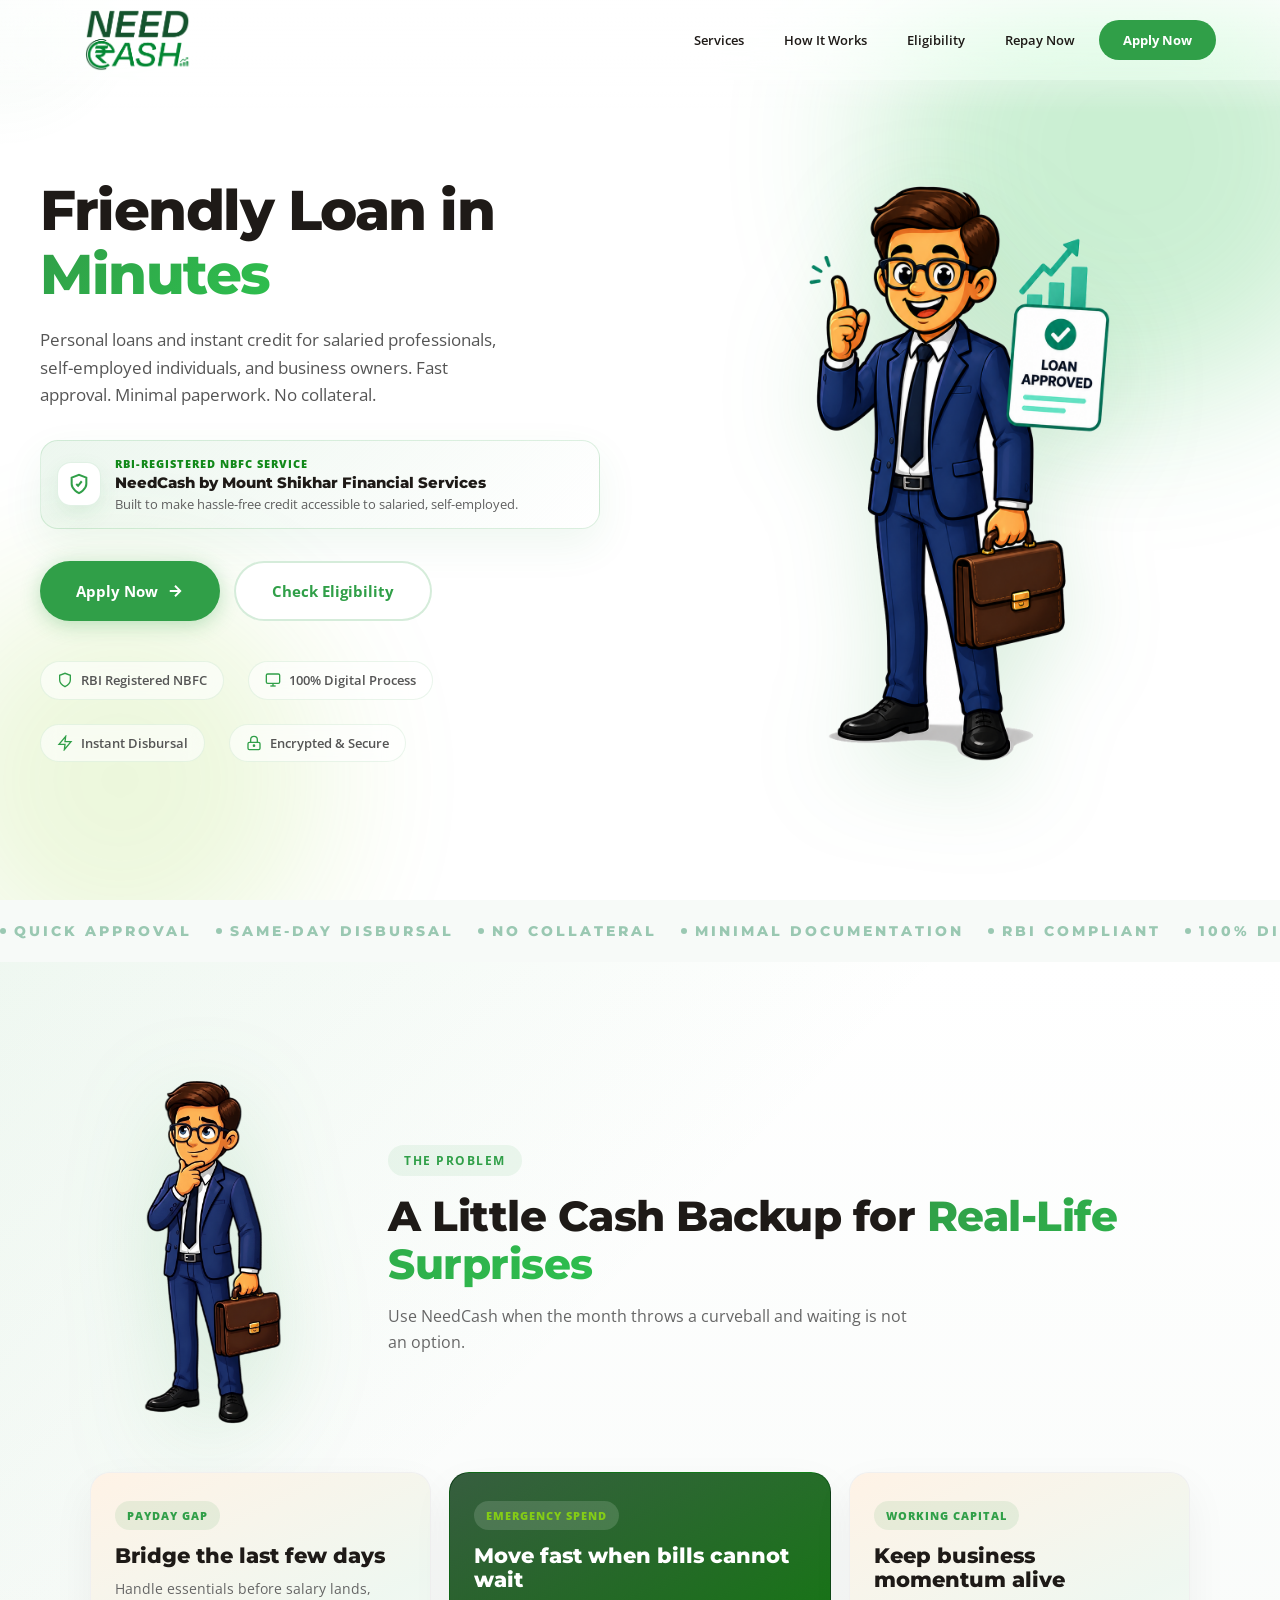
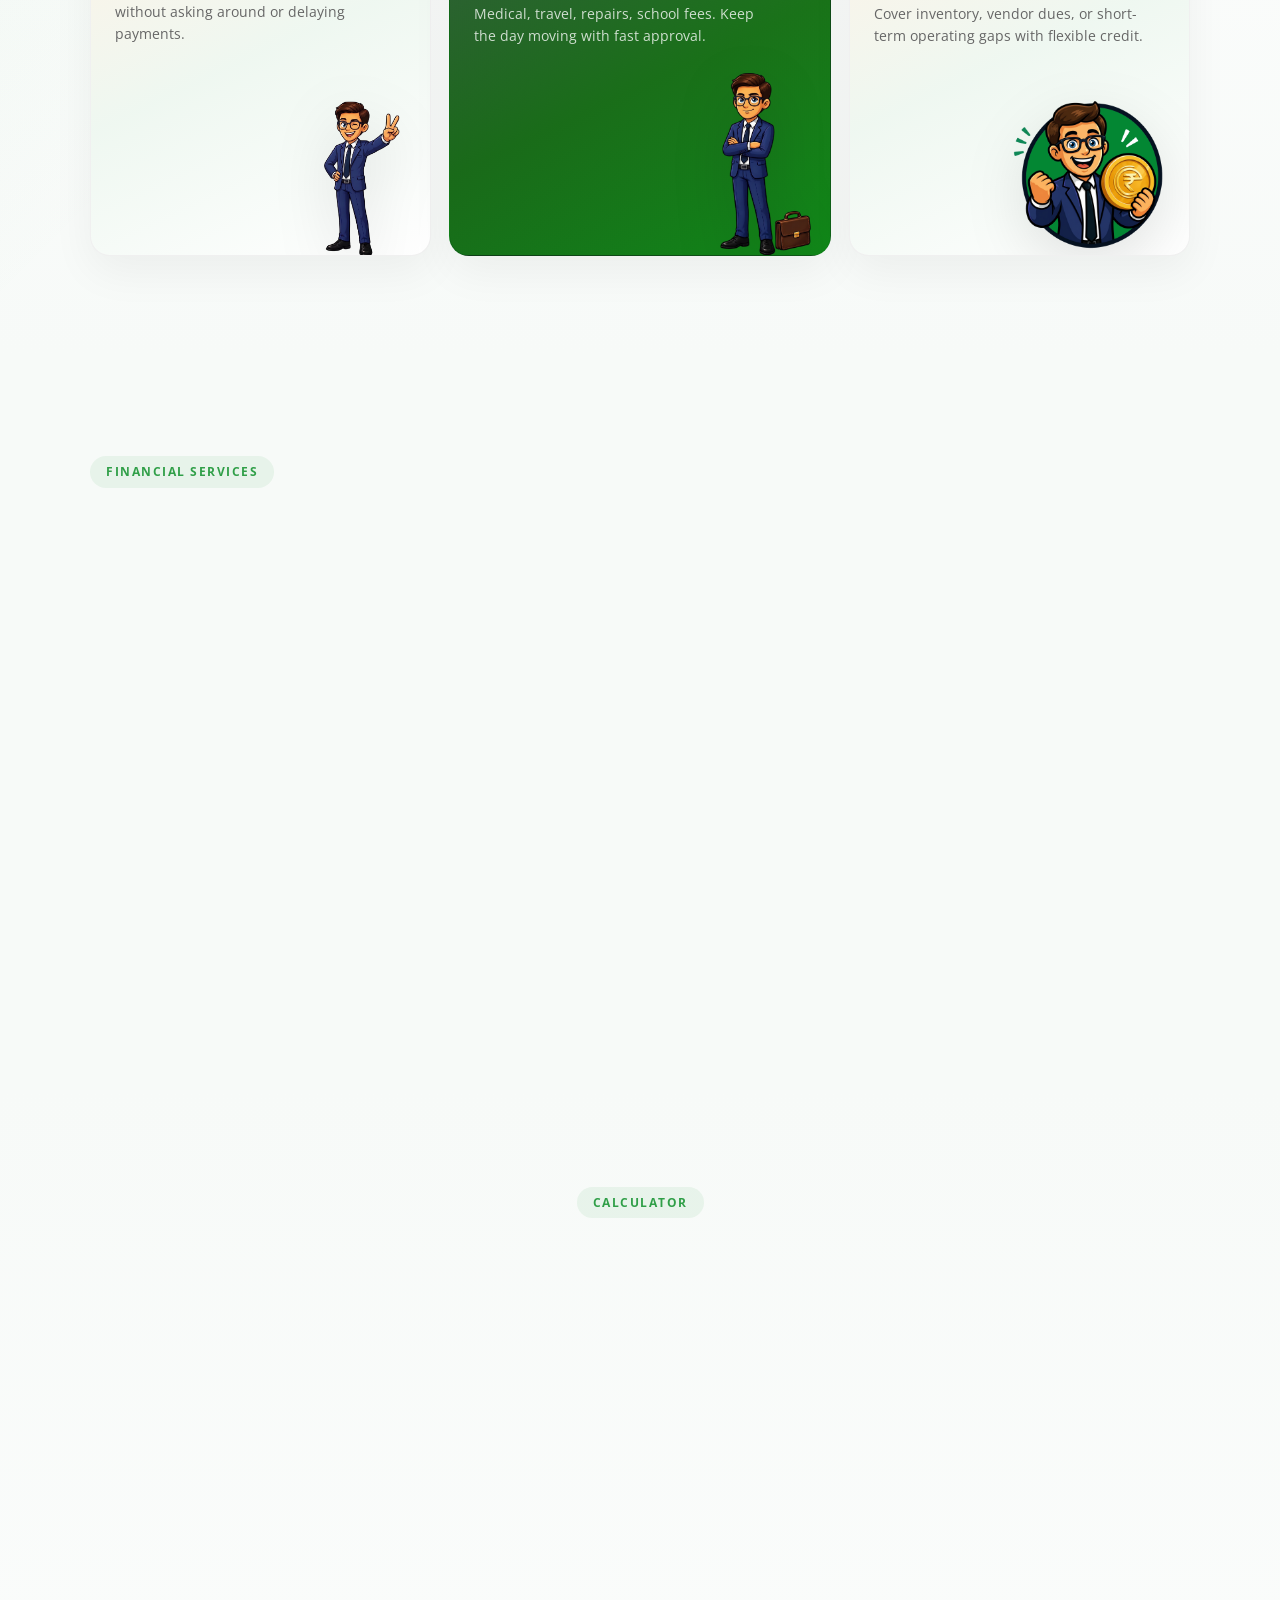
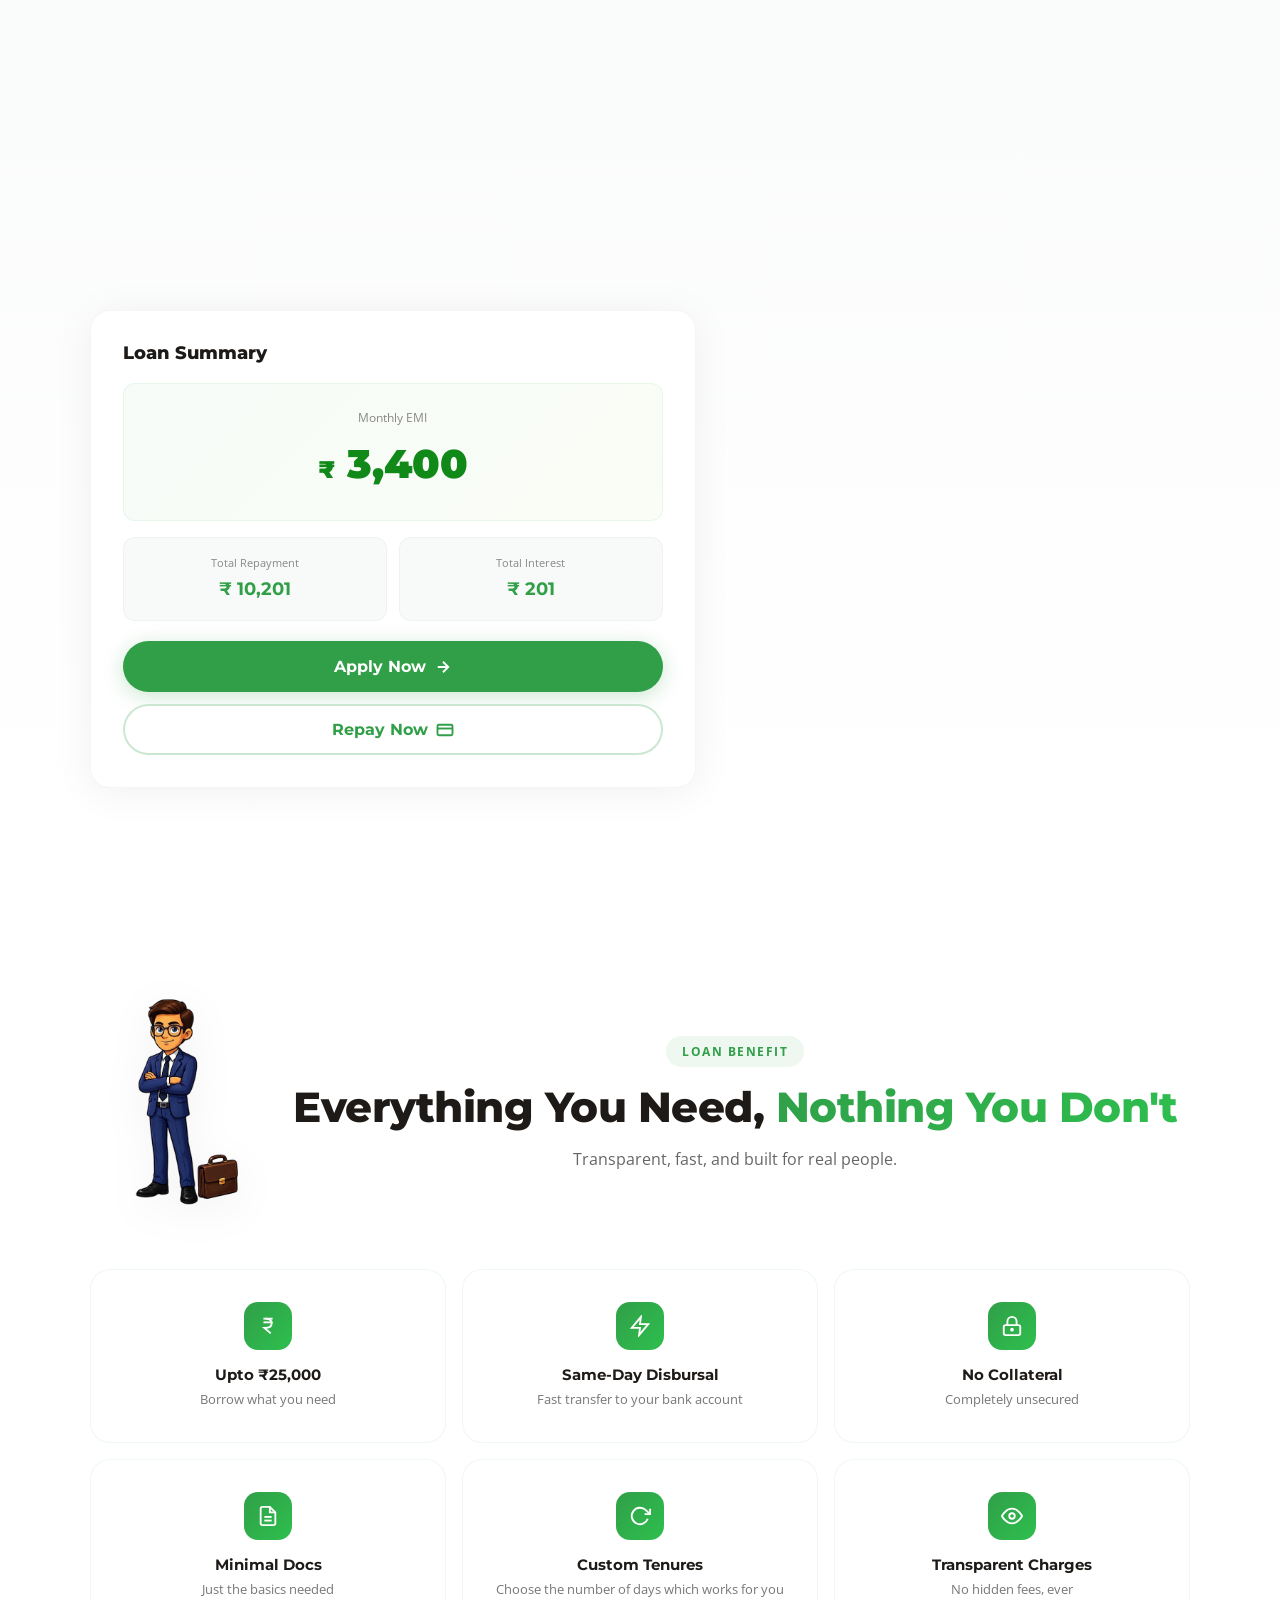
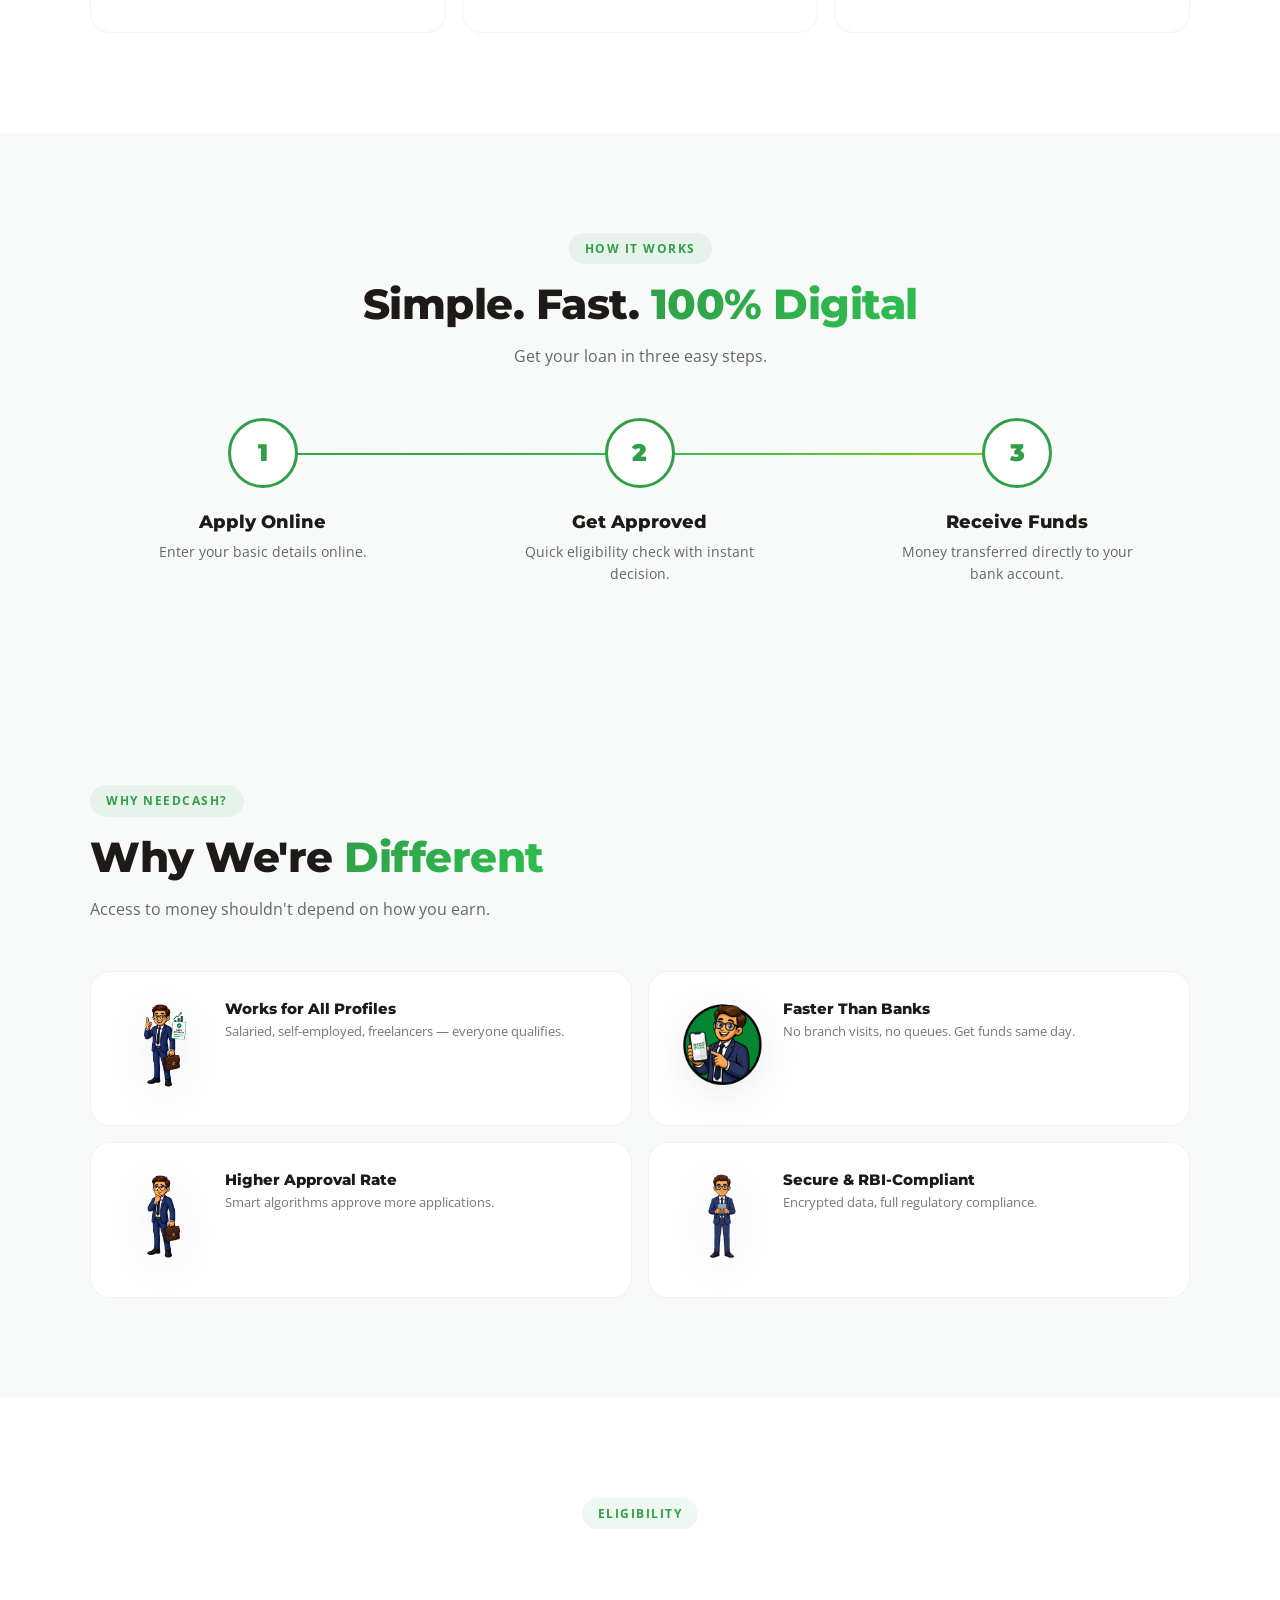
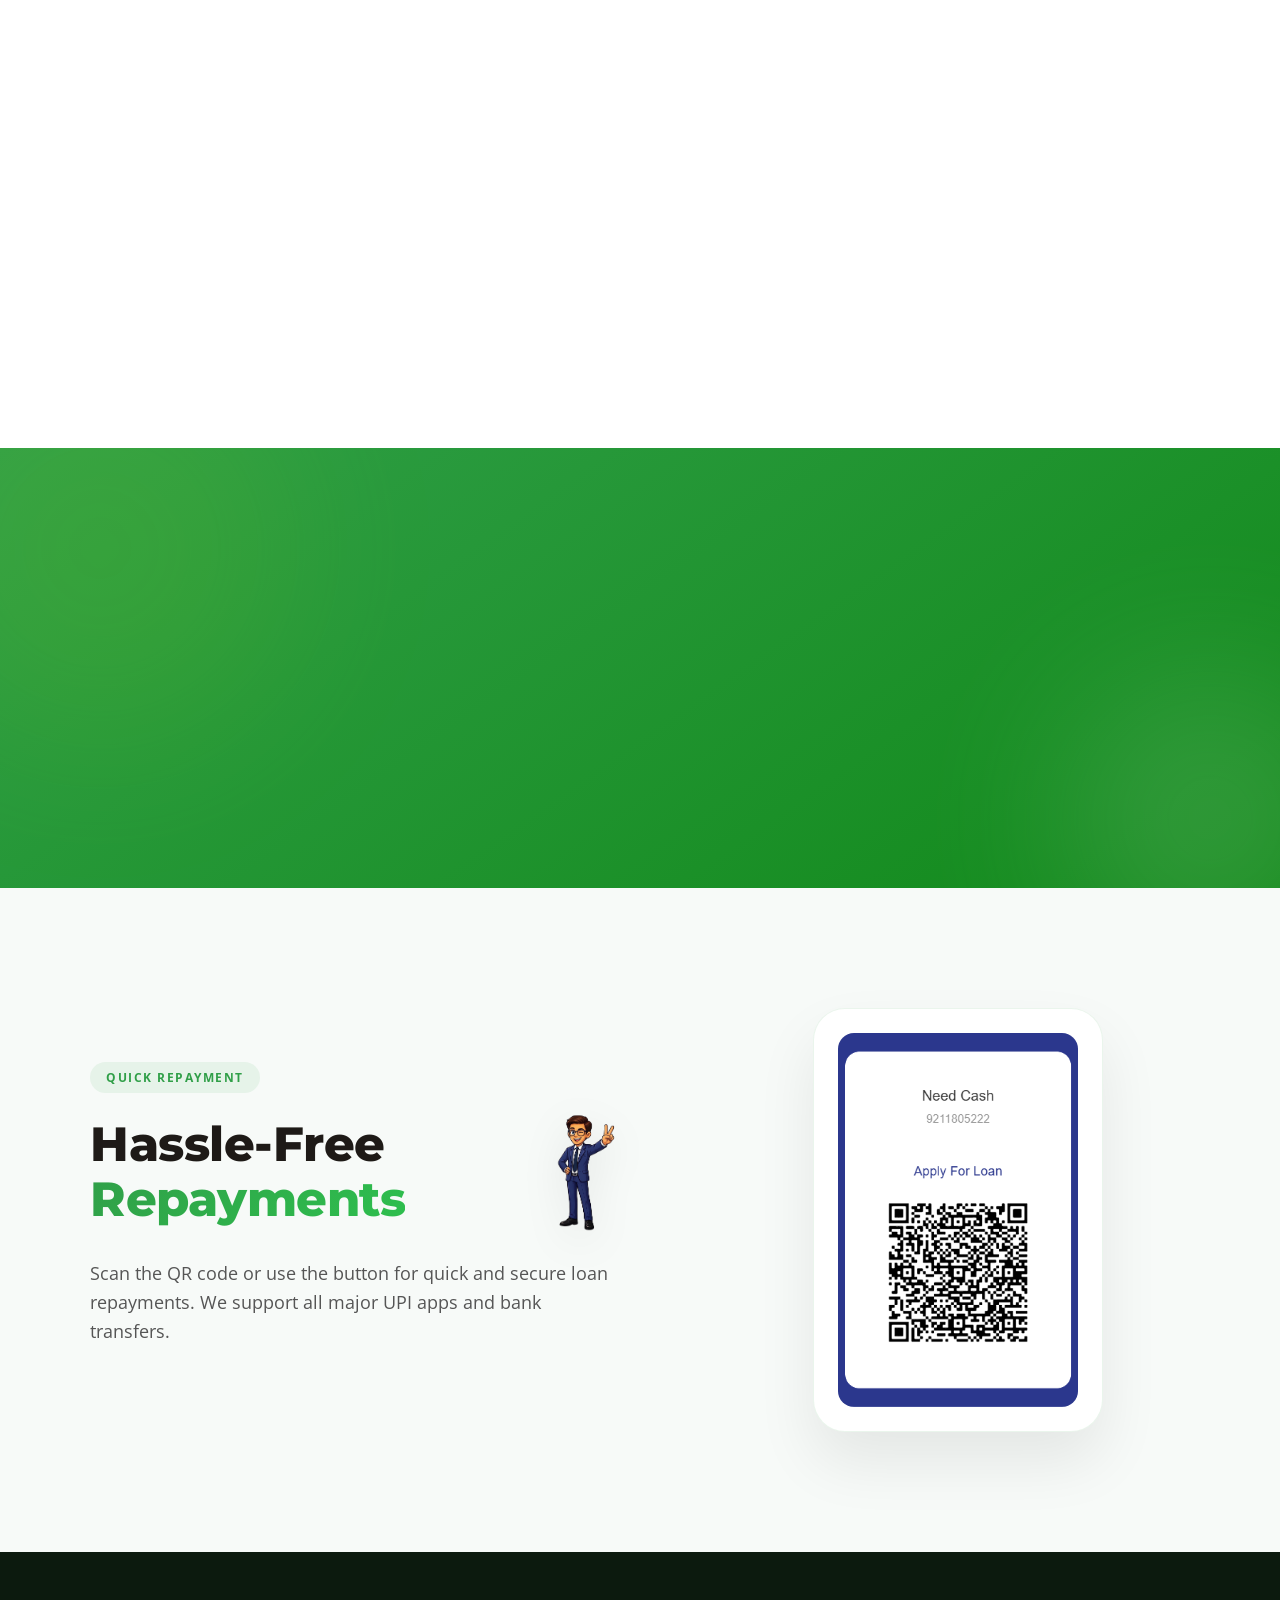
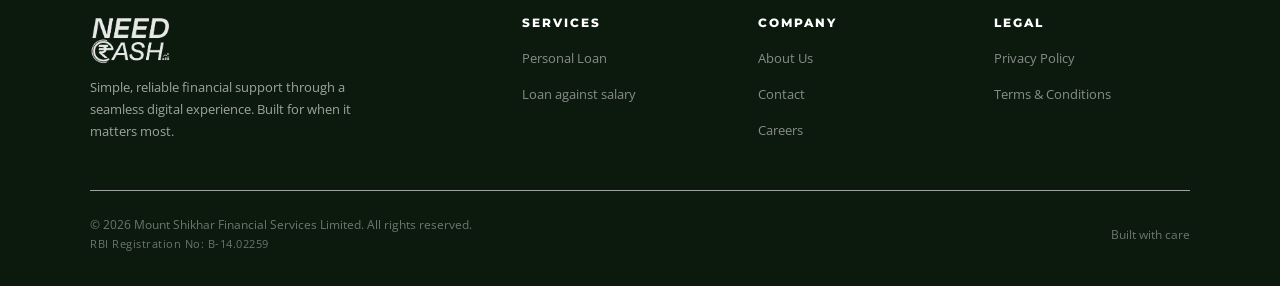
==== index.html @ 6d273ef7 "made repay now button in nav" ====
<!DOCTYPE html>
<html lang="en">

<head>
  <meta charset="UTF-8">
  <meta name="viewport" content="width=device-width, initial-scale=1.0">
  <title>Need Cash — Instant Loans for Everyone</title>
  <meta name="description"
    content="NeedCash offers fast, digital personal loans and instant credit for salaried professionals, self-employed individuals, and freelancers.">
  <meta name="keywords"
    content="NeedCash, instant loan, personal loan, digital loan, salary loan, self-employed loan, NBFC loan">
  <meta name="author" content="Mount Shikhar Financial Services Limited">
  <meta name="robots" content="index, follow">
  <meta name="theme-color" content="#309f48">
  <meta name="application-name" content="NeedCash">
  <meta property="og:type" content="website">
  <meta property="og:title" content="Need Cash — Instant Loans for Everyone">
  <meta property="og:description"
    content="Fast approval, minimal paperwork, and hassle-free credit for salaried and self-employed users.">
  <meta property="og:image" content="assets/Need%20Cash%20Logo%20WHite_.png">
  <meta property="og:site_name" content="NeedCash">
  <meta name="twitter:card" content="summary_large_image">
  <meta name="twitter:title" content="Need Cash — Instant Loans for Everyone">
  <meta name="twitter:description"
    content="Fast digital personal loans and instant credit built for real-life cash needs.">
  <meta name="twitter:image" content="assets/Need%20Cash%20Logo%20WHite_.png">
  <link rel="icon" type="image/png" href="assets/Need%20Cash%20Logo%20WHite_.png">
  <link rel="apple-touch-icon" href="assets/Need%20Cash%20Logo%20WHite_.png">
  <link
    href="https://fonts.googleapis.com/css2?family=Montserrat:wght@500;600;700;800;900&family=Open+Sans:wght@400;500;600;700&display=swap"
    rel="stylesheet">
  <link rel="stylesheet" href="css/styles.css">
</head>

<body>

  <!-- CURSOR GLOW -->
  <div class="cursor-glow" id="cursorGlow"></div>

  <!-- NAV -->
  <nav id="navbar">
    <div class="nav-logo">
      <img src="assets/Need Cash Logo File.png" alt="Need Cash Logo">
    </div>
    <div class="nav-links">
      <a href="#services">Services</a>
      <a href="#how-it-works">How It Works</a>
      <a href="#eligibility">Eligibility</a>
      <a href="#repay">Repay Now</a>
      <a href="https://needcash.roopya.money/customer/personal_loan/31fad453ab90e0a89a24fa5a37dcfbb598eeed90bef21fc72efa595c70f8d1ec/8666fa8950b537087a086c2c11e4c56eccdf26727af4d01415cc27cf02b1e642"
        class="nav-cta" target="_blank" rel="noopener">Apply Now</a>
    </div>
    <button class="mobile-menu-btn" onclick="document.getElementById('mobileNav').classList.add('open')">
      <svg viewBox="0 0 24 24" fill="none" stroke="currentColor" stroke-width="2">
        <line x1="4" y1="7" x2="20" y2="7" />
        <line x1="4" y1="12" x2="20" y2="12" />
        <line x1="4" y1="17" x2="20" y2="17" />
      </svg>
    </button>
  </nav>

  <!-- MOBILE NAV -->
  <div class="mobile-nav" id="mobileNav" onclick="if(event.target===this)this.classList.remove('open')">
    <div class="mobile-nav-inner">
      <button class="mobile-close" onclick="document.getElementById('mobileNav').classList.remove('open')">✕</button>
      <a href="#services" onclick="document.getElementById('mobileNav').classList.remove('open')">Services</a>
      <a href="#how-it-works" onclick="document.getElementById('mobileNav').classList.remove('open')">How It Works</a>
      <a href="#eligibility" onclick="document.getElementById('mobileNav').classList.remove('open')">Eligibility</a>
      <a href="#repay" onclick="document.getElementById('mobileNav').classList.remove('open')">Repay Now</a>
      <a href="https://needcash.roopya.money/customer/personal_loan/31fad453ab90e0a89a24fa5a37dcfbb598eeed90bef21fc72efa595c70f8d1ec/8666fa8950b537087a086c2c11e4c56eccdf26727af4d01415cc27cf02b1e642"
        class="nav-cta" target="_blank" rel="noopener">Apply Now</a>
    </div>
  </div>

  <!-- HERO -->
  <section class="hero">
    <div class="blob blob-1"></div>
    <div class="blob blob-2"></div>
    <div class="hero-inner">
      <div class="reveal">
        <h1>Friendly Loan in <span class="highlight">Minutes</span></h1>
        <p>Personal loans and instant credit for salaried professionals, self-employed individuals, and business owners.
          Fast approval. Minimal paperwork. No collateral.</p>
        <div class="hero-legal-box">
          <div class="hero-legal-icon">
            <svg viewBox="0 0 24 24" fill="none" stroke="currentColor" stroke-width="2.2">
              <path d="M12 22s8-4 8-10V5l-8-3-8 3v7c0 6 8 10 8 10z" />
              <path d="M9 12l2 2 4-5" />
            </svg>
          </div>
          <div>
            <span>RBI-Registered NBFC Service</span>
            <strong>NeedCash by Mount Shikhar Financial Services</strong>
            <small>Built to make hassle-free credit accessible to salaried, self-employed.</small>
          </div>
        </div>
        <div class="hero-btns">
          <a href="https://needcash.roopya.money/customer/personal_loan/31fad453ab90e0a89a24fa5a37dcfbb598eeed90bef21fc72efa595c70f8d1ec/8666fa8950b537087a086c2c11e4c56eccdf26727af4d01415cc27cf02b1e642"
            class="btn-primary" target="_blank" rel="noopener">
            Apply Now
            <svg width="18" height="18" viewBox="0 0 24 24" fill="none" stroke="currentColor" stroke-width="2.5">
              <path d="M5 12h14M12 5l7 7-7 7" />
            </svg>
          </a>
          <a href="#eligibility" class="btn-secondary">Check Eligibility</a>
        </div>
        <div class="trust-strip">
          <div class="trust-item">
            <svg viewBox="0 0 24 24" fill="none" stroke="currentColor" stroke-width="2">
              <path d="M12 22s8-4 8-10V5l-8-3-8 3v7c0 6 8 10 8 10z" />
            </svg>
            RBI Registered NBFC
          </div>
          <div class="trust-item">
            <svg viewBox="0 0 24 24" fill="none" stroke="currentColor" stroke-width="2">
              <rect x="2" y="3" width="20" height="14" rx="2" />
              <line x1="8" y1="21" x2="16" y2="21" />
              <line x1="12" y1="17" x2="12" y2="21" />
            </svg>
            100% Digital Process
          </div>
          <div class="trust-item">
            <svg viewBox="0 0 24 24" fill="none" stroke="currentColor" stroke-width="2">
              <polygon points="13 2 3 14 12 14 11 22 21 10 12 10 13 2" />
            </svg>
            Instant Disbursal
          </div>
          <div class="trust-item">
            <svg viewBox="0 0 24 24" fill="none" stroke="currentColor" stroke-width="2">
              <rect x="3" y="11" width="18" height="11" rx="2" />
              <path d="M7 11V7a5 5 0 0110 0v4" />
              <circle cx="12" cy="16" r="1" />
            </svg>
            Encrypted & Secure
          </div>
        </div>
      </div>
      <!-- MASCOT — Hero -->
      <div class="reveal reveal-delay-2">
        <div class="mascot-hero">
          <img src="assets/mascot.png" alt="Need Cash Mascot — Mr. Neeco">
        </div>
      </div>
    </div>
  </section>

  <!-- TRUST MARQUEE -->
  <div class="marquee-section">
    <div class="marquee-track">
      <div class="marquee-item"><span class="marquee-dot"></span>Quick Approval</div>
      <div class="marquee-item"><span class="marquee-dot"></span>Same-Day Disbursal</div>
      <div class="marquee-item"><span class="marquee-dot"></span>No Collateral</div>
      <div class="marquee-item"><span class="marquee-dot"></span>Minimal Documentation</div>
      <div class="marquee-item"><span class="marquee-dot"></span>RBI Compliant</div>
      <div class="marquee-item"><span class="marquee-dot"></span>100% Digital</div>
      <div class="marquee-item"><span class="marquee-dot"></span>Quick Approval</div>
      <div class="marquee-item"><span class="marquee-dot"></span>Same-Day Disbursal</div>
      <div class="marquee-item"><span class="marquee-dot"></span>No Collateral</div>
      <div class="marquee-item"><span class="marquee-dot"></span>Minimal Documentation</div>
      <div class="marquee-item"><span class="marquee-dot"></span>RBI Compliant</div>
      <div class="marquee-item"><span class="marquee-dot"></span>100% Digital</div>
    </div>
  </div>


  <!-- MONEY MOMENTS -->
  <section class="moments-section">
    <div class="section-inner">
      <div class="moments-header">
        <div class="moments-hero-mascot reveal reveal-delay-1">
          <img src="assets/5.png" alt="Need Cash mascot">
        </div>
        <div>
          <div class="section-tag">The Problem</div>
          <h2 class="section-title reveal">A Little Cash Backup for <span class="highlight">Real-Life Surprises</span>
          </h2>
          <p class="section-sub reveal">Use NeedCash when the month throws a curveball and waiting is not an option.</p>
        </div>
      </div>

      <div class="moments-grid">
        <article class="moment-card reveal">
          <div>
            <span class="moment-tag">Payday Gap</span>
            <h3>Bridge the last few days</h3>
            <p>Handle essentials before salary lands, without asking around or delaying payments.</p>
          </div>
          <img src="assets/3.png" alt="Mascot holding cash">
        </article>
        <article class="moment-card moment-card-dark reveal reveal-delay-1">
          <div>
            <span class="moment-tag">Emergency Spend</span>
            <h3>Move fast when bills cannot wait</h3>
            <p>Medical, travel, repairs, school fees. Keep the day moving with fast approval.</p>
          </div>
          <img src="assets/4.png" alt="Mascot with money bag">
        </article>
        <article class="moment-card reveal reveal-delay-2">
          <div>
            <span class="moment-tag">Working Capital</span>
            <h3>Keep business momentum alive</h3>
            <p>Cover inventory, vendor dues, or short-term operating gaps with flexible credit.</p>
          </div>
          <img src="assets/6.png" alt="Mascot for business cash needs">
        </article>
      </div>
    </div>
  </section>

  <!-- FINANCIAL SERVICES -->
  <section id="services" class="bg-green">
    <div class="section-inner">
      <div class="section-tag">Financial Services</div>
      <div style="display:flex; align-items:center; justify-content:space-between; gap:40px; flex-wrap:wrap;">
        <div style="flex:1;">
          <h2 class="section-title reveal">Loans Designed for <span class="highlight">Every Earner</span></h2>
          <p class="section-sub reveal">No matter how you earn, access fast and reliable loans tailored to your needs.
          </p>
        </div>
        <div class="reveal" style="max-width:180px; position:relative; z-index:2;">
          <img src="assets/6.png" alt="Mascot Illustration"
            style="width:100%; height:auto; mix-blend-mode: multiply; filter: drop-shadow(0 10px 20px rgba(0,0,0,0.05)); animation: mascotFloat 4s ease-in-out infinite;">
        </div>
      </div>
      <div class="service-cards">
        <div class="service-card reveal">
          <div class="service-icon">
            <svg viewBox="0 0 24 24" fill="none" stroke="currentColor" stroke-width="2">
              <path d="M20 21v-2a4 4 0 00-4-4H8a4 4 0 00-4 4v2" />
              <circle cx="12" cy="7" r="4" />
            </svg>
          </div>
          <h3>For Salaried</h3>
          <p>Quick funds when your paycheck is far away</p>
          <ul class="service-features">
            <li><svg viewBox="0 0 24 24" fill="none" stroke="currentColor" stroke-width="2.5">
                <polyline points="20 6 9 17 4 12" />
              </svg>Loans against salary credits</li>
            <li><svg viewBox="0 0 24 24" fill="none" stroke="currentColor" stroke-width="2.5">
                <polyline points="20 6 9 17 4 12" />
              </svg>Short-term personal loans</li>
          </ul>
        </div>
        <div class="service-card reveal reveal-delay-1" style="border-color: rgba(48,159,72,0.2);">
          <div class="service-icon"
            style="background: linear-gradient(135deg, var(--green-primary), var(--green-cta));">
            <svg viewBox="0 0 24 24" fill="none" stroke="white" stroke-width="2">
              <path d="M12 2L2 7l10 5 10-5-10-5z" />
              <path d="M2 17l10 5 10-5" />
              <path d="M2 12l10 5 10-5" />
            </svg>
          </div>
          <h3>For Self-Employed</h3>
          <p>Flexible funding for freelancers &amp; professionals.</p>
          <ul class="service-features">
            <li><svg viewBox="0 0 24 24" fill="none" stroke="currentColor" stroke-width="2.5">
                <polyline points="20 6 9 17 4 12" />
              </svg>Profile-based approvals</li>
          </ul>
        </div>
        <div class="service-card reveal reveal-delay-2">
          <div class="service-icon">
            <svg xmlns="http://www.w3.org/2000/svg" shape-rendering="geometricPrecision"
              text-rendering="geometricPrecision" image-rendering="optimizeQuality" fill-rule="evenodd"
              clip-rule="evenodd" viewBox="0 0 512 438.676" fill="#16a34a">
              <path
                d="M357.718 60.352C401.925-6 480.018 100.9 512 0c-16.538 11.357-28.527 18.42-43.737 22.11-38.701 9.391-105.939-26.421-110.87 38.242h-23.53a5.807 5.807 0 00-5.802 5.582l-21.907 279.199H273.28a7.67 7.67 0 00-.806.043V235.107h-.013a7.496 7.496 0 00-4.767-6.98L10.711 126.848A7.51 7.51 0 000 133.64v297.528a7.508 7.508 0 007.509 7.508H458.087a7.508 7.508 0 007.509-7.508v-59.076c0-7.414-3.033-14.16-7.917-19.044-4.882-4.882-11.623-7.915-19.042-7.915h-17.942l-27.956-279.54a5.789 5.789 0 00-5.761-5.223v-.018h-29.26zm-39.577 218.716l-3.434 44.313h96.685l-4.377-44.313h-88.874zm15.722-210.645l-3.433 52.061h60.925l-4.377-52.061h-53.115zm-7.861 109.196l-3.433 44.313h78.805l-4.377-44.313h-70.995zM273.28 352.641h165.357c10.698 0 19.45 8.767 19.45 19.451v59.076H273.28v-78.527zm46.399 33.032h27.462c1.714 0 3.273.702 4.401 1.829a6.238 6.238 0 011.829 4.403 6.212 6.212 0 01-1.829 4.401 6.214 6.214 0 01-4.401 1.829h-27.462a6.212 6.212 0 01-4.401-1.829 6.213 6.213 0 01-1.83-4.401c0-1.71.702-3.268 1.83-4.398a6.2 6.2 0 014.401-1.834zm64.548 0h27.461c1.714 0 3.275.702 4.402 1.829a6.242 6.242 0 011.829 4.403 6.216 6.216 0 01-1.829 4.401 6.213 6.213 0 01-4.402 1.829h-27.461a6.212 6.212 0 01-4.401-1.829 6.213 6.213 0 01-1.83-4.401c0-1.71.702-3.268 1.83-4.398a6.2 6.2 0 014.401-1.834zM224.501 257.345l-65.907-22.486v62.492h65.907v-40.006zm-108.118-36.888L50.476 197.97v99.381h65.907v-76.894zm83.888 144.691v66.02h64.695V235.107L7.509 133.64v297.528h67.197v-66.02c0-3.615 1.474-6.899 3.849-9.274a7.59 7.59 0 01.617-.552 13.032 13.032 0 018.657-3.297h99.319c3.616 0 6.899 1.478 9.271 3.85a13.09 13.09 0 013.852 9.273zm-59.028 66.02v-71.634h45.905c3.089 0 5.615 2.535 5.615 5.614v66.02h-51.52zm-59.028 0v-66.02c0-3.089 2.525-5.614 5.614-5.614h45.906v71.634h-51.52z" />
            </svg>
          </div>
          <h3>For Business Owners</h3>
          <p>Keep your business moving with working capital.</p>
          <ul class="service-features">
            <li><svg viewBox="0 0 24 24" fill="none" stroke="currentColor" stroke-width="2.5">
                <polyline points="20 6 9 17 4 12" />
              </svg>Quick working capital</li>
            <li><svg viewBox="0 0 24 24" fill="none" stroke="currentColor" stroke-width="2.5">
                <polyline points="20 6 9 17 4 12" />
              </svg>Short-term small business loans</li>
          </ul>
        </div>
      </div>
    </div>
  </section>

  <!-- CALCULATOR -->
  <section id="cashtoyou" class="calc-section">
    <div class="section-inner">
      <div style="text-align:center;">
        <div class="section-tag" style="display:inline-flex;">Calculator</div>
      </div>
      <h2 class="section-title reveal" style="text-align:center;">Personal Loan <span
          class="highlight">Calculator</span></h2>
      <p class="section-sub center reveal">Calculate your loan amount, term, and interest rate to see your estimated
        monthly payment.</p>
      <div class="calc-layout">
        <div>
          <div class="calc-card reveal">
            <h3>
              <svg viewBox="0 0 24 24" fill="none" stroke="currentColor" stroke-width="2">
                <rect x="4" y="2" width="16" height="20" rx="2" />
                <line x1="8" y1="6" x2="16" y2="6" />
                <line x1="8" y1="10" x2="10" y2="10" />
                <line x1="14" y1="10" x2="16" y2="10" />
                <line x1="8" y1="14" x2="10" y2="14" />
                <line x1="14" y1="14" x2="16" y2="14" />
                <line x1="8" y1="18" x2="16" y2="18" />
              </svg>
              Loan Calculator
            </h3>
            <div class="slider-group">
              <div class="slider-label"><span>Loan Amount</span><strong id="loanAmtLabel">₹10,000</strong></div>
              <input type="range" id="loanAmt" min="5000" max="25000" step="1000" value="10000">
              <div class="slider-range"><span>₹5,000</span><span>₹25,000</span></div>
            </div>
            <div class="slider-group">
              <div class="slider-label"><span>Loan Term</span><strong id="loanTermLabel">3 months</strong></div>
              <input type="range" id="loanTerm" min="3" max="36" step="1" value="3">
              <div class="slider-range"><span>3 Months</span><span>36 Months</span></div>
            </div>
            <div class="slider-group">
              <div class="slider-label"><span>Interest Rate</span><strong id="loanRateLabel">12% (per annum)</strong>
              </div>
              <input type="range" id="loanRate" min="12" max="36" step="0.5" value="12">
              <div class="slider-range"><span>12% (per annum)</span><span>36% (per annum)</span></div>
            </div>
          </div>
          <div class="summary-card reveal reveal-delay-1">
            <h3>Loan Summary</h3>
            <div class="emi-display">
              <small>Monthly EMI</small>
              <div class="emi-value"><span class="rupee">₹</span> <span id="emiValue">3,400</span></div>
            </div>
            <div class="summary-row">
              <div class="summary-box"><small>Total Repayment</small><strong id="totalRepay">₹ 10,201</strong></div>
              <div class="summary-box"><small>Total Interest</small><strong id="totalInterest">₹ 201</strong></div>
            </div>
            <button class="apply-btn-full"
              onclick="window.open('https://needcash.roopya.money/customer/personal_loan/31fad453ab90e0a89a24fa5a37dcfbb598eeed90bef21fc72efa595c70f8d1ec/8666fa8950b537087a086c2c11e4c56eccdf26727af4d01415cc27cf02b1e642','_blank')">
              Apply Now
              <svg viewBox="0 0 24 24" fill="none" stroke="currentColor" stroke-width="2.5">
                <path d="M5 12h14M12 5l7 7-7 7" />
              </svg>
            </button>
            <button class="repay-btn-full"
              onclick="document.getElementById('repay').scrollIntoView({ behavior: 'smooth' })">
              Repay Now
              <svg viewBox="0 0 24 24" fill="none" stroke="currentColor" stroke-width="2.5">
                <rect x="2" y="5" width="20" height="14" rx="2" />
                <line x1="2" y1="10" x2="22" y2="10" />
              </svg>
            </button>
          </div>
        </div>
        <div class="benefits-sidebar">
          <div class="benefits-card reveal reveal-delay-2">
            <h4>Needcash Loan Benefits</h4>
            <ul class="benefits-list">
              <li>
                <div class="benefit-check"><svg viewBox="0 0 24 24" fill="none" stroke="currentColor" stroke-width="3">
                    <polyline points="20 6 9 17 4 12" />
                  </svg></div>Quick approval process
              </li>
              <li>
                <div class="benefit-check"><svg viewBox="0 0 24 24" fill="none" stroke="currentColor" stroke-width="3">
                    <polyline points="20 6 9 17 4 12" />
                  </svg></div>Same-day disbursal
              </li>
              <li>
                <div class="benefit-check"><svg viewBox="0 0 24 24" fill="none" stroke="currentColor" stroke-width="3">
                    <polyline points="20 6 9 17 4 12" />
                  </svg></div>Minimal documentation
              </li>
              <li>
                <div class="benefit-check"><svg viewBox="0 0 24 24" fill="none" stroke="currentColor" stroke-width="3">
                    <polyline points="20 6 9 17 4 12" />
                  </svg></div>Easy repayment options
              </li>
              <li>
                <div class="benefit-check"><svg viewBox="0 0 24 24" fill="none" stroke="currentColor" stroke-width="3">
                    <polyline points="20 6 9 17 4 12" />
                  </svg></div>No hidden charges
              </li>
            </ul>
          </div>
          <div class="benefits-card help-card reveal reveal-delay-3">
            <div>
              <h4>Need Help?</h4>
              <p>Our financial experts are ready to assist you with your loan application.</p>
              <a href="#" class="help-link">
                Contact Support
                <svg viewBox="0 0 24 24" fill="none" stroke="currentColor" stroke-width="2.5">
                  <path d="M5 12h14M12 5l7 7-7 7" />
                </svg>
              </a>
            </div>
          </div>
        </div>
      </div>
    </div>
  </section>

  <!-- LOAN BENEFIT -->
  <section>
    <div class="section-inner">
      <div
        style="display:flex; align-items:center; justify-content:center; gap:40px; flex-wrap:wrap; margin-bottom:48px;">
        <div class="reveal" style="max-width:150px; position:relative; z-index:2;">
          <img src="assets/4.png" alt="Mascot Benefit"
            style="width:100%; height:auto; mix-blend-mode: multiply; filter: drop-shadow(0 10px 20px rgba(0,0,0,0.05)); animation: mascotFloat 4s ease-in-out infinite;">
        </div>
        <div style="text-align:center;">
          <div class="section-tag" style="display:inline-flex;">Loan Benefit</div>
          <h2 class="section-title reveal">Everything You Need, <span class="highlight">Nothing You Don't</span></h2>
          <p class="section-sub center reveal" style="margin-bottom:0;">Transparent, fast, and built for real people.
          </p>
        </div>
      </div>
      <div class="features-grid">
        <div class="feature-item reveal">
          <div class="feature-icon"><svg viewBox="0 0 24 24" fill="none" stroke="currentColor" stroke-width="2">
              <path d="M7 4h10" />
              <path d="M7 8h10" />
              <path d="M9 4c4.5 0 7 1.6 7 5s-2.5 5-7 5h-1l7 6" />
            </svg></div>
          <h4>Upto ₹25,000</h4>
          <p>Borrow what you need</p>
        </div>
        <div class="feature-item reveal reveal-delay-1">
          <div class="feature-icon"><svg viewBox="0 0 24 24" fill="none" stroke="currentColor" stroke-width="2">
              <polygon points="13 2 3 14 12 14 11 22 21 10 12 10 13 2" />
            </svg></div>
          <h4>Same-Day Disbursal</h4>
          <p>Fast transfer to your bank account</p>
        </div>
        <div class="feature-item reveal reveal-delay-2">
          <div class="feature-icon"><svg viewBox="0 0 24 24" fill="none" stroke="currentColor" stroke-width="2">
              <rect x="3" y="11" width="18" height="11" rx="2" />
              <path d="M7 11V7a5 5 0 0110 0v4" />
              <circle cx="12" cy="16" r="1" />
            </svg></div>
          <h4>No Collateral</h4>
          <p>Completely unsecured</p>
        </div>
        <div class="feature-item reveal">
          <div class="feature-icon"><svg viewBox="0 0 24 24" fill="none" stroke="currentColor" stroke-width="2">
              <path d="M14 2H6a2 2 0 00-2 2v16a2 2 0 002 2h12a2 2 0 002-2V8z" />
              <polyline points="14 2 14 8 20 8" />
              <line x1="16" y1="13" x2="8" y2="13" />
              <line x1="16" y1="17" x2="8" y2="17" />
            </svg></div>
          <h4>Minimal Docs</h4>
          <p>Just the basics needed</p>
        </div>
        <div class="feature-item reveal reveal-delay-1">
          <div class="feature-icon"><svg viewBox="0 0 24 24" fill="none" stroke="currentColor" stroke-width="2">
              <polyline points="23 4 23 10 17 10" />
              <path d="M20.49 15a9 9 0 11-2.12-9.36L23 10" />
            </svg></div>
          <h4>Custom Tenures</h4>
          <p>Choose the number of days which works for you</p>
        </div>
        <div class="feature-item reveal reveal-delay-2">
          <div class="feature-icon"><svg viewBox="0 0 24 24" fill="none" stroke="currentColor" stroke-width="2">
              <path d="M1 12s4-8 11-8 11 8 11 8-4 8-11 8-11-8-11-8z" />
              <circle cx="12" cy="12" r="3" />
            </svg></div>
          <h4>Transparent Charges</h4>
          <p>No hidden fees, ever</p>
        </div>
      </div>
    </div>
  </section>

  <!-- HOW IT WORKS -->
  <section id="how-it-works" class="bg-green">
    <div class="section-inner">
      <div style="text-align:center;">
        <div class="section-tag" style="display:inline-flex;">How It Works</div>
      </div>
      <h2 class="section-title reveal" style="text-align:center;">Simple. Fast. <span class="highlight">100%
          Digital</span></h2>
      <p class="section-sub center reveal">Get your loan in three easy steps.</p>
      <div class="steps-container" style="position:relative;">
        <div class="steps-line"></div>
        <div class="steps">
          <div class="step reveal">
            <div class="step-num">1</div>
            <h3>Apply Online</h3>
            <p>Enter your basic details online.</p>
          </div>
          <div class="step reveal reveal-delay-1">
            <div class="step-num">2</div>
            <h3>Get Approved</h3>
            <p>Quick eligibility check with instant decision.</p>
          </div>
          <div class="step reveal reveal-delay-2">
            <div class="step-num">3</div>
            <h3>Receive Funds</h3>
            <p>Money transferred directly to your bank account.</p>
          </div>
        </div>
      </div>
    </div>
  </section>

  <!-- WHY NeedCash? -->
  <section class="bg-green">
    <div class="section-inner">
      <div class="section-tag">Why NeedCash?</div>
      <h2 class="section-title reveal">Why We're <span class="highlight">Different</span></h2>
      <p class="section-sub reveal">Access to money shouldn't depend on how you earn.</p>
      <div class="why-grid" style="position:relative; z-index:2;">
        <div class="why-item reveal">
          <div class="why-mascot">
            <img src="assets/2.png" alt="Mascot"
              style="width: 90px; height: 90px; object-fit: contain; mix-blend-mode: multiply; filter: drop-shadow(0 10px 20px rgba(0,0,0,0.08)); animation: mascotFloat 4s ease-in-out infinite;">
          </div>
          <div>
            <h4>Works for All Profiles</h4>
            <p>Salaried, self-employed, freelancers — everyone qualifies.</p>
          </div>
        </div>
        <div class="why-item reveal reveal-delay-1">
          <div class="why-mascot">
            <img src="assets/7.png" alt="Mascot"
              style="width: 90px; height: 90px; object-fit: contain; mix-blend-mode: multiply; filter: drop-shadow(0 10px 20px rgba(0,0,0,0.08)); animation: mascotFloat 4s ease-in-out infinite; animation-delay: 0.5s;">
          </div>
          <div>
            <h4>Faster Than Banks</h4>
            <p>No branch visits, no queues. Get funds same day.</p>
          </div>
        </div>
        <div class="why-item reveal reveal-delay-2">
          <div class="why-mascot">
            <img src="assets/5.png" alt="Mascot"
              style="width: 90px; height: 90px; object-fit: contain; mix-blend-mode: multiply; filter: drop-shadow(0 10px 20px rgba(0,0,0,0.08)); animation: mascotFloat 4s ease-in-out infinite; animation-delay: 1s;">
          </div>
          <div>
            <h4>Higher Approval Rate</h4>
            <p>Smart algorithms approve more applications.</p>
          </div>
        </div>
        <div class="why-item reveal reveal-delay-3">
          <div class="why-mascot">
            <img src="assets/1.png" alt="Mascot"
              style="width: 90px; height: 90px; object-fit: contain; mix-blend-mode: multiply; filter: drop-shadow(0 10px 20px rgba(0,0,0,0.08)); animation: mascotFloat 4s ease-in-out infinite; animation-delay: 1.5s;">
          </div>
          <div>
            <h4>Secure &amp; RBI-Compliant</h4>
            <p>Encrypted data, full regulatory compliance.</p>
          </div>
        </div>
      </div>

    </div>
  </section>

  <!-- ELIGIBILITY -->
  <section id="eligibility">
    <div class="section-inner">
      <div style="text-align:center;">
        <div class="section-tag" style="display:inline-flex;">Eligibility</div>
      </div>
      <h2 class="section-title reveal" style="text-align:center;">Who Can <span class="highlight">Apply?</span></h2>
      <p class="section-sub center reveal">Simple criteria — if you earn, you qualify.</p>
      <div class="elig-grid" style="position:relative; z-index:2;">
        <div class="elig-card reveal">
          <h3>Eligible Profiles</h3>
          <ul class="elig-list">
            <li><svg viewBox="0 0 24 24" fill="none" stroke="currentColor" stroke-width="2.5">
                <polyline points="20 6 9 17 4 12" />
              </svg>Salaried Employees</li>
            <li><svg viewBox="0 0 24 24" fill="none" stroke="currentColor" stroke-width="2.5">
                <polyline points="20 6 9 17 4 12" />
              </svg>Self-Employed Professionals</li>
            <li><svg viewBox="0 0 24 24" fill="none" stroke="currentColor" stroke-width="2.5">
                <polyline points="20 6 9 17 4 12" />
              </svg>Freelancers &amp; Gig Workers</li>
            <li><svg viewBox="0 0 24 24" fill="none" stroke="currentColor" stroke-width="2.5">
                <polyline points="20 6 9 17 4 12" />
              </svg>Business Owners</li>
          </ul>
        </div>
        <div class="elig-card reveal reveal-delay-1" style="position:relative;">
          <h3>Basic Requirements</h3>
          <ul class="elig-list">
            <li><svg viewBox="0 0 24 24" fill="none" stroke="currentColor" stroke-width="2.5">
                <polyline points="20 6 9 17 4 12" />
              </svg>Age: 21–60 years</li>
            <li><svg viewBox="0 0 24 24" fill="none" stroke="currentColor" stroke-width="2.5">
                <polyline points="20 6 9 17 4 12" />
              </svg>Stable income source</li>
            <li><svg viewBox="0 0 24 24" fill="none" stroke="currentColor" stroke-width="2.5">
                <polyline points="20 6 9 17 4 12" />
              </svg>Active bank account</li>
            <li><svg viewBox="0 0 24 24" fill="none" stroke="currentColor" stroke-width="2.5">
                <polyline points="20 6 9 17 4 12" />
              </svg>PAN &amp; Aadhaar Card</li>
          </ul>
          <img class="elig-card-mascot" src="assets/8.png" alt="Mascot Req">
        </div>
      </div>
    </div>
  </section>

  <!-- FINAL CTA -->
  <section class="final-cta">
    <div class="blob blob-1"></div>
    <div class="blob blob-2"></div>
    <div class="final-cta-inner reveal">
      <h2>Need Money? Don't Overthink It.</h2>
      <p>Apply in minutes. Get funds quickly. No matter how you earn.</p>
      <div style="display:flex;align-items:center;justify-content:center;gap:24px;flex-wrap:wrap;">
        <a href="https://needcash.roopya.money/customer/personal_loan/31fad453ab90e0a89a24fa5a37dcfbb598eeed90bef21fc72efa595c70f8d1ec/8666fa8950b537087a086c2c11e4c56eccdf26727af4d01415cc27cf02b1e642"
          class="btn-white" target="_blank" rel="noopener">
          Apply Now
          <svg width="18" height="18" viewBox="0 0 24 24" fill="none" stroke="currentColor" stroke-width="2.5">
            <path d="M5 12h14M12 5l7 7-7 7" />
          </svg>
        </a>
      </div>
    </div>
  </section>

  <!-- PAY NOW SECTION -->
  <section id="repay" class="pay-now-section">
    <div class="pay-now-inner reveal">
      <div class="pay-now-layout">
        <div class="pay-now-details">
          <div class="section-tag" style="display:inline-flex;">Quick Repayment</div>
          <div class="pay-now-title-row">
            <h2 class="section-title">Hassle-Free <span class="highlight">Repayments</span></h2>
            <img src="assets/3.png" alt="Need Cash repayment mascot">
          </div>
          <p>Scan the QR code or use the button for quick and secure loan repayments. We support all major UPI apps and
            bank transfers.</p>
        </div>
        <div class="pay-now-image">
          <div class="pay-qr-container">
            <img src="assets/QR_Code.png" alt="Payment QR Code">
          </div>
        </div>
      </div>
    </div>
  </section>

  <!-- FOOTER -->
  <footer>
    <div class="footer-inner">
      <div class="footer-grid">
        <div>
          <div class="footer-logo">
            <img src="assets/Need Cash Logo WHite_.png" alt="Need Cash Logo">
          </div>
          <p style="max-width:280px;margin-top:8px;">Simple, reliable financial support through a seamless digital
            experience. Built for when it matters most.</p>
        </div>
        <div>
          <h5>Services</h5>
          <ul class="footer-links">
            <li><a href="#">Personal Loan</a></li>
            <li><a href="#">Loan against salary</a></li>
          </ul>
        </div>
        <div>
          <h5>Company</h5>
          <ul class="footer-links">
            <li><a href="#">About Us</a></li>
            <li><a href="#">Contact</a></li>
            <li><a href="#">Careers</a></li>
          </ul>
        </div>
        <div>
          <h5>Legal</h5>
          <ul class="footer-links">
            <li><a href="privacy.html">Privacy Policy</a></li>
            <li><a href="terms.html">Terms & Conditions</a></li>
          </ul>
        </div>
      </div>
      <div class="footer-bottom">
        <div style="text-align: left; line-height: 1.6;">
          <span>© 2026 Mount Shikhar Financial Services Limited. All rights reserved.</span>
          <br>
          <span style=" font-size: 11px; letter-spacing: 0.5px;">RBI Registration No: B-14.02259</span>
        </div>
        <span>Built with care</span>
      </div>
    </div>
  </footer>

  <script src="js/script.js"></script>
</body>

</html>
---- css/styles.css ----
*,
*::before,
*::after {
  margin: 0;
  padding: 0;
  box-sizing: border-box;
}

:root {
  --green-primary: #309f48;
  --green-cta: #2ebf4e;
  --green-dark: #118919;
  --green-light: #9ac8b2;
  --accent: #84cc16;
  --text: #1e1a17;
  --white: #ffffff;
  --bg-cream: #f7faf8;
  --bg-glass: rgba(255, 255, 255, 0.6);
  --radius: 20px;
  --radius-sm: 12px;
}

html {
  scroll-behavior: smooth;
}

body {
  font-family: 'Open Sans', sans-serif;
  color: var(--text);
  background: var(--white);
  line-height: 1.6;
  overflow-x: hidden;
}

h1,
h2,
h3,
h4,
h5 {
  font-family: 'Montserrat', sans-serif;
  font-weight: 800;
  line-height: 1.15;
}

/* REVEAL ANIMATIONS */
.reveal {
  opacity: 0;
  transform: translateY(40px);
  transition: opacity 0.7s cubic-bezier(.22, 1, .36, 1), transform 0.7s cubic-bezier(.22, 1, .36, 1);
}

.reveal.visible {
  opacity: 1;
  transform: translateY(0);
}

.reveal-delay-1 {
  transition-delay: 0.1s;
}

.reveal-delay-2 {
  transition-delay: 0.2s;
}

.reveal-delay-3 {
  transition-delay: 0.3s;
}

.reveal-delay-4 {
  transition-delay: 0.4s;
}

/* FLOATING BLOBS */
.blob {
  position: absolute;
  border-radius: 50%;
  filter: blur(80px);
  opacity: 0.25;
  pointer-events: none;
  z-index: 0;
}

/* NAV */
nav {
  position: fixed;
  top: 0;
  left: 0;
  transform: none;
  z-index: 100;
  background: linear-gradient(to bottom, rgba(255, 255, 255, 0.78), rgba(255, 255, 255, 0.54));
  backdrop-filter: blur(32px) saturate(190%);
  -webkit-backdrop-filter: blur(32px) saturate(190%);
  border-bottom: none;
  border-radius: 0;
  display: flex;
  align-items: center;
  justify-content: space-between;
  padding: 9px 5%;
  width: 100%;
  overflow: visible;
  box-shadow: none;
  transition: all .3s ease;
}

nav::after {
  content: '';
  position: absolute;
  left: 0;
  right: 0;
  bottom: -34px;
  height: 34px;
  pointer-events: none;
  backdrop-filter: blur(22px);
  -webkit-backdrop-filter: blur(22px);
  background: linear-gradient(to bottom, rgba(255, 255, 255, 0.28), rgba(255, 255, 255, 0));
}

nav.scrolled {
  background: linear-gradient(to bottom, rgba(255, 255, 255, 0.84), rgba(255, 255, 255, 0.58));
  box-shadow: none;
}

.nav-logo img {
  width: 148px;
  height: auto;
  max-height: 62px;
  object-fit: contain;
  display: block;
}

.nav-links {
  display: flex;
  gap: 8px;
  align-items: center;
}

/* HERO LEGAL BOX */
.hero-legal-box {
  display: grid;
  grid-template-columns: 44px 1fr;
  gap: 14px;
  align-items: center;
  background: linear-gradient(135deg, rgba(48, 159, 72, 0.09), rgba(255, 255, 255, 0.72));
  padding: 14px 16px;
  border-radius: 18px;
  margin-top: 24px;
  margin-bottom: 32px;
  max-width: 560px;
  font-size: 13px;
  color: #444;
  line-height: 1.6;
  border: 1px solid rgba(48, 159, 72, 0.16);
  box-shadow: 0 16px 40px rgba(48, 159, 72, 0.08);
}

.hero-legal-icon {
  width: 44px;
  height: 44px;
  border-radius: 14px;
  display: flex;
  align-items: center;
  justify-content: center;
  background: var(--white);
  color: var(--green-primary);
  border: 1px solid rgba(48, 159, 72, 0.14);
  box-shadow: 0 8px 20px rgba(48, 159, 72, 0.1);
}

.hero-legal-icon svg {
  width: 22px;
  height: 22px;
}

.hero-legal-box span,
.hero-legal-box small {
  display: block;
}

.hero-legal-box span {
  color: var(--green-dark);
  font-size: 11px;
  font-weight: 800;
  letter-spacing: 1px;
  text-transform: uppercase;
}

.hero-legal-box strong {
  display: block;
  color: var(--text);
  font-family: 'Montserrat', sans-serif;
  font-size: 15px;
  font-weight: 800;
  line-height: 1.35;
  margin: 1px 0 2px;
}

.hero-legal-box small {
  color: #606060;
  font-size: 12.5px;
  line-height: 1.45;
}

.nav-links a {
  text-decoration: none;
  color: var(--text);
  font-weight: 600;
  font-size: 13px;
  padding: 8px 16px;
  border-radius: 40px;
  transition: all .25s;
}

.nav-links a:hover {
  background: var(--bg-cream);
  color: var(--green-primary);
}

@media (max-width: 900px) {
  .nav-links {
    display: none;
  }

  .mobile-menu-btn {
    display: block;
  }
}

.nav-cta {
  background: var(--green-primary) !important;
  color: var(--white) !important;
  padding: 10px 24px !important;
  font-weight: 700 !important;
  border-radius: 40px;
  transition: background .2s, transform .15s !important;
}

.nav-cta:hover {
  background: var(--green-dark) !important;
  transform: scale(1.04);
}

/* HERO */
.hero {
  min-height: 100vh;
  display: flex;
  align-items: center;
  justify-content: center;
  padding: 120px 24px 80px;
  position: relative;
  overflow: hidden;
}

.hero .blob-1 {
  width: 500px;
  height: 500px;
  background: var(--green-cta);
  top: -100px;
  right: -100px;
}

.hero .blob-2 {
  width: 400px;
  height: 400px;
  background: var(--accent);
  bottom: -80px;
  left: -80px;
  opacity: 0.15;
}

.hero-inner {
  display: grid;
  grid-template-columns: 1fr 1fr;
  gap: 60px;
  align-items: center;
  max-width: 1200px;
  width: 100%;
  position: relative;
  z-index: 1;
}

.hero h1 {
  font-size: clamp(36px, 5vw, 56px);
  letter-spacing: -1.5px;
  margin-bottom: 20px;
}

.hero h1 .highlight {
  background: linear-gradient(135deg, var(--green-primary), var(--green-cta));
  -webkit-background-clip: text;
  -webkit-text-fill-color: transparent;
  background-clip: text;
}

.hero p {
  font-size: 17px;
  color: #555;
  max-width: 480px;
  margin-bottom: 32px;
  text-wrap: pretty;
}

.hero-btns {
  display: flex;
  gap: 14px;
  flex-wrap: wrap;
  margin-bottom: 40px;
}

.btn-primary {
  display: inline-flex;
  align-items: center;
  gap: 8px;
  background: var(--green-primary);
  color: var(--white);
  padding: 16px 36px;
  border-radius: 60px;
  font-weight: 700;
  font-size: 15px;
  text-decoration: none;
  border: none;
  cursor: pointer;
  transition: all .25s cubic-bezier(.22, 1, .36, 1);
  box-shadow: 0 4px 20px rgba(48, 159, 72, 0.3);
}

.btn-primary:hover {
  background: var(--green-dark);
  transform: translateY(-3px) scale(1.02);
  box-shadow: 0 8px 30px rgba(48, 159, 72, 0.4);
}

.btn-primary:active {
  transform: scale(0.97);
}

.btn-secondary {
  display: inline-flex;
  align-items: center;
  gap: 8px;
  background: var(--white);
  color: var(--green-primary);
  padding: 16px 36px;
  border-radius: 60px;
  font-weight: 700;
  font-size: 15px;
  text-decoration: none;
  border: 2px solid rgba(48, 159, 72, 0.2);
  cursor: pointer;
  transition: all .25s;
}

.btn-secondary:hover {
  border-color: var(--green-primary);
  background: var(--bg-cream);
}

.trust-strip {
  display: flex;
  gap: 24px;
  flex-wrap: wrap;
}

.trust-item {
  display: flex;
  align-items: center;
  gap: 8px;
  font-size: 13px;
  font-weight: 600;
  color: #555;
  background: var(--bg-glass);
  backdrop-filter: blur(10px);
  padding: 8px 16px;
  border-radius: 40px;
  border: 1px solid rgba(48, 159, 72, 0.1);
}

.trust-item svg {
  width: 16px;
  height: 16px;
  color: var(--green-primary);
  flex-shrink: 0;
}

/* MASCOT HERO */
.mascot-hero {
  width: 100%;
  max-width: 440px;
  display: flex;
  align-items: flex-end;
  justify-content: center;
  margin: 0 auto;
  position: relative;
}

.mascot-hero img {
  width: 100%;
  max-width: 420px;
  filter: drop-shadow(0 24px 48px rgba(48, 159, 72, 0.18));
  animation: mascotFloat 4s ease-in-out infinite;
}

@keyframes mascotFloat {

  0%,
  100% {
    transform: translateY(0px);
  }

  50% {
    transform: translateY(-14px);
  }
}

.mascot-inline {
  width: 120px;
  height: 120px;
  border-radius: 24px;
  flex-shrink: 0;
  background: linear-gradient(135deg, rgba(48, 159, 72, 0.06), rgba(132, 204, 22, 0.06));
  border: 2px dashed rgba(48, 159, 72, 0.15);
  display: flex;
  align-items: center;
  justify-content: center;
  font-size: 10px;
  color: var(--green-primary);
  opacity: 0.5;
  font-weight: 700;
  text-align: center;
}

.mascot-small {
  width: 80px;
  height: 80px;
  border-radius: 20px;
  flex-shrink: 0;
  background: linear-gradient(135deg, rgba(48, 159, 72, 0.08), rgba(132, 204, 22, 0.06));
  border: 2px dashed rgba(48, 159, 72, 0.15);
  display: flex;
  align-items: center;
  justify-content: center;
  font-size: 9px;
  color: var(--green-primary);
  opacity: 0.5;
  font-weight: 700;
  text-align: center;
}

/* SECTION BASES */
section {
  padding: 100px 24px;
  position: relative;
  overflow: hidden;
}

.section-inner {
  max-width: 1100px;
  margin: 0 auto;
  position: relative;
  z-index: 1;
}

.section-tag {
  display: inline-flex;
  align-items: center;
  gap: 6px;
  font-size: 12px;
  font-weight: 700;
  text-transform: uppercase;
  letter-spacing: 1.5px;
  color: var(--green-primary);
  margin-bottom: 16px;
  background: rgba(48, 159, 72, 0.08);
  padding: 6px 16px;
  border-radius: 40px;
}

.section-title {
  font-size: clamp(28px, 4vw, 42px);
  margin-bottom: 16px;
  letter-spacing: -0.5px;
}

.section-title .highlight {
  background: linear-gradient(135deg, var(--green-primary), var(--green-cta));
  -webkit-background-clip: text;
  -webkit-text-fill-color: transparent;
  background-clip: text;
}

.section-sub {
  color: #666;
  font-size: 16px;
  max-width: 560px;
  margin-bottom: 48px;
  text-wrap: pretty;
}

.section-sub.center {
  text-align: center;
  margin-left: auto;
  margin-right: auto;
}

.bg-green {
  background: var(--bg-cream);
}

/* PROBLEM */
.problem-grid {
  display: grid;
  grid-template-columns: 1fr 1fr;
  gap: 24px;
}

.problem-card {
  background: var(--white);
  border-radius: var(--radius);
  padding: 36px;
  border: 1px solid rgba(0, 0, 0, 0.06);
  transition: transform .3s, box-shadow .3s;
}

.problem-card:hover {
  transform: translateY(-4px);
  box-shadow: 0 12px 40px rgba(0, 0, 0, 0.06);
}

.problem-card h3 {
  font-size: 20px;
  margin-bottom: 20px;
}

.pain-list {
  list-style: none;
  display: flex;
  flex-direction: column;
  gap: 14px;
}

.pain-list li {
  display: flex;
  align-items: flex-start;
  gap: 12px;
  font-size: 15px;
  line-height: 1.5;
}

.pain-dot {
  width: 8px;
  height: 8px;
  border-radius: 50%;
  flex-shrink: 0;
  margin-top: 7px;
}

.pain-dot.red {
  background: #ef4444;
}

.pain-dot.amber {
  background: #f59e0b;
}

.solution-card {
  background: linear-gradient(145deg, var(--green-primary), var(--green-dark));
  color: var(--white);
  border: none;
}

.solution-card:hover {
  transform: translateY(-4px);
  box-shadow: 0 12px 40px rgba(17, 137, 25, 0.2);
}

.solution-card h3 {
  color: var(--white);
}

.solution-card .pain-dot {
  background: rgba(255, 255, 255, 0.4);
}

.solution-punchline {
  margin-top: 24px;
  padding-top: 20px;
  border-top: 1px solid rgba(255, 255, 255, 0.2);
  font-weight: 700;
  font-size: 16px;
}

/* MONEY MOMENTS */
.moments-section {
  background:
    linear-gradient(135deg, rgba(48, 159, 72, 0.08), rgba(255, 255, 255, 0) 42%),
    linear-gradient(180deg, var(--white), var(--bg-cream));
}

.moments-header {
  display: grid;
  grid-template-columns: 250px minmax(0, 1fr);
  gap: 48px;
  align-items: center;
  margin-bottom: 34px;
}

.moments-header .section-sub {
  margin-bottom: 0;
}

.moments-hero-mascot {
  justify-self: start;
  width: min(250px, 100%);
  position: relative;
}

.moments-hero-mascot img {
  width: 100%;
  height: auto;
  display: block;
  position: relative;
  filter: drop-shadow(0 24px 48px rgba(48, 159, 72, 0.18));
  animation: mascotFloat 4s ease-in-out infinite;
}

.moments-grid {
  display: grid;
  grid-template-columns: 1fr 1.12fr 1fr;
  gap: 18px;
  align-items: stretch;
}

.moment-card {
  min-height: 320px;
  padding: 28px 24px 0;
  border-radius: var(--radius);
  background: var(--white);
  border: 1px solid rgba(0, 0, 0, 0.06);
  box-shadow: 0 16px 44px rgba(0, 0, 0, 0.05);
  display: flex;
  flex-direction: column;
  justify-content: space-between;
  overflow: hidden;
  position: relative;
  isolation: isolate;
  transition: transform .3s, box-shadow .3s;
}

.moment-card::before {
  content: '';
  position: absolute;
  inset: 0;
  background: linear-gradient(155deg, rgba(253, 186, 116, 0.18), rgba(48, 159, 72, 0.08) 48%, rgba(255, 255, 255, 0));
  z-index: 0;
}

.moment-card>* {
  position: relative;
  z-index: 1;
}

.moment-card:hover {
  transform: translateY(-6px);
  box-shadow: 0 24px 54px rgba(0, 0, 0, 0.08);
}

.moment-card-dark {
  background: linear-gradient(145deg, #103f1a, var(--green-dark));
  color: var(--white);
}

.moment-card-dark::before {
  background: linear-gradient(155deg, rgba(255, 255, 255, 0.16), rgba(132, 204, 22, 0.08) 54%, rgba(255, 255, 255, 0));
}

.moment-tag {
  display: inline-flex;
  width: fit-content;
  margin-bottom: 14px;
  padding: 6px 12px;
  border-radius: 40px;
  background: rgba(48, 159, 72, 0.1);
  color: var(--green-primary);
  font-size: 11px;
  font-weight: 800;
  letter-spacing: 1px;
  text-transform: uppercase;
}

.moment-card-dark .moment-tag {
  background: rgba(255, 255, 255, 0.14);
  color: var(--accent);
}

.moment-card h3 {
  font-size: 21px;
  margin-bottom: 10px;
}

.moment-card p {
  color: #666;
  font-size: 14px;
  max-width: 300px;
}

.moment-card-dark p {
  color: rgba(255, 255, 255, 0.78);
}

.moment-card img {
  width: min(76%, 230px);
  height: 170px;
  object-fit: contain;
  object-position: bottom right;
  align-self: flex-end;
  margin: 16px -8px -8px 0;
  filter: drop-shadow(0 18px 28px rgba(0, 0, 0, 0.1));
  animation: mascotFloat 4.8s ease-in-out infinite;
}

.moment-card:nth-child(2) img {
  width: min(84%, 260px);
  height: 200px;
  margin-right: -18px;
  animation-delay: .4s;
}

.moment-card:nth-child(3) img {
  width: min(82%, 240px);
  animation-delay: .8s;
}

/* SERVICES */
.service-cards {
  display: grid;
  grid-template-columns: repeat(3, 1fr);
  gap: 20px;
}

.service-card {
  background: var(--white);
  border-radius: var(--radius);
  padding: 36px;
  border: 1px solid rgba(0, 0, 0, 0.06);
  transition: all .3s cubic-bezier(.22, 1, .36, 1);
  position: relative;
  overflow: hidden;
}

.service-card::before {
  content: '';
  position: absolute;
  top: 0;
  left: 0;
  right: 0;
  height: 4px;
  background: linear-gradient(90deg, var(--green-primary), var(--green-cta));
  opacity: 0;
  transition: opacity .3s;
}

.service-card:hover {
  transform: translateY(-6px);
  box-shadow: 0 16px 48px rgba(0, 0, 0, 0.08);
}

.service-card:hover::before {
  opacity: 1;
}

.service-icon {
  width: 52px;
  height: 52px;
  border-radius: 14px;
  background: linear-gradient(135deg, rgba(48, 159, 72, 0.1), rgba(132, 204, 22, 0.08));
  display: flex;
  align-items: center;
  justify-content: center;
  margin-bottom: 20px;
}

.service-icon svg {
  width: 24px;
  height: 24px;
  color: var(--green-primary);
}

.service-card h3 {
  font-size: 19px;
  margin-bottom: 8px;
}

.service-card>p {
  font-size: 14px;
  color: #777;
  margin-bottom: 20px;
}

.service-features {
  list-style: none;
  display: flex;
  flex-direction: column;
  gap: 10px;
}

.service-features li {
  display: flex;
  align-items: center;
  gap: 10px;
  font-size: 14px;
  font-weight: 500;
}

.service-features li svg {
  width: 18px;
  height: 18px;
  color: var(--green-cta);
  flex-shrink: 0;
}

/* KEY FEATURES */
.features-grid {
  display: grid;
  grid-template-columns: repeat(3, 1fr);
  gap: 16px;
}

.feature-item {
  padding: 32px 24px;
  border-radius: var(--radius);
  background: var(--bg-glass);
  backdrop-filter: blur(10px);
  border: 1px solid rgba(48, 159, 72, 0.08);
  transition: all .3s;
  text-align: center;
}

.feature-item:hover {
  transform: translateY(-4px);
  box-shadow: 0 12px 32px rgba(0, 0, 0, 0.05);
  background: var(--white);
}

.feature-icon {
  width: 48px;
  height: 48px;
  border-radius: 14px;
  margin: 0 auto 16px;
  background: linear-gradient(135deg, var(--green-primary), var(--green-cta));
  display: flex;
  align-items: center;
  justify-content: center;
}

.feature-icon svg {
  width: 22px;
  height: 22px;
  color: white;
}

.feature-item h4 {
  font-size: 15px;
  margin-bottom: 6px;
  font-weight: 700;
}

.feature-item p {
  font-size: 13px;
  color: #777;
}

/* HOW IT WORKS */
.steps-container {
  position: relative;
}

.steps-line {
  position: absolute;
  top: 35px;
  left: calc(16.66%);
  width: calc(66.66%);
  height: 2px;
  background: linear-gradient(90deg, var(--green-primary), var(--green-cta), var(--accent));
}

.steps {
  display: grid;
  grid-template-columns: repeat(3, 1fr);
  gap: 32px;
  position: relative;
}

.step {
  text-align: center;
}

.step-num {
  width: 70px;
  height: 70px;
  border-radius: 50%;
  background: var(--white);
  border: 3px solid var(--green-primary);
  color: var(--green-primary);
  font-family: 'Montserrat', sans-serif;
  font-weight: 900;
  font-size: 24px;
  display: flex;
  align-items: center;
  justify-content: center;
  margin: 0 auto 24px;
  position: relative;
  z-index: 1;
  transition: all .3s;
}

.step:hover .step-num {
  background: var(--green-primary);
  color: var(--white);
  transform: scale(1.1);
}

.step h3 {
  font-size: 18px;
  margin-bottom: 8px;
}

.step p {
  font-size: 14px;
  color: #666;
  max-width: 240px;
  margin: 0 auto;
}

/* CALCULATOR */
.calc-section {
  background: linear-gradient(180deg, var(--bg-cream), var(--white));
}

.calc-layout {
  display: grid;
  grid-template-columns: 1.3fr 1fr;
  gap: 28px;
  align-items: start;
}

.calc-card {
  background: var(--white);
  border-radius: var(--radius);
  padding: 40px;
  box-shadow: 0 4px 40px rgba(0, 0, 0, 0.06);
  border: 1px solid rgba(0, 0, 0, 0.04);
}

.calc-card h3 {
  font-size: 20px;
  margin-bottom: 32px;
  display: flex;
  align-items: center;
  gap: 12px;
}

.calc-card h3 svg {
  width: 22px;
  height: 22px;
  color: var(--green-primary);
}

.slider-group {
  margin-bottom: 28px;
}

.slider-label {
  display: flex;
  justify-content: space-between;
  align-items: center;
  margin-bottom: 12px;
}

.slider-label span {
  font-weight: 600;
  font-size: 14px;
  color: #444;
}

.slider-label strong {
  color: var(--green-primary);
  font-size: 15px;
  font-weight: 700;
  background: rgba(48, 159, 72, 0.08);
  padding: 4px 12px;
  border-radius: 8px;
}

input[type="range"] {
  -webkit-appearance: none;
  width: 100%;
  height: 6px;
  border-radius: 3px;
  background: #e8e8e8;
  outline: none;
  cursor: pointer;
}

input[type="range"]::-webkit-slider-thumb {
  -webkit-appearance: none;
  width: 24px;
  height: 24px;
  border-radius: 50%;
  background: var(--green-primary);
  cursor: grab;
  border: 4px solid var(--white);
  box-shadow: 0 2px 10px rgba(48, 159, 72, 0.3);
  transition: transform .15s, box-shadow .15s;
}

input[type="range"]::-webkit-slider-thumb:hover {
  transform: scale(1.15);
  box-shadow: 0 4px 16px rgba(48, 159, 72, 0.4);
}

input[type="range"]:active::-webkit-slider-thumb {
  cursor: grabbing;
  transform: scale(1.1);
}

.slider-range {
  display: flex;
  justify-content: space-between;
  font-size: 11px;
  color: #aaa;
  margin-top: 6px;
}

.summary-card {
  background: var(--white);
  border-radius: var(--radius);
  padding: 32px;
  box-shadow: 0 4px 40px rgba(0, 0, 0, 0.06);
  border: 1px solid rgba(0, 0, 0, 0.04);
  margin-top: 12px;
}

.summary-card h3 {
  font-size: 18px;
  margin-bottom: 20px;
}

.emi-display {
  text-align: center;
  padding: 24px;
  background: linear-gradient(135deg, rgba(48, 159, 72, 0.04), rgba(132, 204, 22, 0.04));
  border-radius: var(--radius-sm);
  margin-bottom: 16px;
  border: 1px solid rgba(48, 159, 72, 0.08);
}

.emi-display small {
  font-size: 12px;
  color: #888;
  display: block;
  margin-bottom: 4px;
}

.emi-value {
  font-family: 'Montserrat', sans-serif;
  font-weight: 900;
  font-size: 40px;
  color: var(--green-dark);
}

.emi-value .rupee {
  font-size: 24px;
}

.summary-row {
  display: grid;
  grid-template-columns: 1fr 1fr;
  gap: 12px;
}

.summary-box {
  padding: 16px;
  border-radius: var(--radius-sm);
  text-align: center;
  background: var(--bg-cream);
  border: 1px solid rgba(0, 0, 0, 0.03);
}

.summary-box small {
  font-size: 11px;
  color: #888;
  display: block;
  margin-bottom: 4px;
}

.summary-box strong {
  font-family: 'Montserrat', sans-serif;
  font-weight: 700;
  font-size: 18px;
  color: var(--green-primary);
}

.apply-btn-full {
  display: flex;
  align-items: center;
  justify-content: center;
  gap: 8px;
  width: 100%;
  margin-top: 20px;
  padding: 16px;
  background: var(--green-primary);
  color: var(--white);
  border: none;
  border-radius: 60px;
  font-family: 'Montserrat', sans-serif;
  font-weight: 700;
  font-size: 16px;
  cursor: pointer;
  transition: all .25s;
  box-shadow: 0 4px 20px rgba(48, 159, 72, 0.25);
}

.apply-btn-full:hover {
  background: var(--green-dark);
  transform: translateY(-2px);
  box-shadow: 0 8px 30px rgba(48, 159, 72, 0.35);
}

.apply-btn-full:active {
  transform: scale(0.97);
}

.apply-btn-full svg {
  width: 18px;
  height: 18px;
}

.repay-btn-full {
  display: flex;
  align-items: center;
  justify-content: center;
  gap: 8px;
  width: 100%;
  margin-top: 12px;
  padding: 14px 16px;
  background: var(--white);
  color: var(--green-primary);
  border: 2px solid rgba(48, 159, 72, 0.25);
  border-radius: 60px;
  font-family: 'Montserrat', sans-serif;
  font-weight: 700;
  font-size: 16px;
  cursor: pointer;
  transition: all .25s;
}

.repay-btn-full:hover {
  border-color: var(--green-primary);
  background: var(--bg-cream);
  transform: translateY(-2px);
  box-shadow: 0 4px 15px rgba(48, 159, 72, 0.1);
}

.repay-btn-full:active {
  transform: scale(0.97);
}

.repay-btn-full svg {
  width: 18px;
  height: 18px;
}

/* Benefits sidebar */
.benefits-sidebar {
  display: flex;
  flex-direction: column;
  gap: 16px;
}

.benefits-card {
  background: var(--white);
  border-radius: var(--radius);
  padding: 28px;
  box-shadow: 0 4px 40px rgba(0, 0, 0, 0.06);
  border: 1px solid rgba(0, 0, 0, 0.04);
}

.benefits-card h4 {
  font-size: 17px;
  margin-bottom: 18px;
}

.benefits-list {
  list-style: none;
  display: flex;
  flex-direction: column;
  gap: 14px;
}

.benefits-list li {
  display: flex;
  align-items: center;
  gap: 12px;
  font-size: 14px;
  font-weight: 500;
}

.benefit-check {
  width: 24px;
  height: 24px;
  border-radius: 8px;
  flex-shrink: 0;
  background: linear-gradient(135deg, var(--green-cta), var(--green-primary));
  display: flex;
  align-items: center;
  justify-content: center;
}

.benefit-check svg {
  width: 14px;
  height: 14px;
  color: white;
}

.help-card {
  background: linear-gradient(145deg, var(--green-dark), #0a6b12);
  color: var(--white);
  border: none;
  position: relative;
  overflow: hidden;
}

.help-card::before {
  content: '';
  position: absolute;
  top: -40px;
  right: -40px;
  width: 120px;
  height: 120px;
  border-radius: 50%;
  background: rgba(255, 255, 255, 0.06);
}

.help-card h4 {
  color: var(--accent);
}

.help-card p {
  font-size: 14px;
  opacity: 0.85;
  margin-bottom: 14px;
}

.help-link {
  color: var(--accent);
  font-weight: 700;
  text-decoration: none;
  font-size: 14px;
  display: inline-flex;
  align-items: center;
  gap: 6px;
  transition: gap .2s;
}

.help-link:hover {
  gap: 10px;
}

.help-link svg {
  width: 16px;
  height: 16px;
}

/* WHY NeedCash? */
.why-grid {
  display: grid;
  grid-template-columns: repeat(2, 1fr);
  gap: 16px;
}

.why-item {
  padding: 28px;
  border-radius: var(--radius);
  background: var(--white);
  border: 1px solid rgba(0, 0, 0, 0.05);
  display: flex;
  gap: 16px;
  align-items: flex-start;
  transition: all .3s;
}

.why-item:hover {
  transform: translateY(-4px);
  box-shadow: 0 12px 36px rgba(0, 0, 0, 0.06);
}

.why-icon {
  width: 48px;
  height: 48px;
  border-radius: 14px;
  flex-shrink: 0;
  background: linear-gradient(135deg, rgba(48, 159, 72, 0.1), rgba(132, 204, 22, 0.08));
  display: flex;
  align-items: center;
  justify-content: center;
}

.why-icon svg {
  width: 22px;
  height: 22px;
  color: var(--green-primary);
}

.why-item h4 {
  font-size: 15px;
  margin-bottom: 4px;
}

.why-item p {
  font-size: 13px;
  color: #777;
}

.why-punch {
  margin-top: 32px;
  padding: 36px;
  border-radius: var(--radius);
  background: linear-gradient(145deg, var(--green-primary), var(--green-dark));
  color: var(--white);
  display: flex;
  align-items: center;
  justify-content: space-between;
  gap: 24px;
}

.why-punch-text {
  font-family: 'Montserrat', sans-serif;
  font-weight: 700;
  font-size: 20px;
}

/* ELIGIBILITY */
.elig-grid {
  display: grid;
  grid-template-columns: 1fr 1fr;
  gap: 24px;
}

.elig-card {
  background: var(--white);
  border-radius: var(--radius);
  padding: 36px;
  border: 1px solid rgba(0, 0, 0, 0.05);
}

.elig-card:has(.elig-card-mascot) {
  overflow: visible;
  padding-right: 138px;
}

.elig-card h3 {
  font-size: 20px;
  margin-bottom: 24px;
}

.elig-card-mascot {
  position: absolute;
  right: -28px;
  bottom: -34px;
  width: 190px;
  height: auto;
  mix-blend-mode: multiply;
  filter: drop-shadow(0 16px 30px rgba(0, 0, 0, 0.08));
  animation: mascotFloat 4s ease-in-out infinite;
  pointer-events: none;
}

.elig-list {
  list-style: none;
  display: flex;
  flex-direction: column;
  gap: 16px;
}

.elig-list li {
  display: flex;
  align-items: center;
  gap: 14px;
  font-size: 15px;
}

.elig-list li svg {
  width: 20px;
  height: 20px;
  color: var(--green-cta);
  flex-shrink: 0;
}

/* FINAL CTA */
.final-cta {
  text-align: center;
  padding: 120px 24px;
  position: relative;
  overflow: hidden;
  background: linear-gradient(145deg, var(--green-primary), var(--green-dark));
}

.final-cta .blob {
  opacity: 0.12;
}

.final-cta .blob-1 {
  width: 400px;
  height: 400px;
  background: var(--accent);
  top: -100px;
  left: -100px;
}

.final-cta .blob-2 {
  width: 300px;
  height: 300px;
  background: #fff;
  bottom: -80px;
  right: -80px;
}

.final-cta-inner {
  position: relative;
  z-index: 1;
}

.final-cta h2 {
  font-size: clamp(32px, 4.5vw, 48px);
  color: var(--white);
  margin-bottom: 16px;
}

.final-cta p {
  font-size: 17px;
  color: rgba(255, 255, 255, 0.85);
  margin-bottom: 40px;
}

.btn-white {
  display: inline-flex;
  align-items: center;
  gap: 10px;
  background: var(--white);
  color: var(--green-primary);
  padding: 18px 44px;
  border-radius: 60px;
  font-weight: 800;
  font-size: 16px;
  text-decoration: none;
  font-family: 'Montserrat', sans-serif;
  border: none;
  cursor: pointer;
  transition: all .25s;
  box-shadow: 0 4px 20px rgba(0, 0, 0, 0.15);
}

.btn-white:hover {
  transform: translateY(-3px) scale(1.03);
  box-shadow: 0 8px 30px rgba(0, 0, 0, 0.2);
}

.btn-white:active {
  transform: scale(0.97);
}

/* FOOTER */
footer {
  background: #0c1a0e;
  color: rgba(255, 255, 255, 0.6);
  padding: 64px 24px 32px;
}

.footer-inner {
  max-width: 1100px;
  margin: 0 auto;
}

.footer-grid {
  display: grid;
  grid-template-columns: 2fr 1fr 1fr 1fr;
  gap: 40px;
  margin-bottom: 48px;
}

.footer-logo img {
  height: 48px;
  width: auto;
  margin-bottom: 12px;
  display: block;
  opacity: 0.9;
}

footer p {
  font-size: 13px;
  line-height: 1.7;
}

footer h5 {
  color: var(--white);
  font-size: 12px;
  margin-bottom: 16px;
  text-transform: uppercase;
  letter-spacing: 2px;
}

.footer-links {
  list-style: none;
  display: flex;
  flex-direction: column;
  gap: 10px;
}

.footer-links a {
  color: rgba(255, 255, 255, 0.5);
  text-decoration: none;
  font-size: 13px;
  transition: color .2s;
}

.footer-links a:hover {
  color: var(--accent);
}

.footer-bottom {
  border-top: 1px solid rgba(255, 255, 255, 0.605);
  padding-top: 24px;
  display: flex;
  justify-content: space-between;
  align-items: center;
  font-size: 12px;
  color: rgba(255, 255, 255, 0.4);
}

.footer-bottom span {
  color: inherit;
}

/* PAY NOW SECTION */
.pay-now-section {
  background: var(--bg-cream);
  padding: 120px 24px;
}

.pay-now-inner {
  max-width: 1100px;
  margin: 0 auto;
}

.pay-now-layout {
  display: grid;
  grid-template-columns: 1.2fr 1fr;
  gap: 80px;
  align-items: center;
}

.pay-now-details {
  text-align: left;
}

.pay-now-details .section-title {
  font-size: clamp(32px, 5vw, 48px);
  margin-bottom: 0;
}

.pay-now-title-row {
  display: flex;
  align-items: center;
  gap: 18px;
  margin-bottom: 24px;
}

.pay-now-title-row img {
  width: 126px;
  height: 126px;
  object-fit: contain;
  flex-shrink: 0;
  mix-blend-mode: multiply;
  filter: drop-shadow(0 12px 20px rgba(0, 0, 0, 0.08));
  animation: mascotFloat 4s ease-in-out infinite;
}

.pay-now-details p {
  font-size: 18px;
  color: #555;
  max-width: 520px;
  margin-bottom: 32px;
}

.pay-now-image {
  display: flex;
  justify-content: center;
}

.pay-qr-container {
  background: var(--white);
  padding: 24px;
  border-radius: 32px;
  display: inline-block;
  box-shadow: 0 30px 60px rgba(0, 0, 0, 0.08);
  border: 1px solid rgba(48, 159, 72, 0.1);
  transition: transform .3s;
}

.pay-qr-container:hover {
  transform: translateY(-8px);
}

.pay-qr-container img {
  width: 240px;
  height: auto;
  display: block;
  border-radius: 16px;
}

.btn-pay {
  display: inline-flex;
  align-items: center;
  gap: 12px;
  background: var(--green-primary);
  color: var(--white);
  padding: 20px 48px;
  border-radius: 60px;
  font-weight: 700;
  font-size: 17px;
  text-decoration: none;
  transition: all .3s cubic-bezier(.22, 1, .36, 1);
  box-shadow: 0 10px 30px rgba(48, 159, 72, 0.3);
}

.btn-pay:hover {
  background: var(--green-dark);
  transform: translateY(-4px) scale(1.02);
  box-shadow: 0 15px 40px rgba(48, 159, 72, 0.4);
}

@media (max-width: 900px) {
  .pay-now-layout {
    grid-template-columns: 1fr;
    text-align: center;
    gap: 50px;
  }

  .pay-now-details {
    text-align: center;
  }

  .pay-now-title-row {
    justify-content: center;
  }

  .pay-now-details p {
    margin-left: auto;
    margin-right: auto;
  }
}

/* MOBILE MENU */
.mobile-menu-btn {
  display: none;
  background: none;
  border: none;
  cursor: pointer;
  padding: 8px;
  color: var(--text);
  width: 40px;
  height: 40px;
  border-radius: 10px;
  transition: background .2s;
}

.mobile-menu-btn:hover {
  background: var(--bg-cream);
}

.mobile-menu-btn svg {
  width: 24px;
  height: 24px;
}

@media (max-width: 900px) {
  .mobile-menu-btn {
    display: flex;
    align-items: center;
    justify-content: center;
  }
}

/* MOBILE NAV OVERLAY */
.mobile-nav {
  position: fixed;
  inset: 0;
  z-index: 200;
  background: rgba(0, 0, 0, 0.4);
  backdrop-filter: blur(8px);
  display: none;
  align-items: flex-end;
  justify-content: center;
}

.mobile-nav.open {
  display: flex;
}

/* MOBILE */
@media (max-width: 768px) {
  nav {
    width: calc(100vw - 24px);
    padding: 8px 8px 8px 16px;
    top: 8px;
    left: 12px;
    border-radius: 18px;
  }

  .mobile-nav.open {
    display: flex;
  }

  .mobile-nav-inner {
    background: var(--white);
    border-radius: 24px 24px 0 0;
    width: 100%;
    padding: 24px 24px 40px;
    display: flex;
    flex-direction: column;
    gap: 8px;
    animation: slideUp .3s cubic-bezier(.22, 1, .36, 1);
  }

  @keyframes slideUp {
    from {
      transform: translateY(100%);
    }
  }

  .mobile-nav-inner a {
    display: block;
    padding: 16px;
    text-decoration: none;
    color: var(--text);
    font-weight: 600;
    font-size: 16px;
    border-radius: 14px;
    transition: background .2s;
  }

  .mobile-nav-inner a:hover {
    background: var(--bg-cream);
  }

  .mobile-nav-inner .nav-cta {
    text-align: center;
    background: var(--green-primary);
    color: var(--white) !important;
    margin-top: 8px;
  }

  .mobile-close {
    align-self: flex-end;
    background: none;
    border: none;
    cursor: pointer;
    width: 40px;
    height: 40px;
    display: flex;
    align-items: center;
    justify-content: center;
    color: #999;
    font-size: 24px;
    border-radius: 12px;
    margin-bottom: 8px;
  }

  .mobile-close:hover {
    background: var(--bg-cream);
  }

  .hero {
    min-height: auto;
    padding: 110px 20px 60px;
  }

  .nav-logo img {
    width: 126px;
    max-height: 54px;
  }

  .hero-inner {
    grid-template-columns: 1fr;
    text-align: center;
    gap: 40px;
  }

  .hero p {
    margin: 0 auto 24px;
  }

  .hero-legal-box {
    grid-template-columns: 1fr;
    justify-items: center;
    text-align: center;
    margin-left: auto;
    margin-right: auto;
  }

  .hero-btns {
    justify-content: center;
  }

  .trust-strip {
    justify-content: center;
  }

  .mascot-hero {
    max-width: 280px;
  }

  section {
    padding: 70px 20px;
  }

  .problem-grid,
  .service-cards,
  .steps,
  .calc-layout,
  .moments-header,
  .moments-grid,
  .why-grid,
  .elig-grid {
    grid-template-columns: 1fr;
  }

  .moments-header {
    gap: 22px;
    text-align: center;
    margin-bottom: 28px;
  }

  .moments-hero-mascot {
    justify-self: center;
    width: min(220px, 70vw);
    order: -1;
  }

  .moment-card {
    min-height: 280px;
  }

  .moment-card p {
    max-width: none;
  }

  .moment-card img,
  .moment-card:nth-child(2) img,
  .moment-card:nth-child(3) img {
    width: min(58%, 220px);
    height: 150px;
  }

  .elig-card:has(.elig-card-mascot) {
    padding-right: 36px;
    padding-bottom: 150px;
  }

  .elig-card-mascot {
    right: 8px;
    bottom: -18px;
    width: 170px;
  }

  .features-grid {
    grid-template-columns: 1fr 1fr;
  }

  .steps-line {
    display: none;
  }

  .footer-grid {
    grid-template-columns: 1fr 1fr;
    gap: 32px;
  }

  .footer-bottom {
    flex-direction: column;
    gap: 8px;
    text-align: center;
  }

  .why-punch {
    flex-direction: column;
    text-align: center;
  }
}

@media (max-width: 480px) {
  .nav-logo img {
    width: 112px;
  }

  .features-grid {
    grid-template-columns: 1fr;
  }

  .moment-card {
    min-height: 250px;
    padding: 24px 20px 0;
  }

  .moment-card h3 {
    font-size: 18px;
  }

  .moment-card img,
  .moment-card:nth-child(2) img,
  .moment-card:nth-child(3) img {
    width: min(68%, 190px);
    height: 132px;
  }

  .elig-card:has(.elig-card-mascot) {
    padding-bottom: 130px;
  }

  .elig-card-mascot {
    width: 145px;
    right: -4px;
  }

  .pay-now-title-row {
    gap: 12px;
  }

  .pay-now-title-row img {
    width: 96px;
    height: 96px;
  }

  .footer-grid {
    grid-template-columns: 1fr;
  }

  .summary-row {
    grid-template-columns: 1fr;
  }
}

/* SMOOTH CURSOR TRAIL */
.cursor-glow {
  position: fixed;
  width: 300px;
  height: 300px;
  border-radius: 50%;
  background: radial-gradient(circle, rgba(48, 159, 72, 0.06), transparent 70%);
  pointer-events: none;
  z-index: 0;
  transform: translate(-50%, -50%);
  transition: left .4s ease, top .4s ease;
  display: none;
}

@media (hover: hover) {
  .cursor-glow {
    display: block;
  }
}

/* MARQUEE */
.marquee-section {
  overflow: hidden;
  padding: 20px 0;
  background: var(--bg-cream);
}

.marquee-track {
  display: flex;
  gap: 24px;
  animation: marqueeScroll 20s linear infinite;
  white-space: nowrap;
}

@keyframes marqueeScroll {
  0% {
    transform: translateX(0);
  }

  100% {
    transform: translateX(-50%);
  }
}

.marquee-item {
  font-family: 'Montserrat', sans-serif;
  font-weight: 800;
  font-size: 14px;
  color: var(--green-light);
  text-transform: uppercase;
  letter-spacing: 3px;
  display: flex;
  align-items: center;
  gap: 8px;
  flex-shrink: 0;
}

.marquee-dot {
  width: 6px;
  height: 6px;
  border-radius: 50%;
  background: var(--green-light);
}
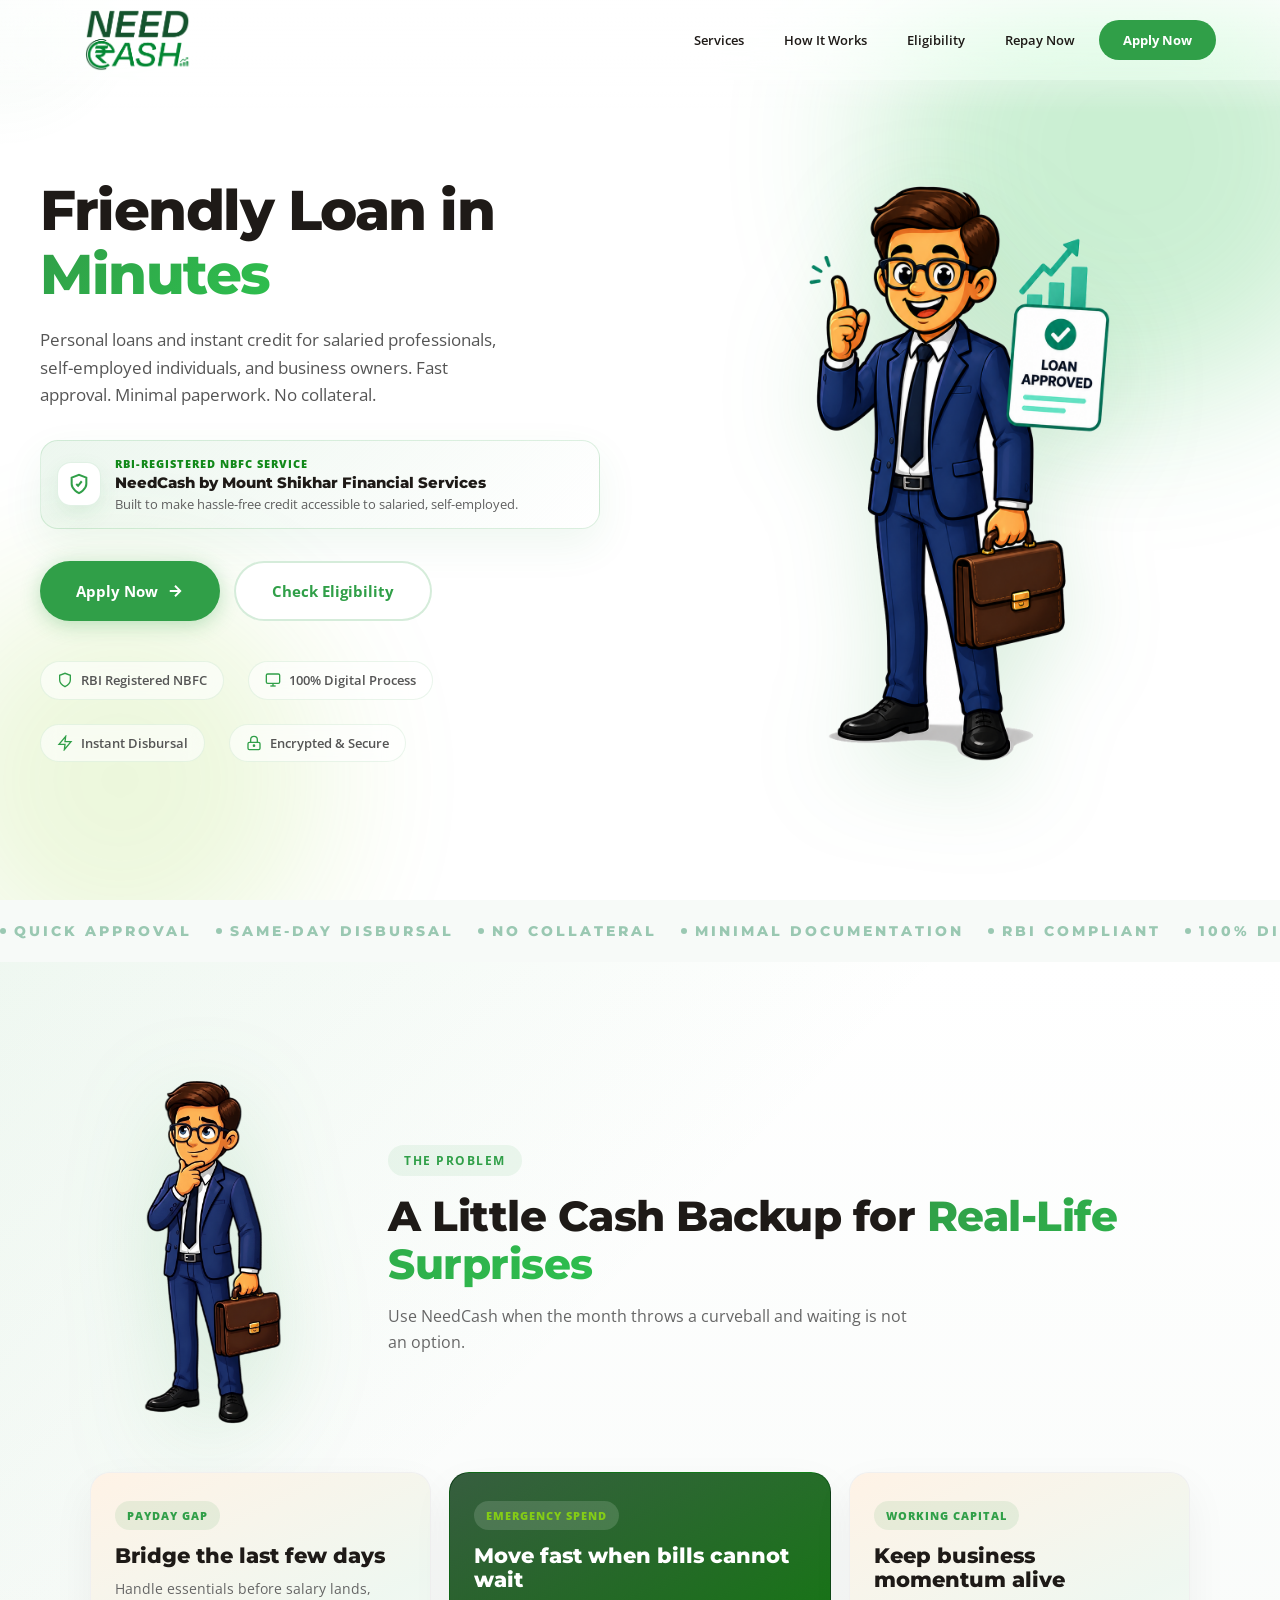
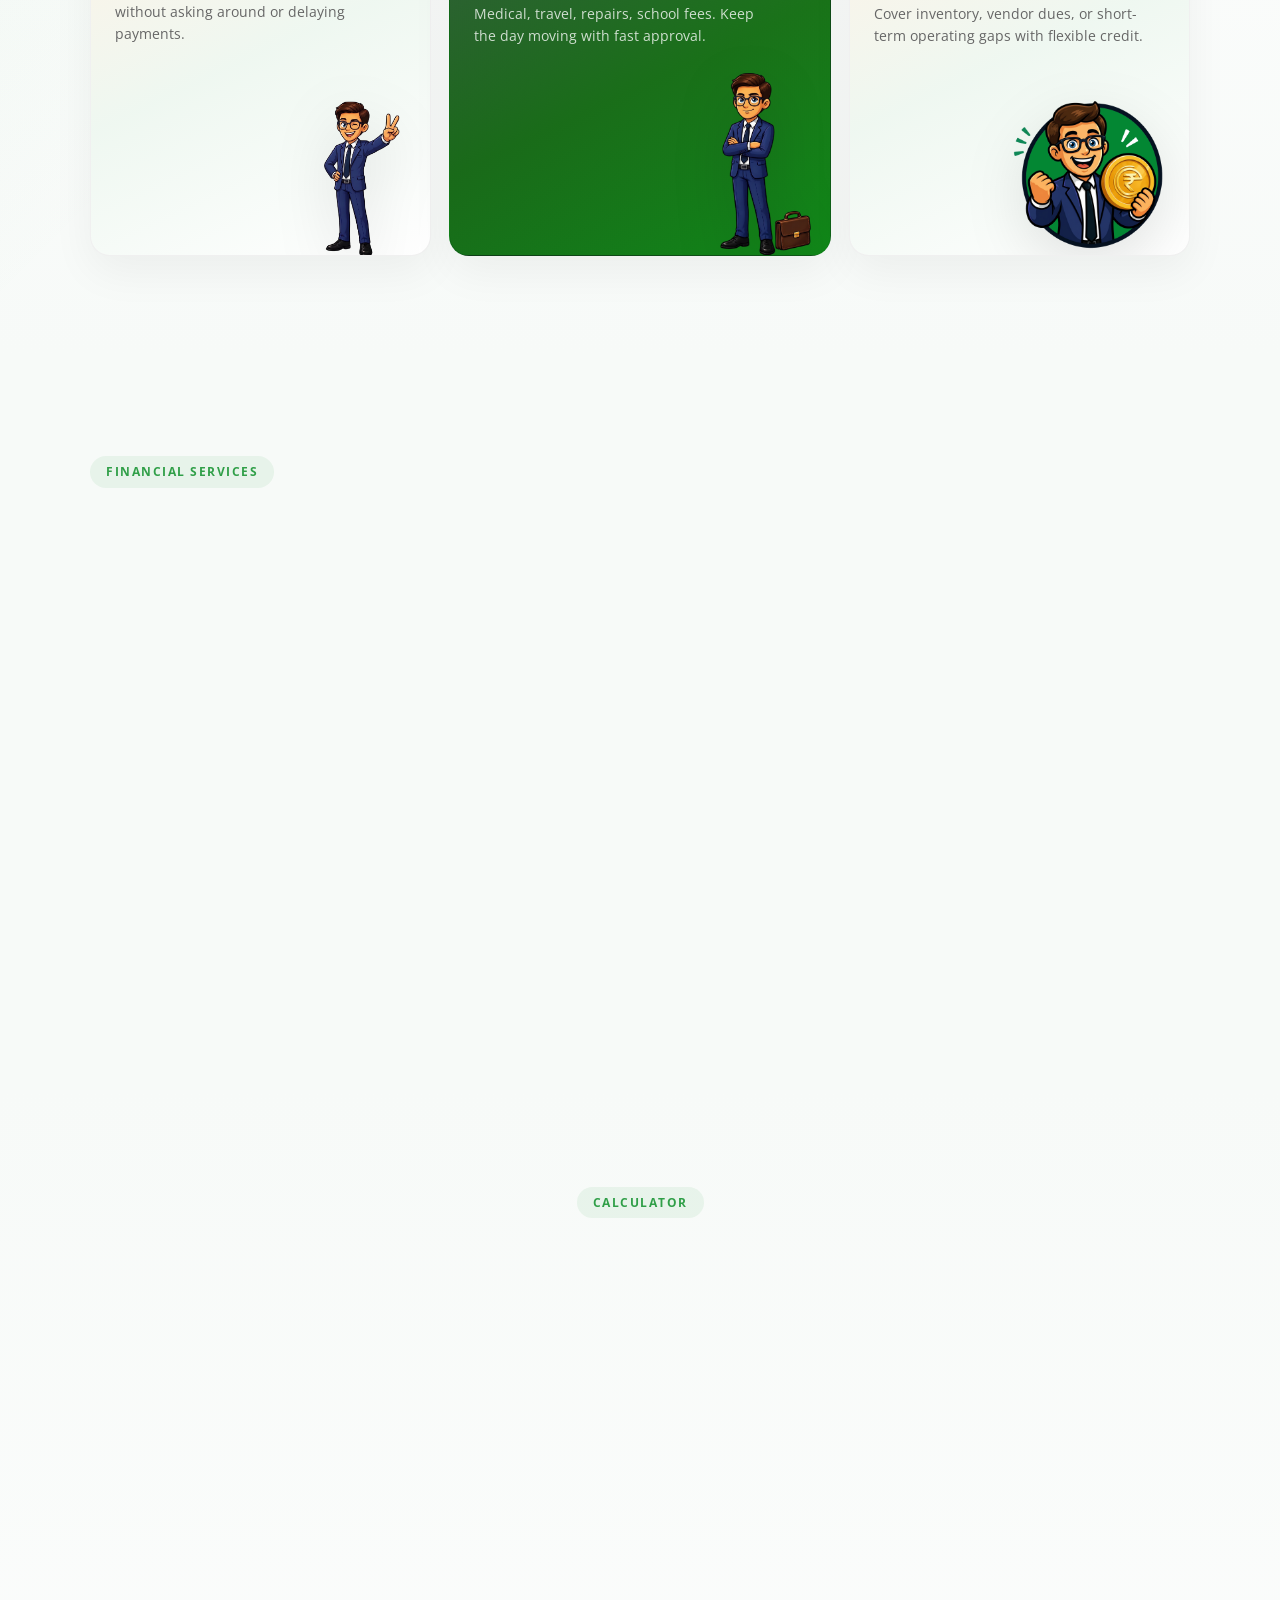
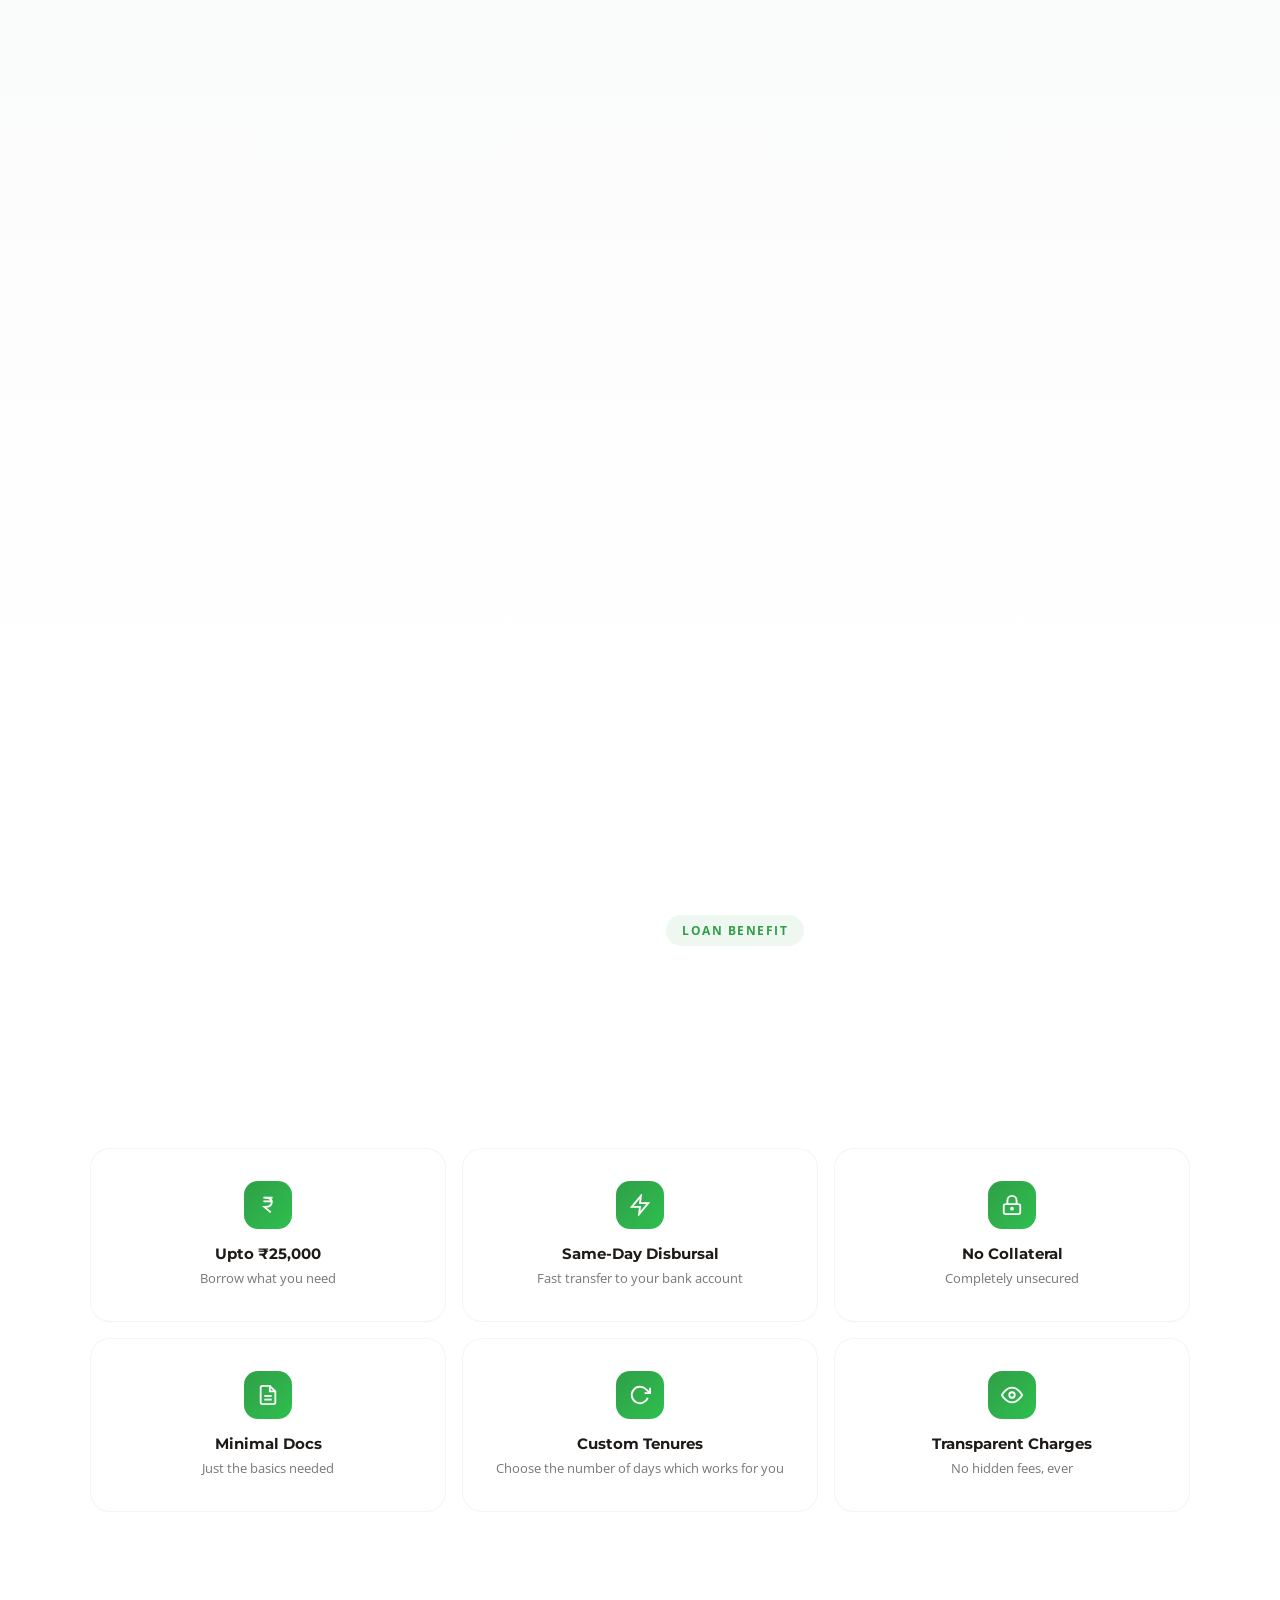
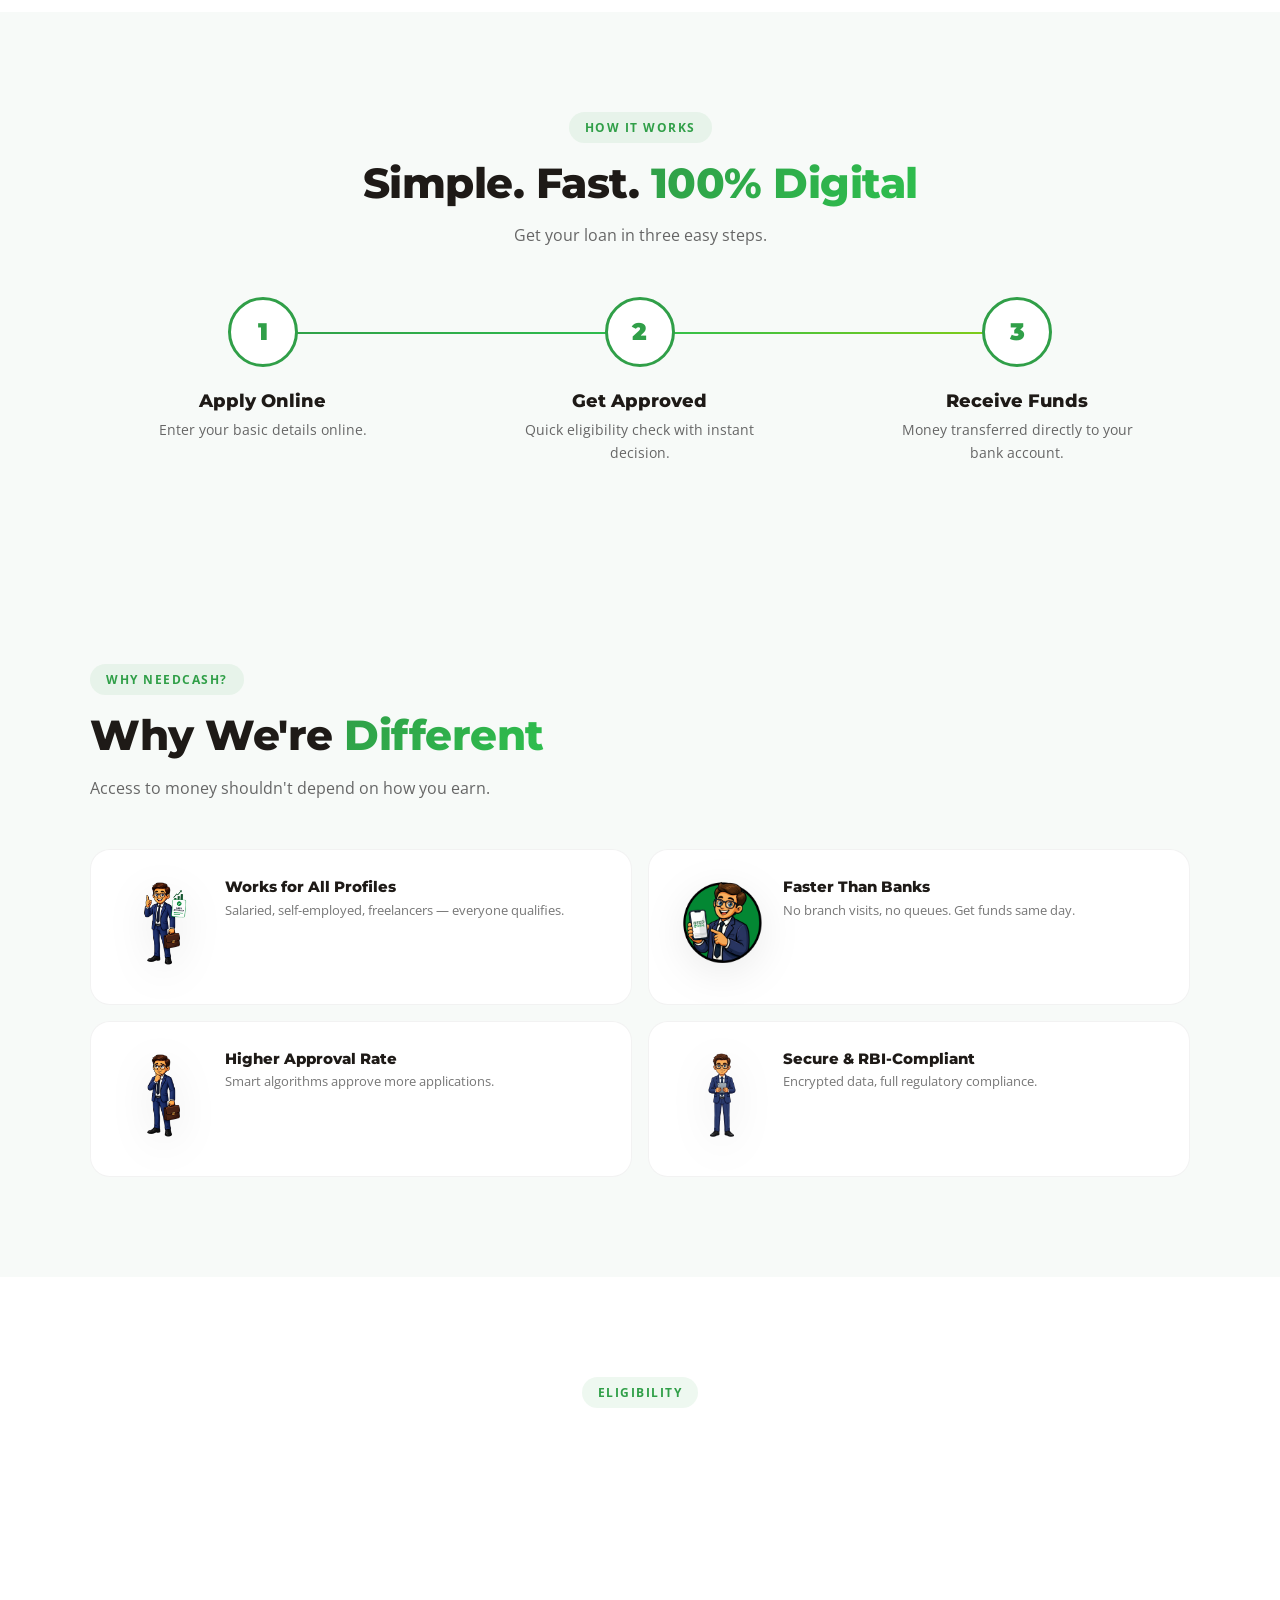
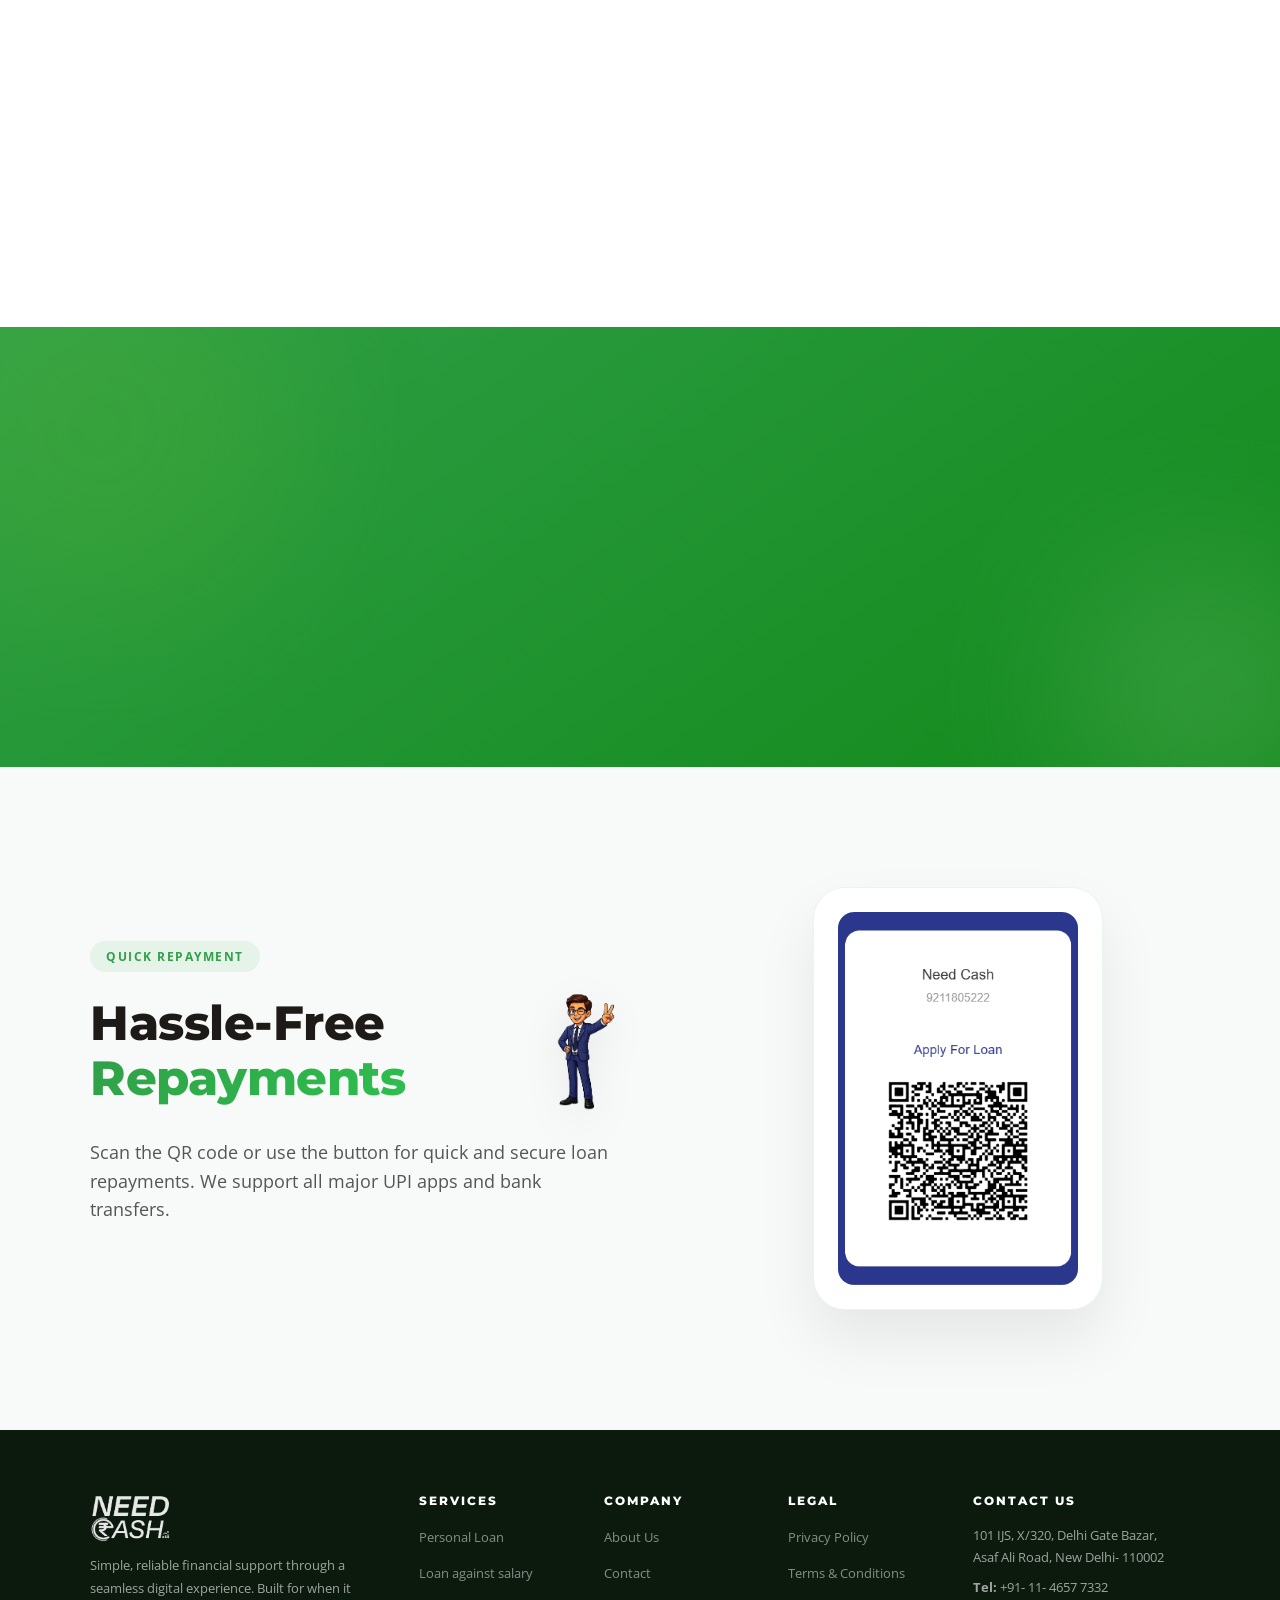
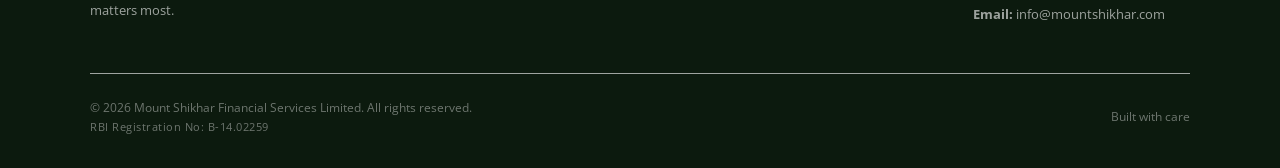
==== commit 19f88787: "added contact" ====
--- a/index.html
+++ b/index.html
@@ -290,8 +290,8 @@
       </div>
       <h2 class="section-title reveal" style="text-align:center;">Personal Loan <span
           class="highlight">Calculator</span></h2>
-      <p class="section-sub center reveal">Calculate your loan amount, term, and interest rate to see your estimated
-        monthly payment.</p>
+      <p class="section-sub center reveal">Calculate your loan amount and term to see your estimated total repayment.
+      </p>
       <div class="calc-layout">
         <div>
           <div class="calc-card reveal">
@@ -309,30 +309,23 @@
             </h3>
             <div class="slider-group">
               <div class="slider-label"><span>Loan Amount</span><strong id="loanAmtLabel">₹10,000</strong></div>
-              <input type="range" id="loanAmt" min="5000" max="25000" step="1000" value="10000">
-              <div class="slider-range"><span>₹5,000</span><span>₹25,000</span></div>
+              <input type="range" id="loanAmt" min="2500" max="25000" step="500" value="10000">
+              <div class="slider-range"><span>₹2,500</span><span>₹25,000</span></div>
             </div>
             <div class="slider-group">
-              <div class="slider-label"><span>Loan Term</span><strong id="loanTermLabel">3 months</strong></div>
-              <input type="range" id="loanTerm" min="3" max="36" step="1" value="3">
-              <div class="slider-range"><span>3 Months</span><span>36 Months</span></div>
-            </div>
-            <div class="slider-group">
-              <div class="slider-label"><span>Interest Rate</span><strong id="loanRateLabel">12% (per annum)</strong>
-              </div>
-              <input type="range" id="loanRate" min="12" max="36" step="0.5" value="12">
-              <div class="slider-range"><span>12% (per annum)</span><span>36% (per annum)</span></div>
+              <div class="slider-label"><span>Repayment Term</span><strong id="loanTermLabel">10 days</strong></div>
+              <input type="range" id="loanTerm" min="10" max="14" step="1" value="10">
+              <div class="slider-range"><span>10 Days</span><span>14 Days</span></div>
             </div>
           </div>
           <div class="summary-card reveal reveal-delay-1">
             <h3>Loan Summary</h3>
             <div class="emi-display">
-              <small>Monthly EMI</small>
-              <div class="emi-value"><span class="rupee">₹</span> <span id="emiValue">3,400</span></div>
+              <small>Total Repayment</small>
+              <div class="emi-value"><span class="rupee">₹</span> <span id="totalRepayValue">--</span></div>
             </div>
-            <div class="summary-row">
-              <div class="summary-box"><small>Total Repayment</small><strong id="totalRepay">₹ 10,201</strong></div>
-              <div class="summary-box"><small>Total Interest</small><strong id="totalInterest">₹ 201</strong></div>
+            <div class="summary-row" style="grid-template-columns: 1fr;">
+              <div class="summary-box"><small>Repayment Date</small><strong id="repayDate">--</strong></div>
             </div>
             <button class="apply-btn-full"
               onclick="window.open('https://needcash.roopya.money/customer/personal_loan/31fad453ab90e0a89a24fa5a37dcfbb598eeed90bef21fc72efa595c70f8d1ec/8666fa8950b537087a086c2c11e4c56eccdf26727af4d01415cc27cf02b1e642','_blank')">
@@ -386,7 +379,7 @@
             <div>
               <h4>Need Help?</h4>
               <p>Our financial experts are ready to assist you with your loan application.</p>
-              <a href="#" class="help-link">
+              <a href="#contact-info" class="help-link">
                 Contact Support
                 <svg viewBox="0 0 24 24" fill="none" stroke="currentColor" stroke-width="2.5">
                   <path d="M5 12h14M12 5l7 7-7 7" />
@@ -665,9 +658,8 @@
         <div>
           <h5>Company</h5>
           <ul class="footer-links">
-            <li><a href="#">About Us</a></li>
-            <li><a href="#">Contact</a></li>
-            <li><a href="#">Careers</a></li>
+            <li><a href="#how-it-works">About Us</a></li>
+            <li><a href="#contact-info">Contact</a></li>
           </ul>
         </div>
         <div>
@@ -677,6 +669,18 @@
             <li><a href="terms.html">Terms & Conditions</a></li>
           </ul>
         </div>
+        <div id="contact-info">
+          <h5>Contact Us</h5>
+          <p style="margin-top: 8px;">
+            101 IJS, X/320, Delhi Gate Bazar,<br>Asaf Ali Road, New Delhi- 110002
+          </p>
+          <p style="margin-top: 8px;">
+            <strong>Tel:</strong> <a href="tel:+911146577332" style="color: inherit; text-decoration: none; transition: color 0.2s;" onmouseover="this.style.color='#ffffff'" onmouseout="this.style.color='inherit'">+91- 11- 4657 7332</a>
+          </p>
+          <p style="margin-top: 4px;">
+            <strong>Email:</strong> <a href="mailto:info@mountshikhar.com" style="color: inherit; text-decoration: none; transition: color 0.2s;" onmouseover="this.style.color='#ffffff'" onmouseout="this.style.color='inherit'">info@mountshikhar.com</a>
+          </p>
+        </div>
       </div>
       <div class="footer-bottom">
         <div style="text-align: left; line-height: 1.6;">
--- a/css/styles.css
+++ b/css/styles.css
@@ -1482,7 +1482,7 @@
 
 .footer-grid {
   display: grid;
-  grid-template-columns: 2fr 1fr 1fr 1fr;
+  grid-template-columns: 2fr 1fr 1fr 1fr 1.5fr;
   gap: 40px;
   margin-bottom: 48px;
 }
@@ -1523,7 +1523,7 @@
 }
 
 .footer-links a:hover {
-  color: var(--accent);
+  color: #ffffff;
 }
 
 .footer-bottom {
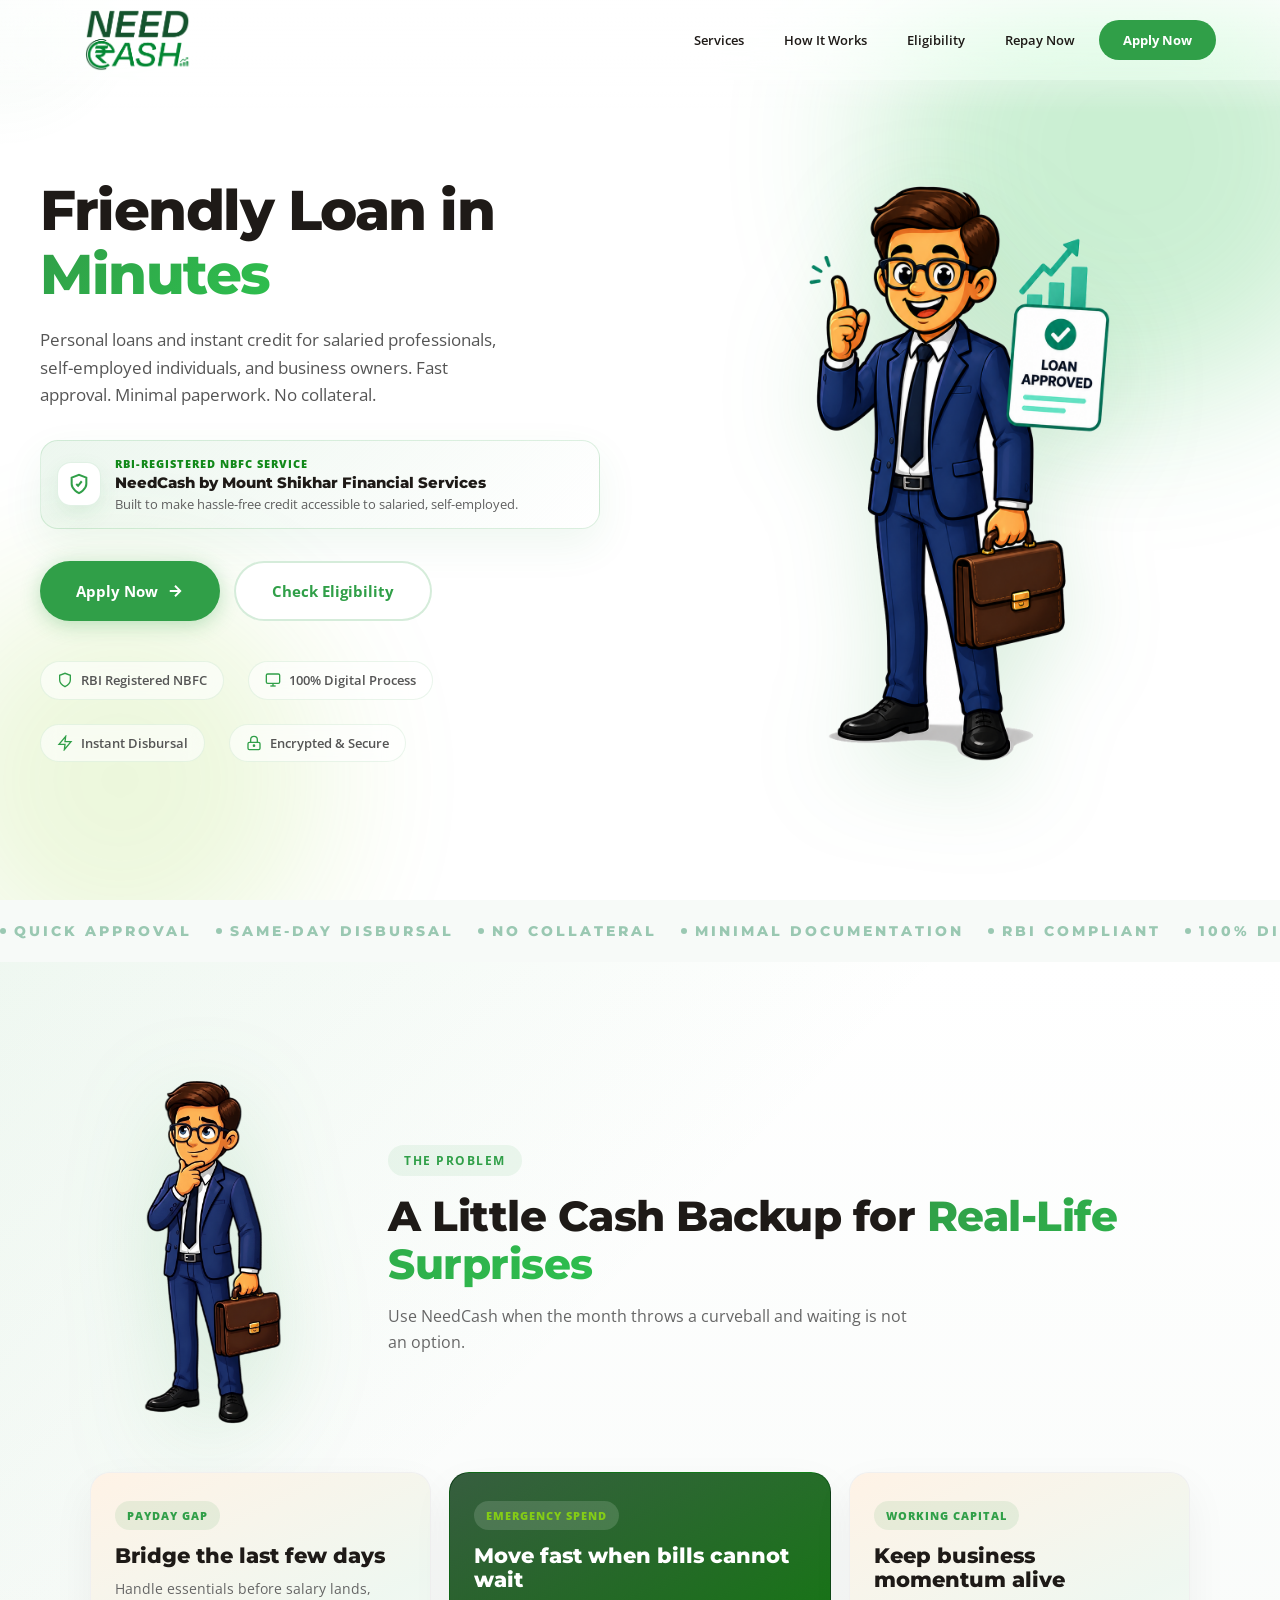
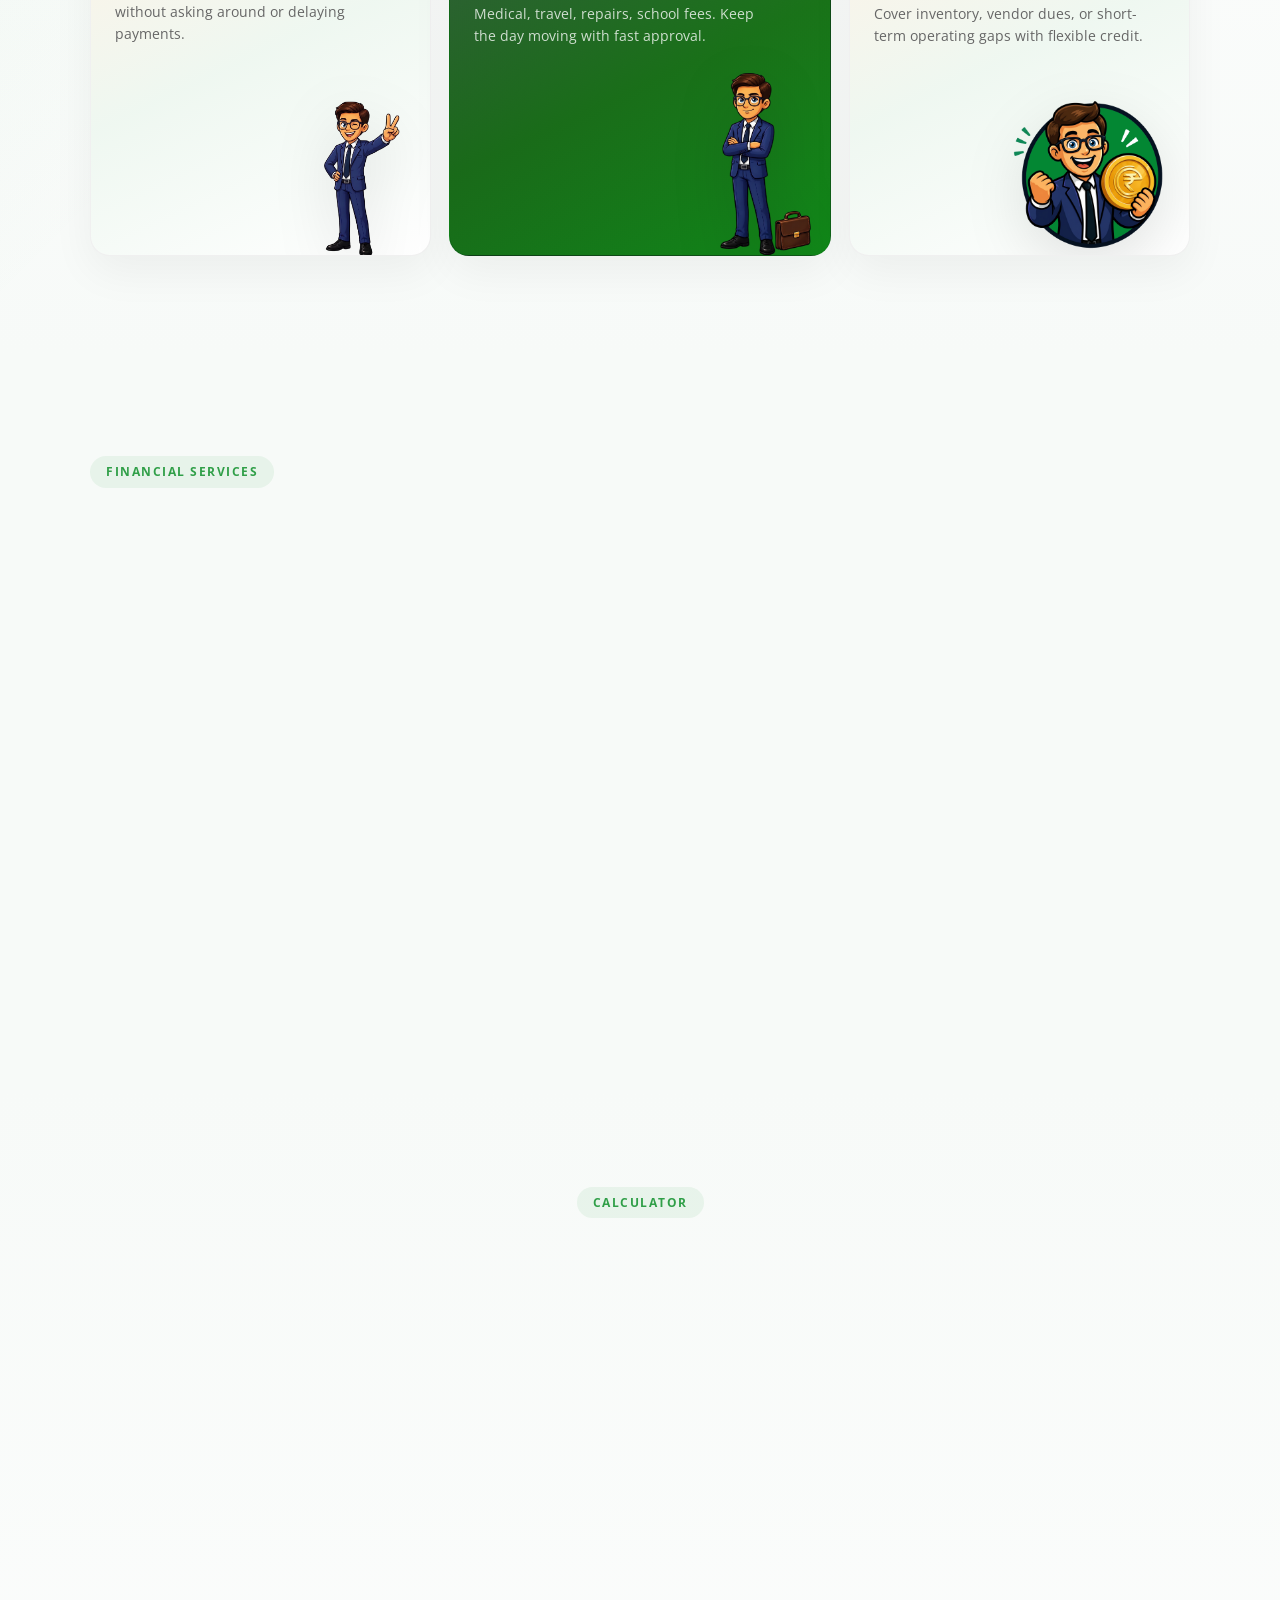
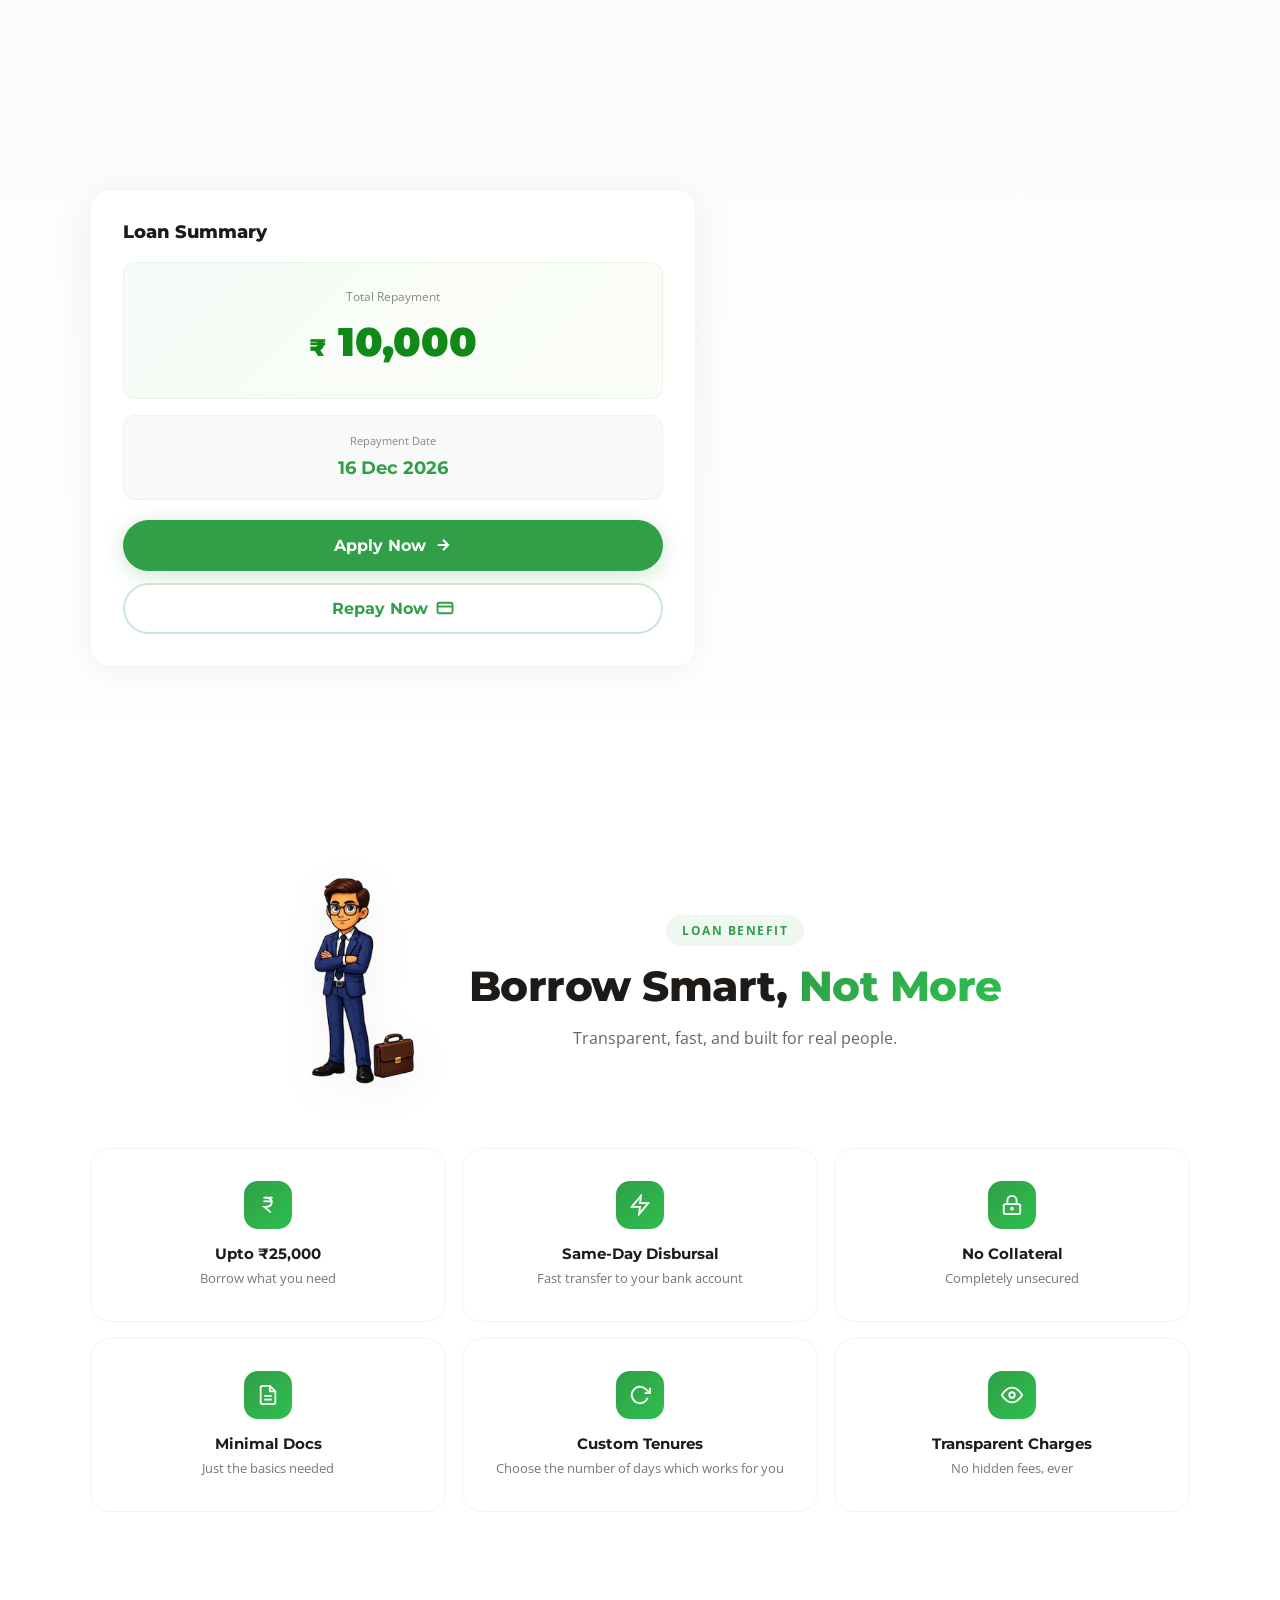
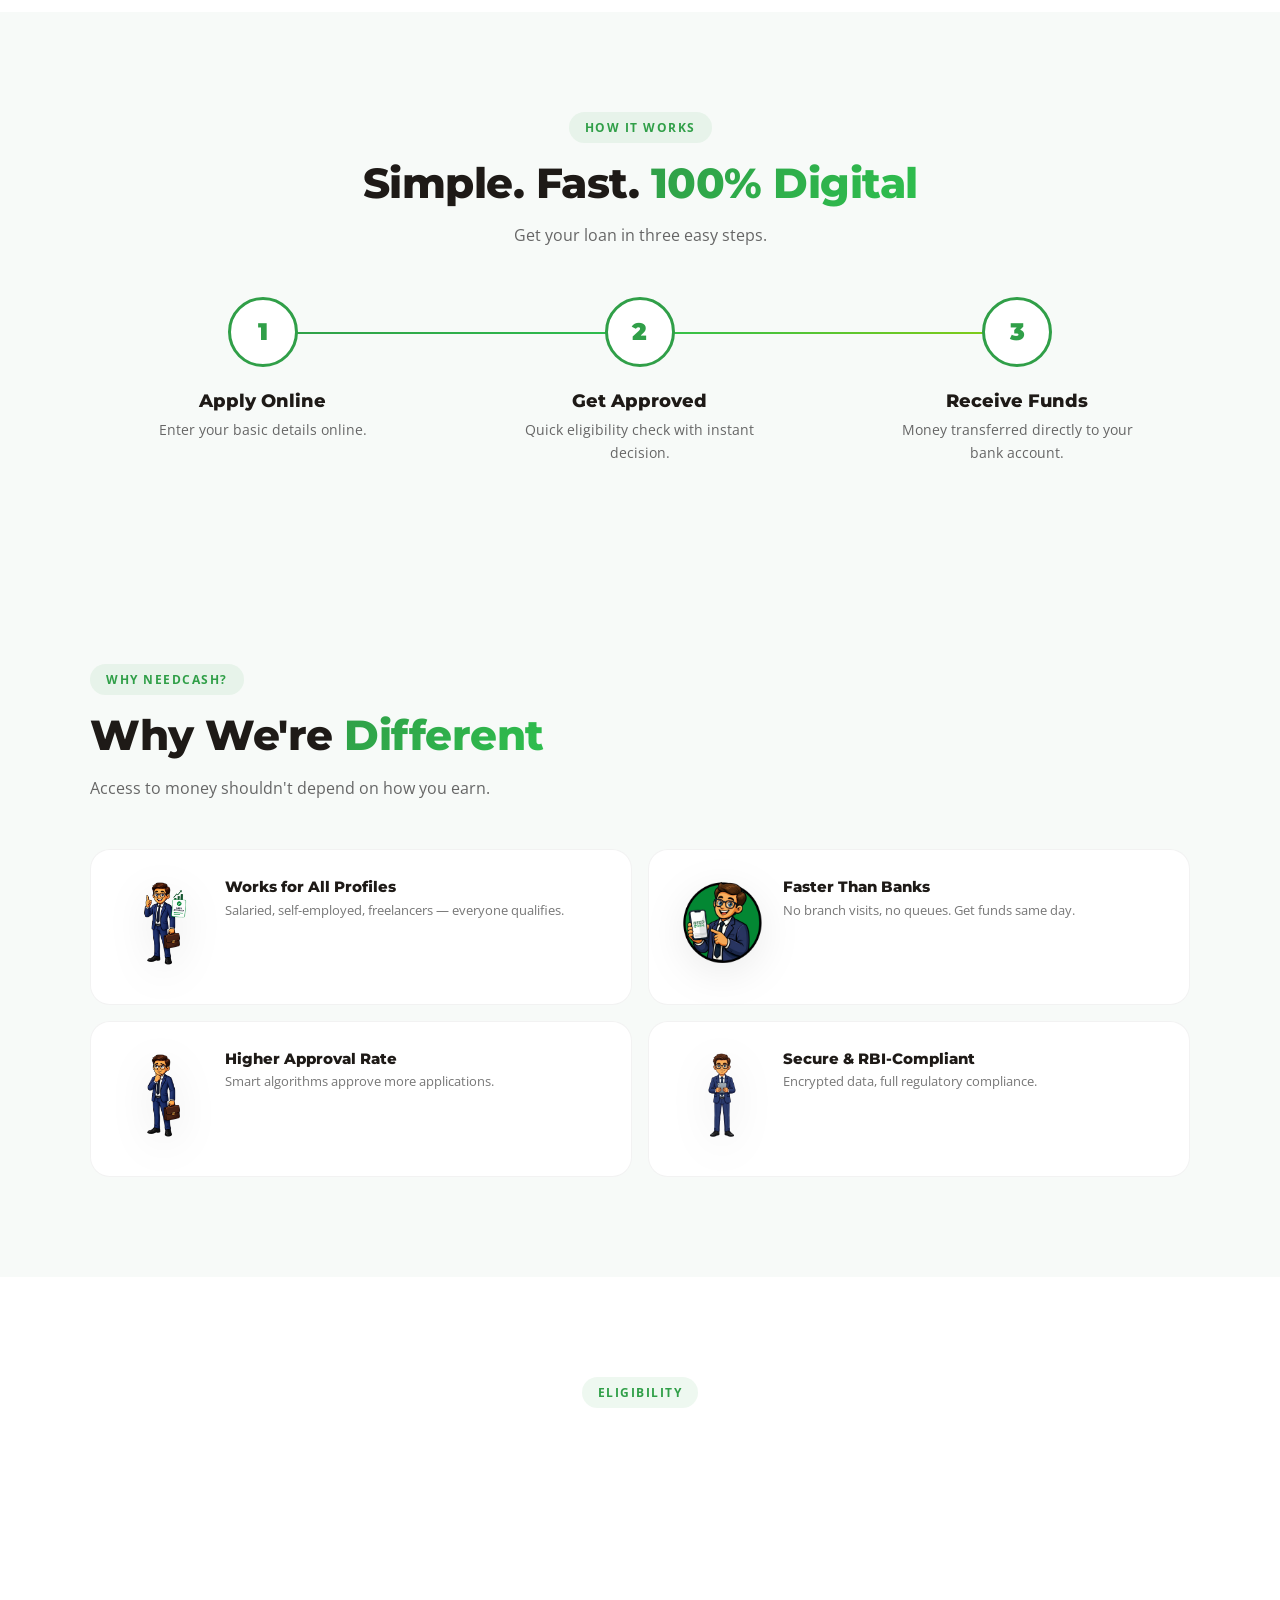
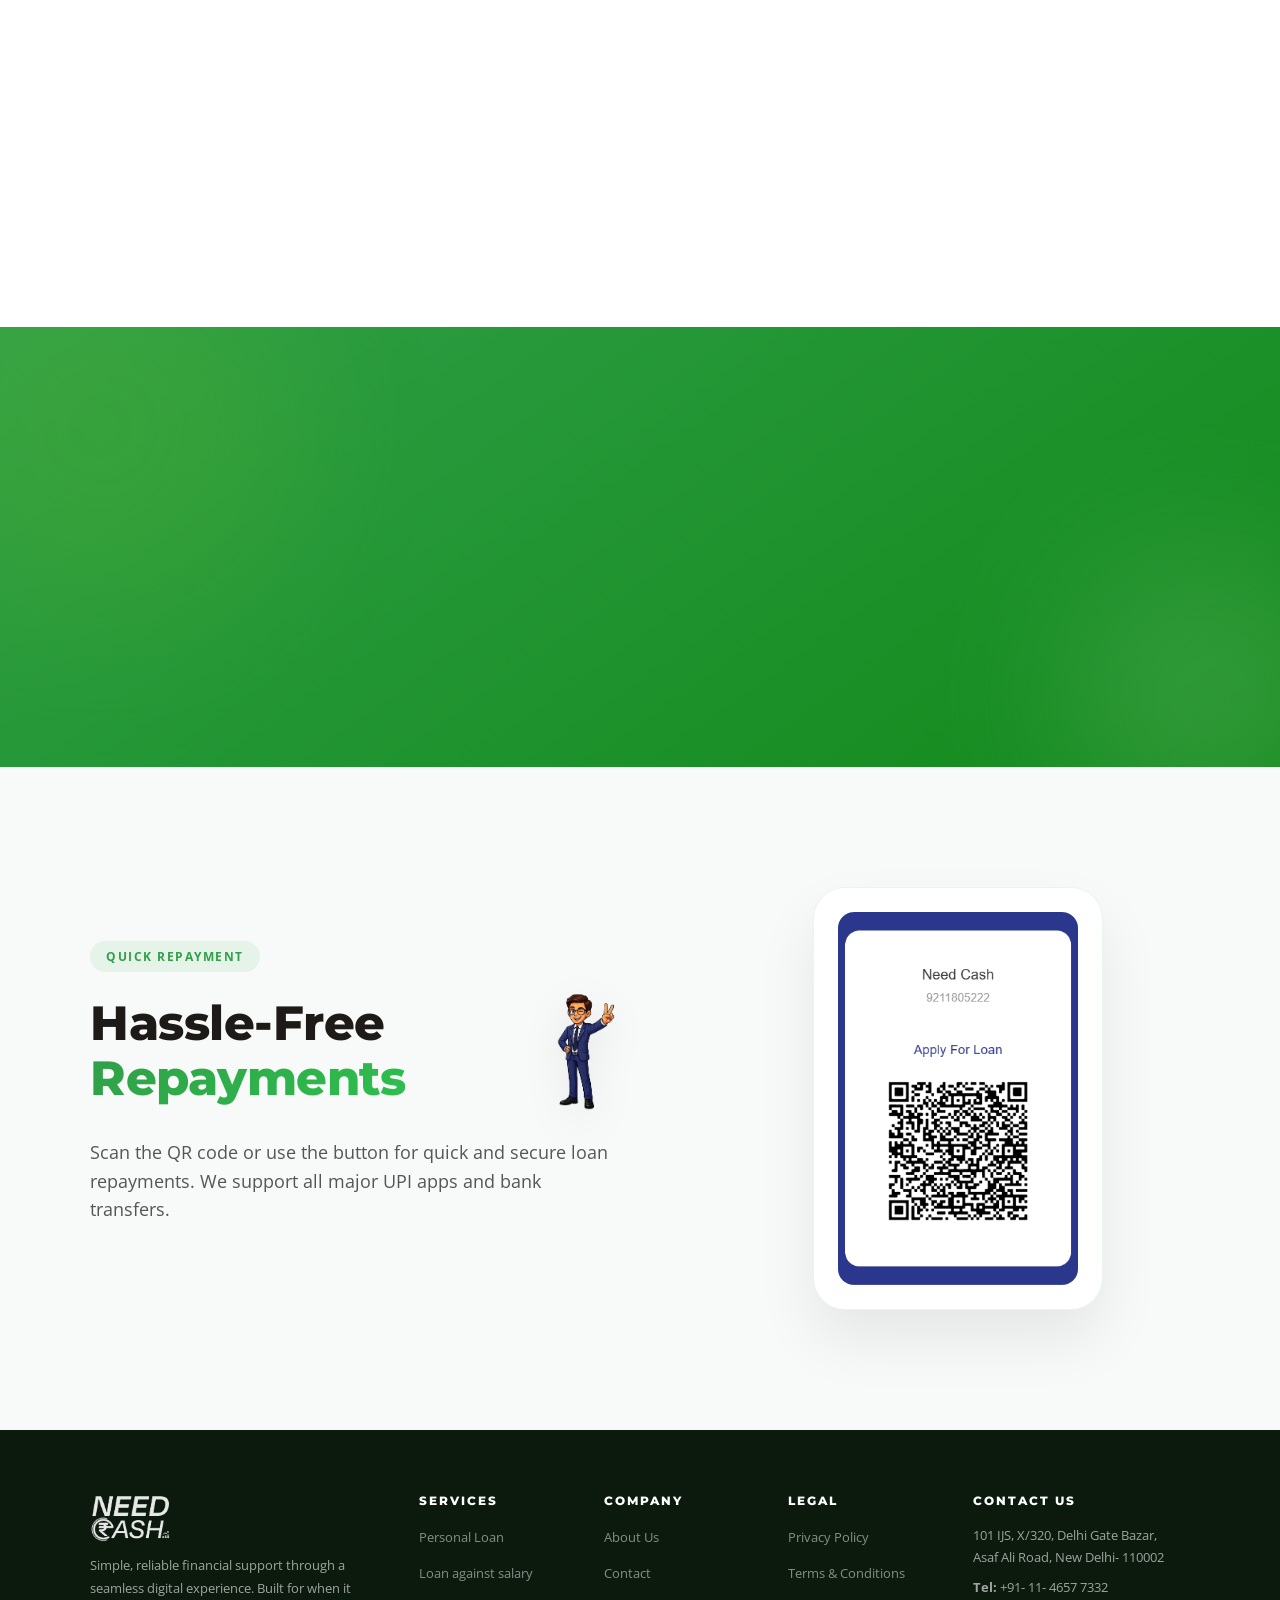
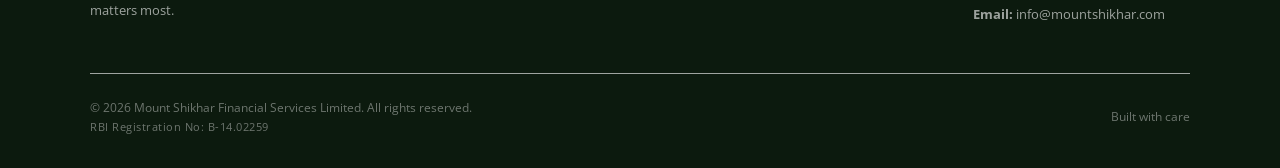
==== commit 44dec5d7: "Borrow Smart, Not More" ====
--- a/index.html
+++ b/index.html
@@ -403,7 +403,7 @@
         </div>
         <div style="text-align:center;">
           <div class="section-tag" style="display:inline-flex;">Loan Benefit</div>
-          <h2 class="section-title reveal">Everything You Need, <span class="highlight">Nothing You Don't</span></h2>
+          <h2 class="section-title reveal">Borrow Smart, <span class="highlight">Not More</span></h2>
           <p class="section-sub center reveal" style="margin-bottom:0;">Transparent, fast, and built for real people.
           </p>
         </div>
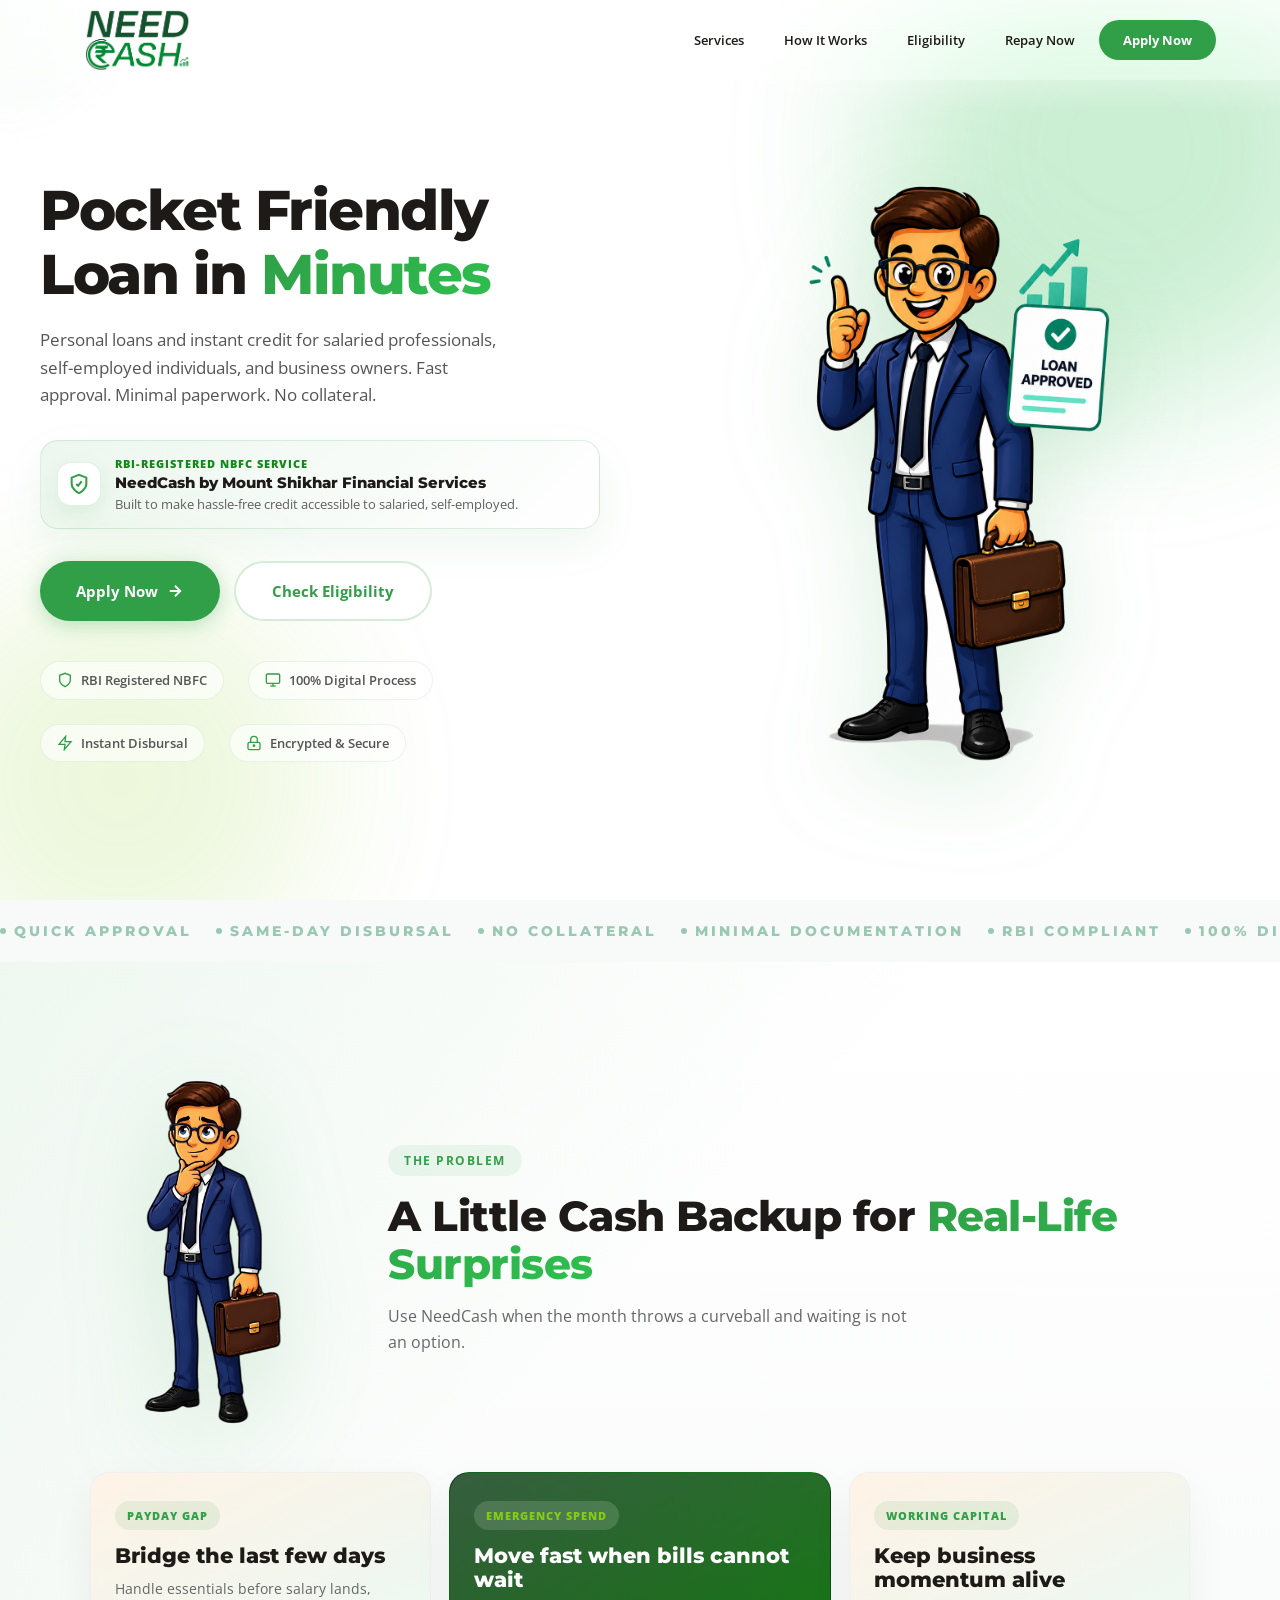
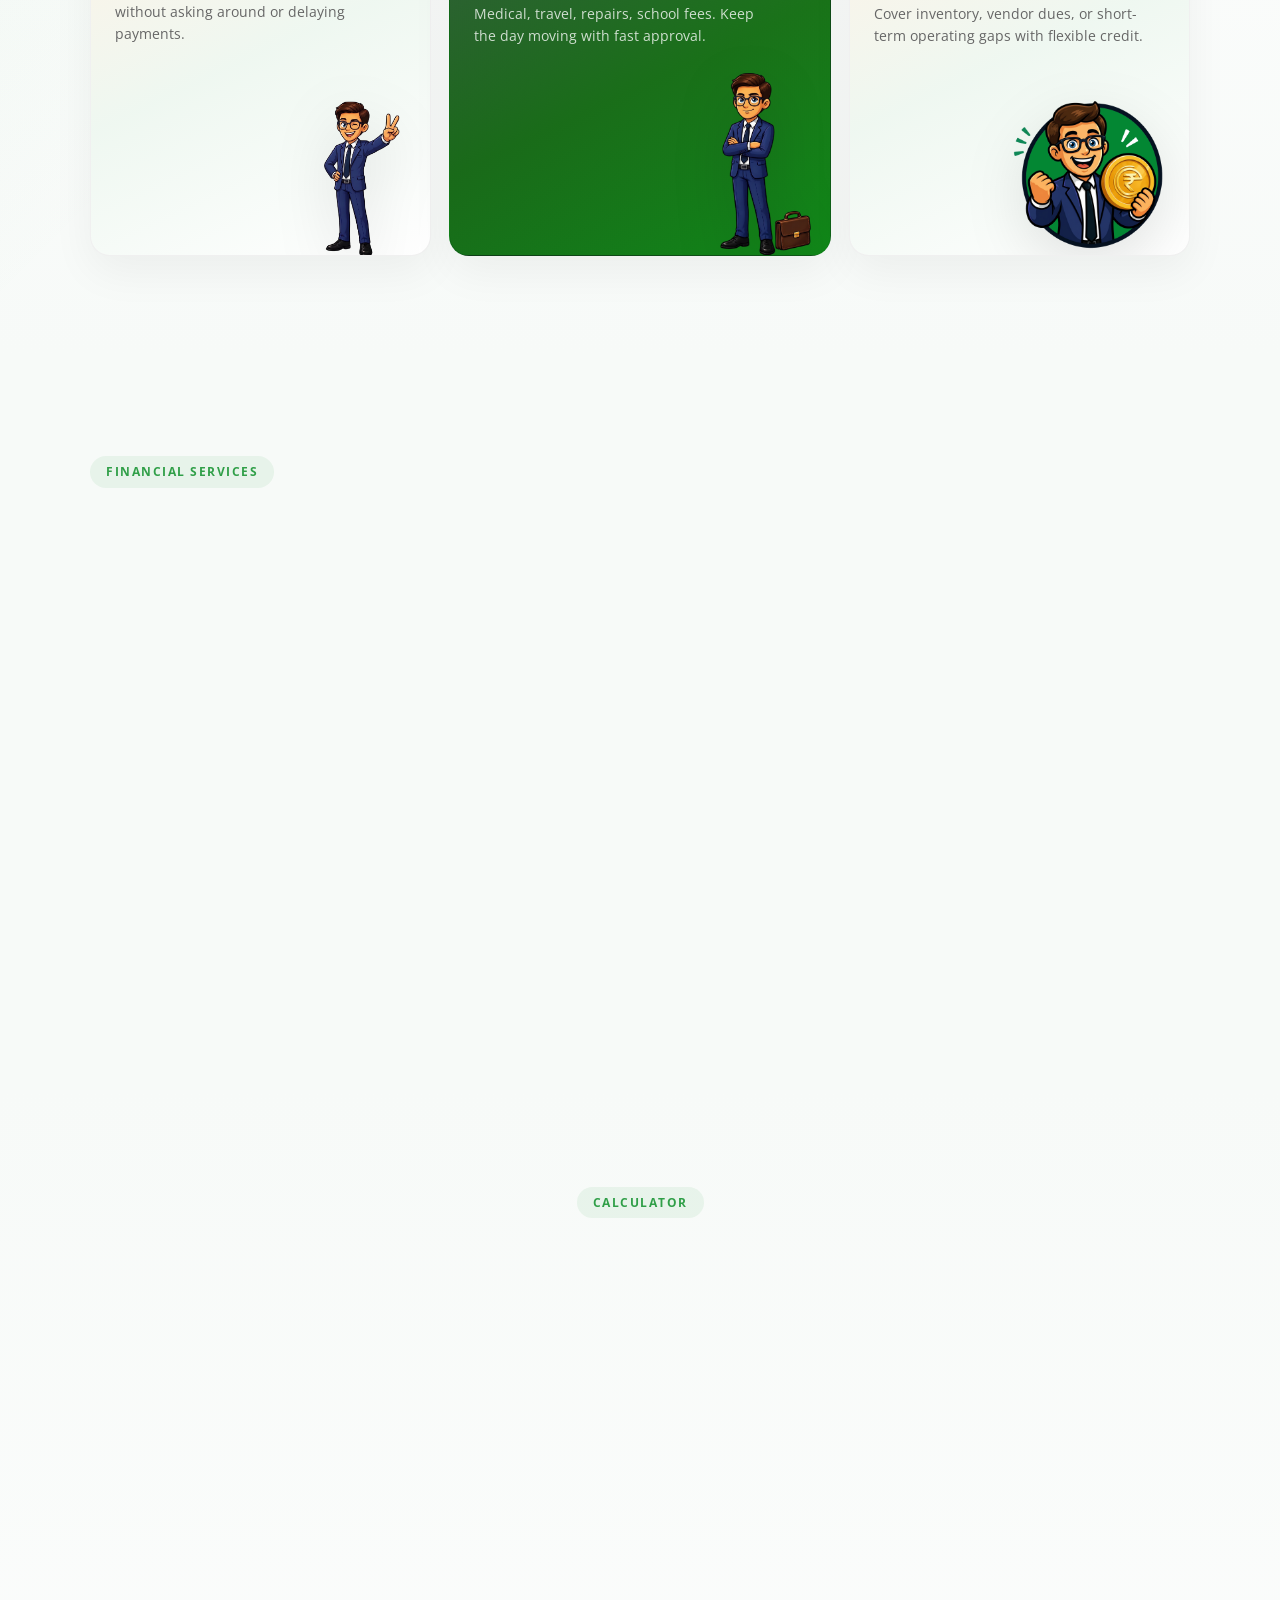
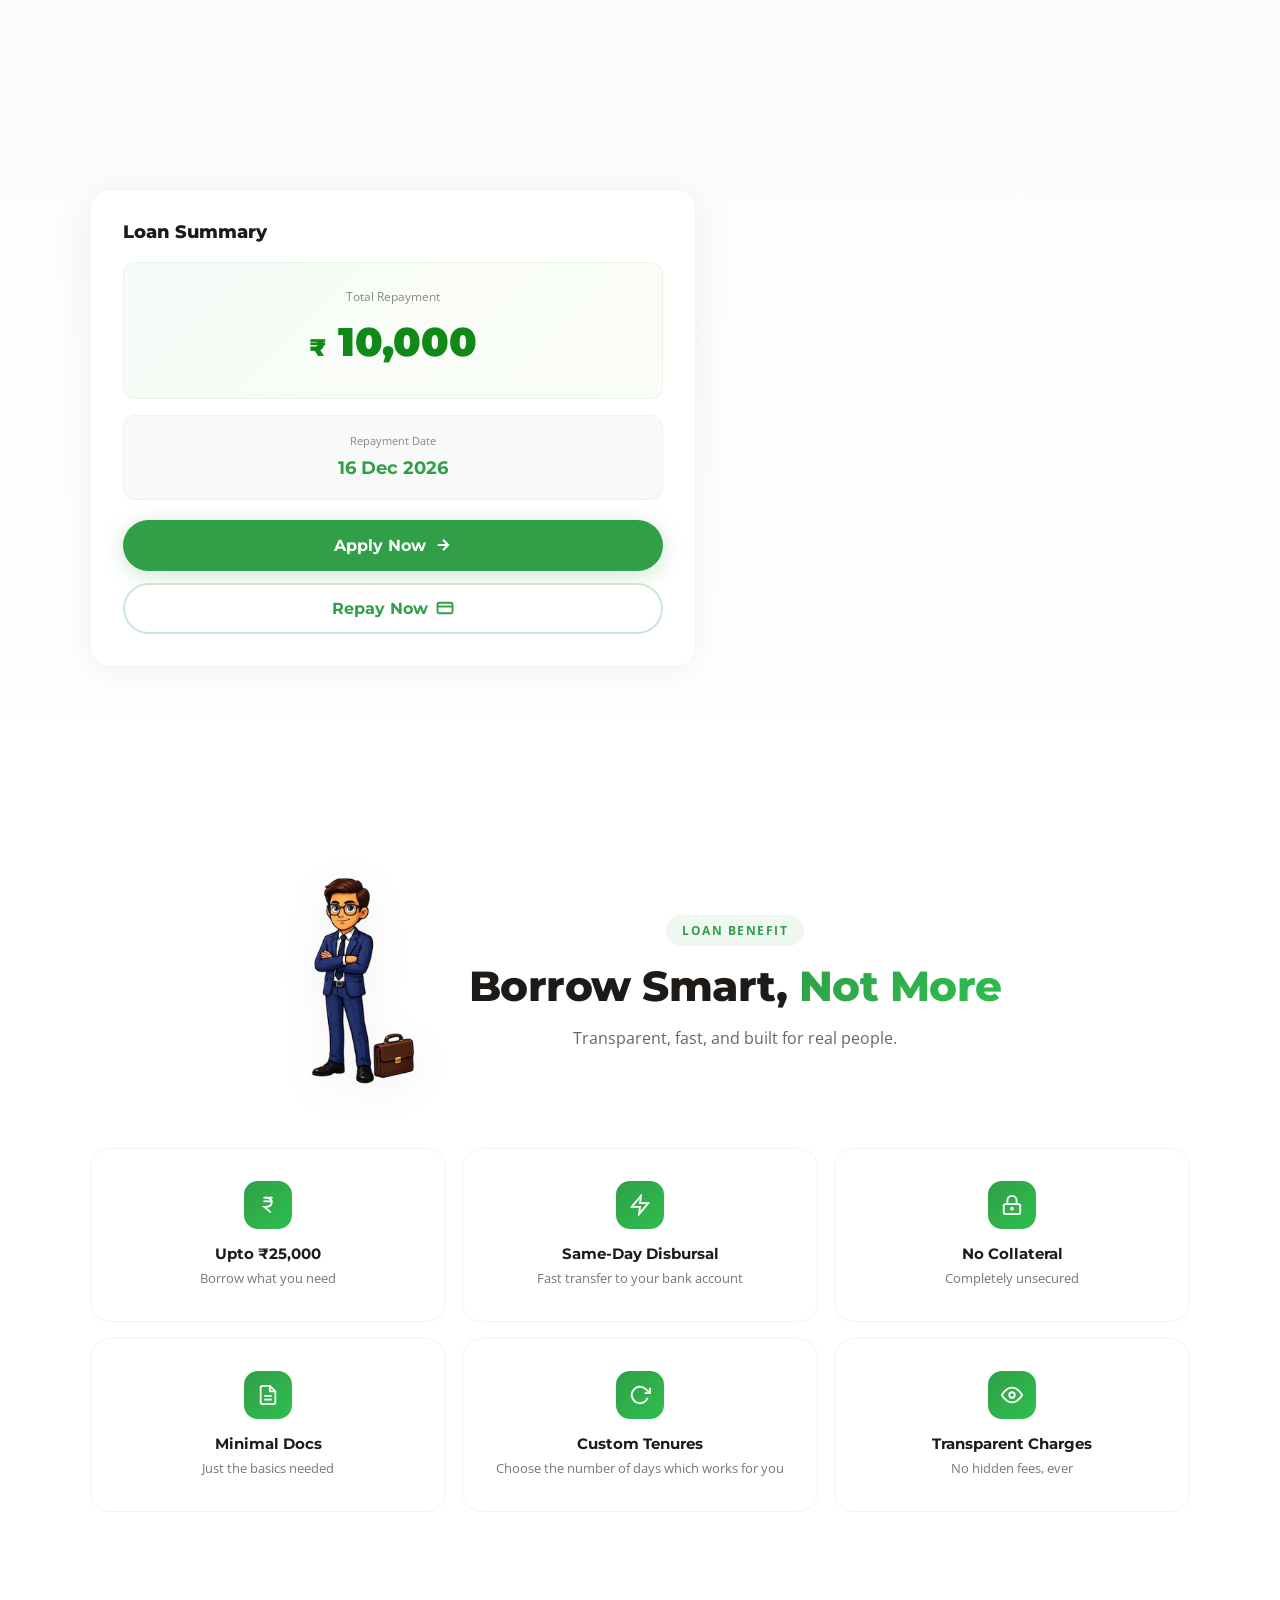
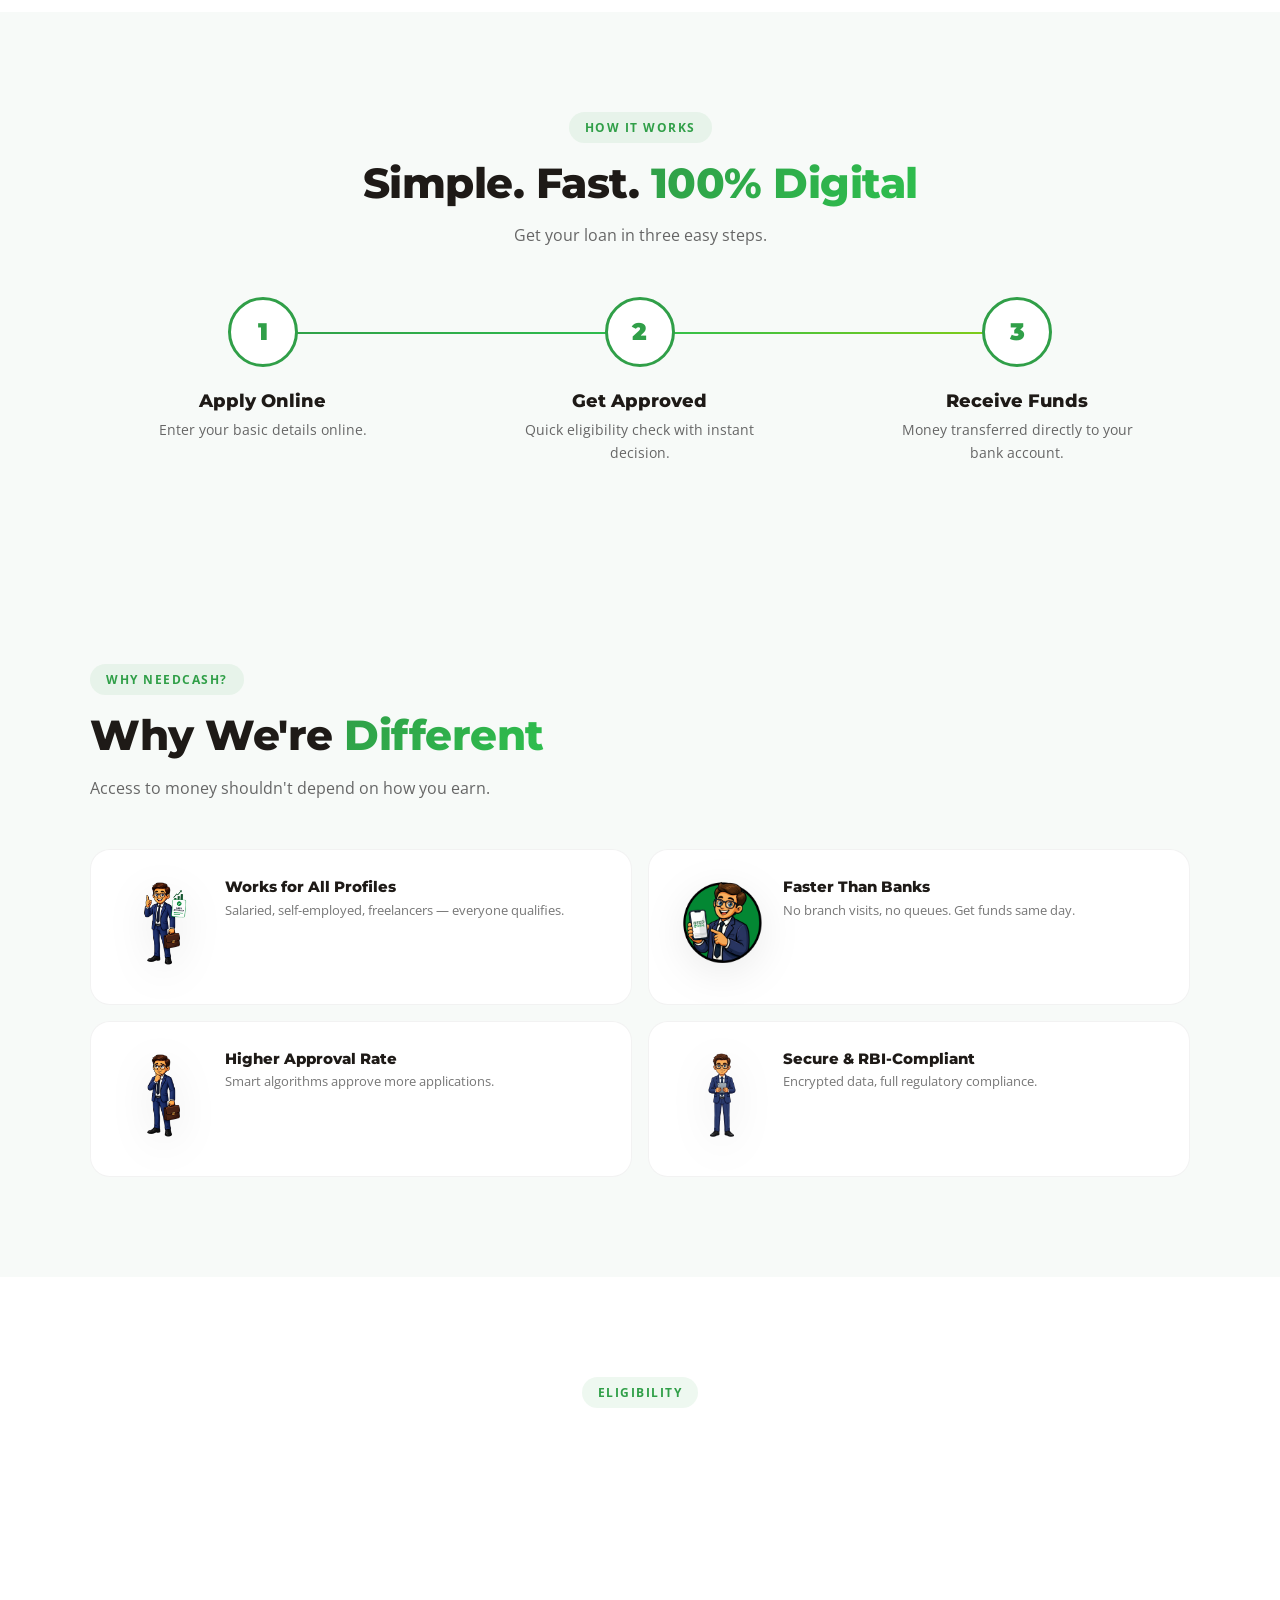
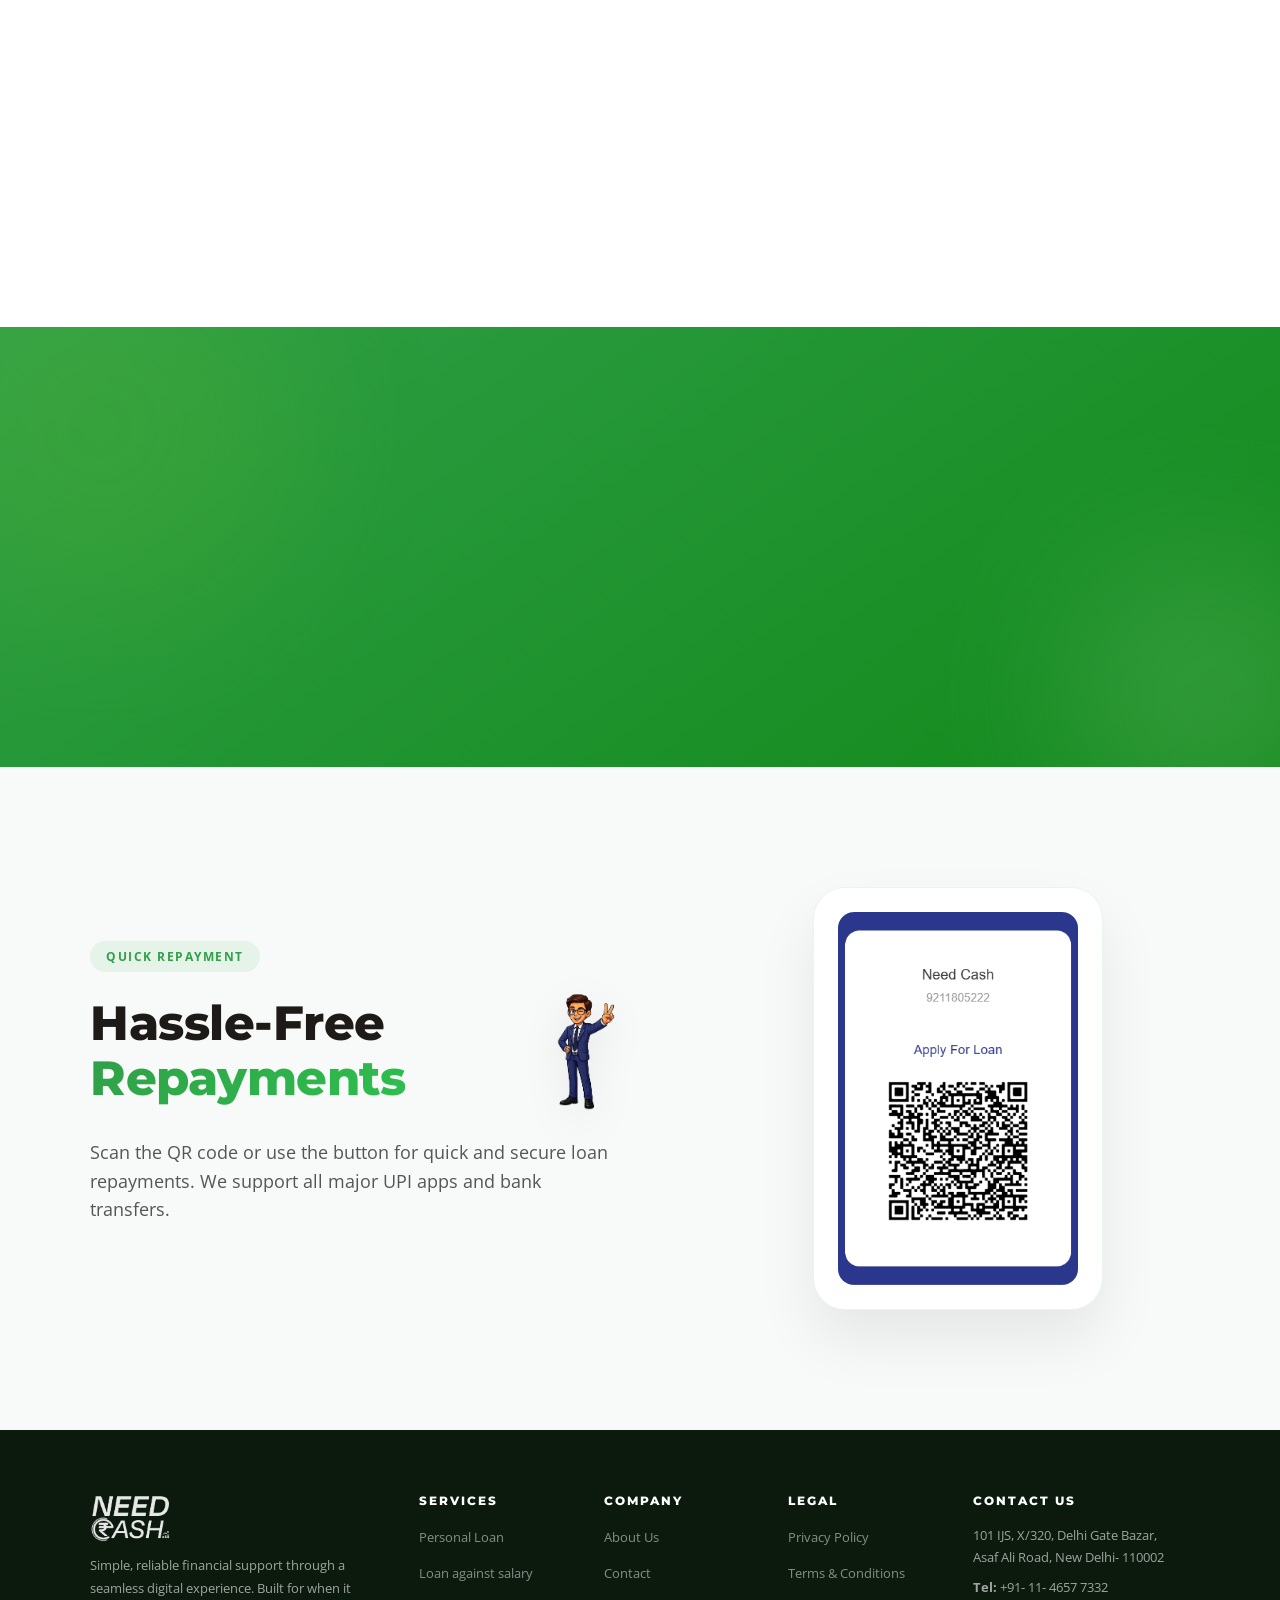
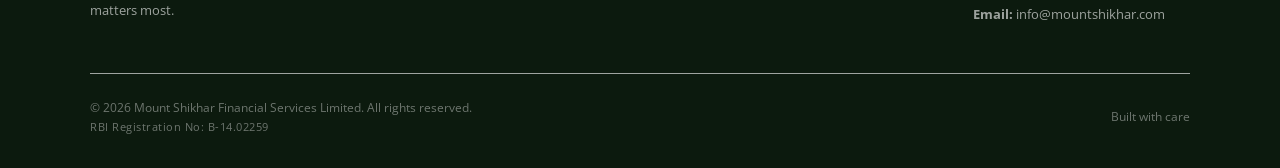
==== commit 60ee99fe: "." ====
--- a/index.html
+++ b/index.html
@@ -78,7 +78,7 @@
     <div class="blob blob-2"></div>
     <div class="hero-inner">
       <div class="reveal">
-        <h1>Friendly Loan in <span class="highlight">Minutes</span></h1>
+        <h1>Pocket Friendly Loan in <span class="highlight">Minutes</span></h1>
         <p>Personal loans and instant credit for salaried professionals, self-employed individuals, and business owners.
           Fast approval. Minimal paperwork. No collateral.</p>
         <div class="hero-legal-box">
@@ -675,10 +675,14 @@
             101 IJS, X/320, Delhi Gate Bazar,<br>Asaf Ali Road, New Delhi- 110002
           </p>
           <p style="margin-top: 8px;">
-            <strong>Tel:</strong> <a href="tel:+911146577332" style="color: inherit; text-decoration: none; transition: color 0.2s;" onmouseover="this.style.color='#ffffff'" onmouseout="this.style.color='inherit'">+91- 11- 4657 7332</a>
+            <strong>Tel:</strong> <a href="tel:+911146577332"
+              style="color: inherit; text-decoration: none; transition: color 0.2s;"
+              onmouseover="this.style.color='#ffffff'" onmouseout="this.style.color='inherit'">+91- 11- 4657 7332</a>
           </p>
           <p style="margin-top: 4px;">
-            <strong>Email:</strong> <a href="mailto:info@mountshikhar.com" style="color: inherit; text-decoration: none; transition: color 0.2s;" onmouseover="this.style.color='#ffffff'" onmouseout="this.style.color='inherit'">info@mountshikhar.com</a>
+            <strong>Email:</strong> <a href="mailto:info@mountshikhar.com"
+              style="color: inherit; text-decoration: none; transition: color 0.2s;"
+              onmouseover="this.style.color='#ffffff'" onmouseout="this.style.color='inherit'">info@mountshikhar.com</a>
           </p>
         </div>
       </div>
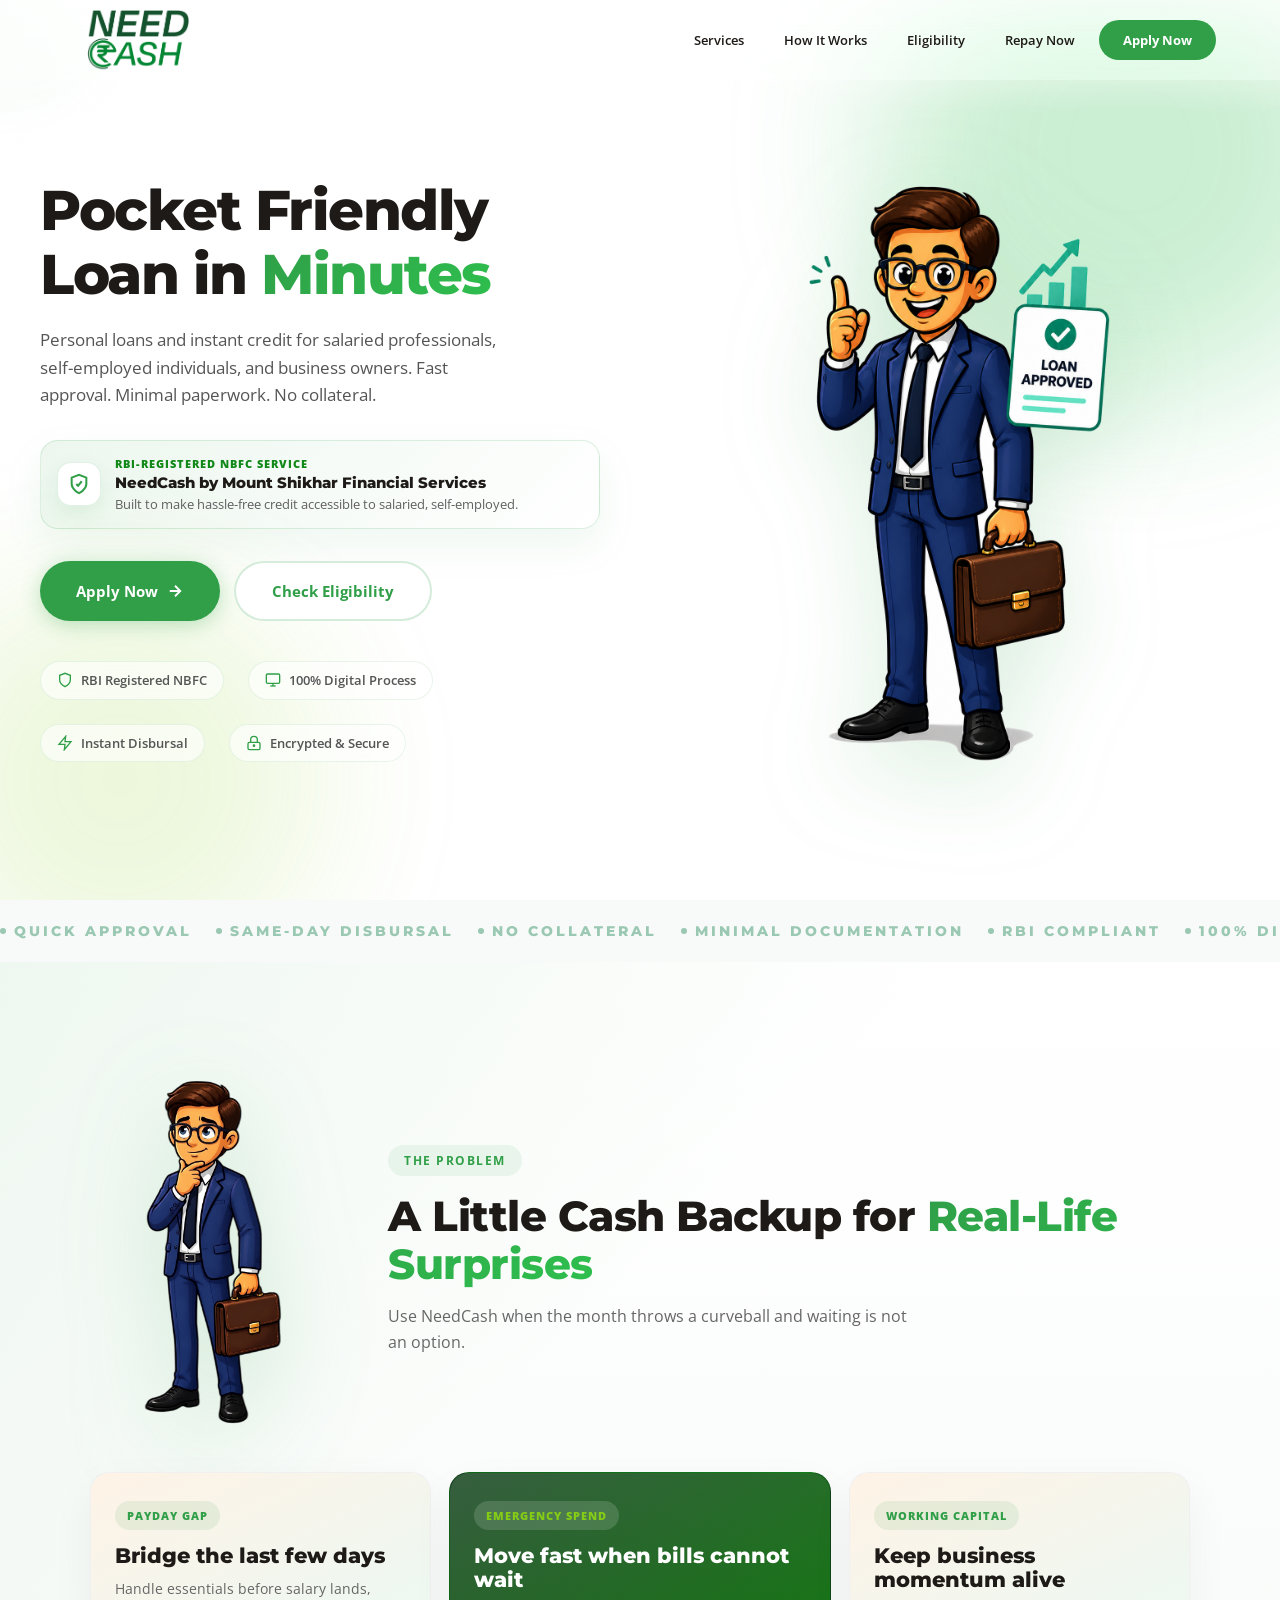
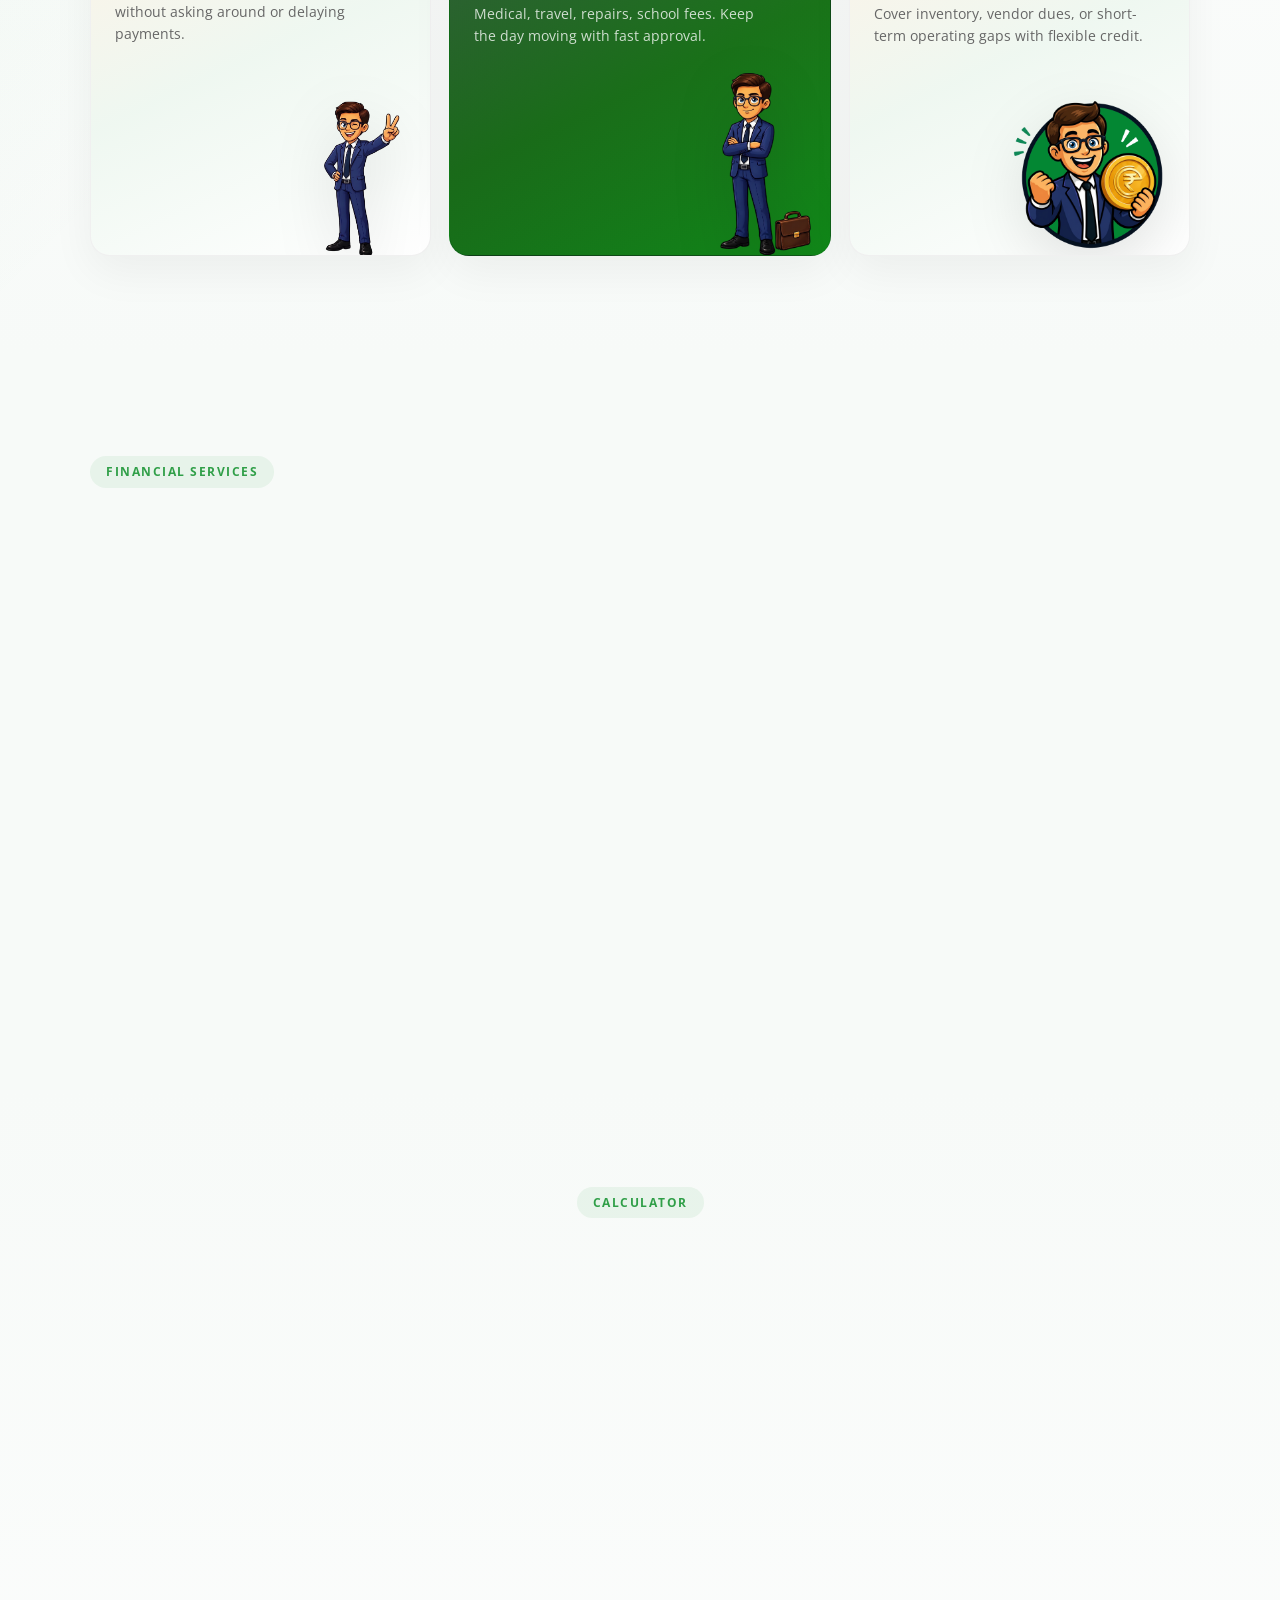
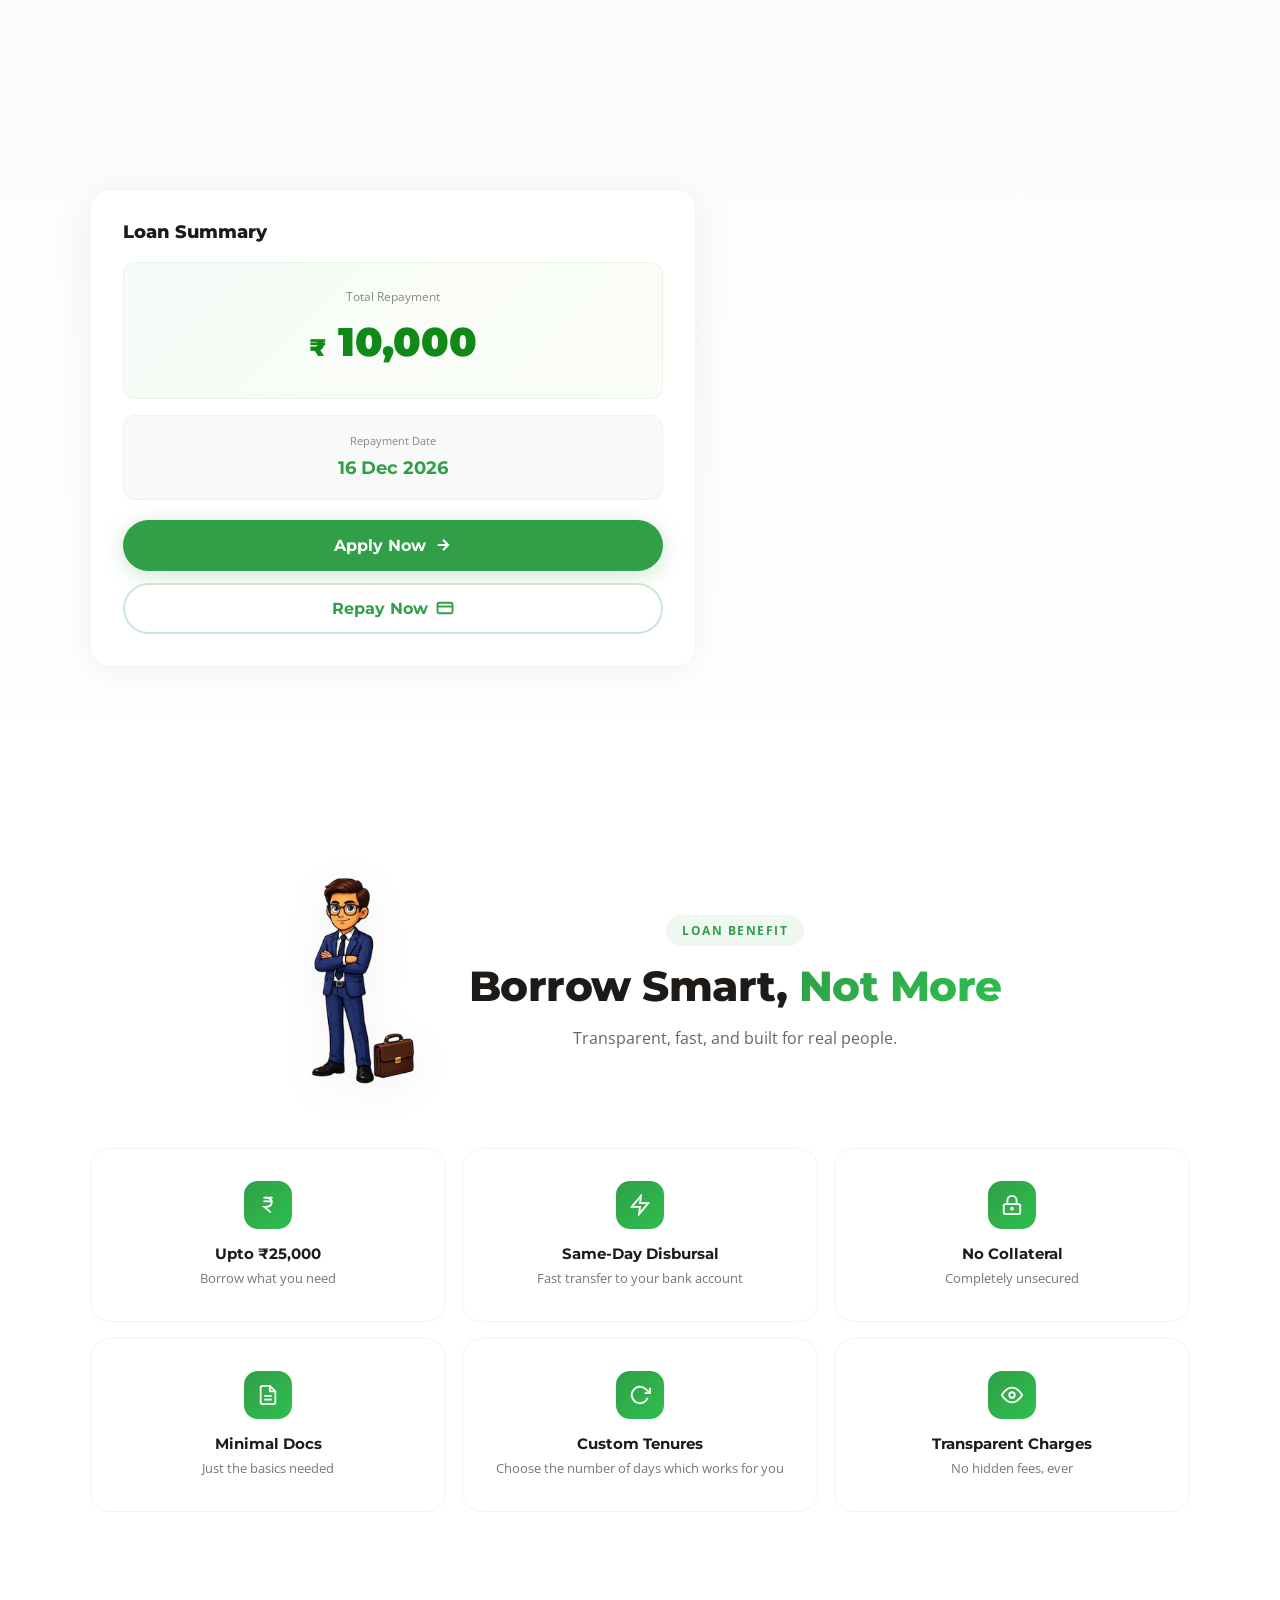
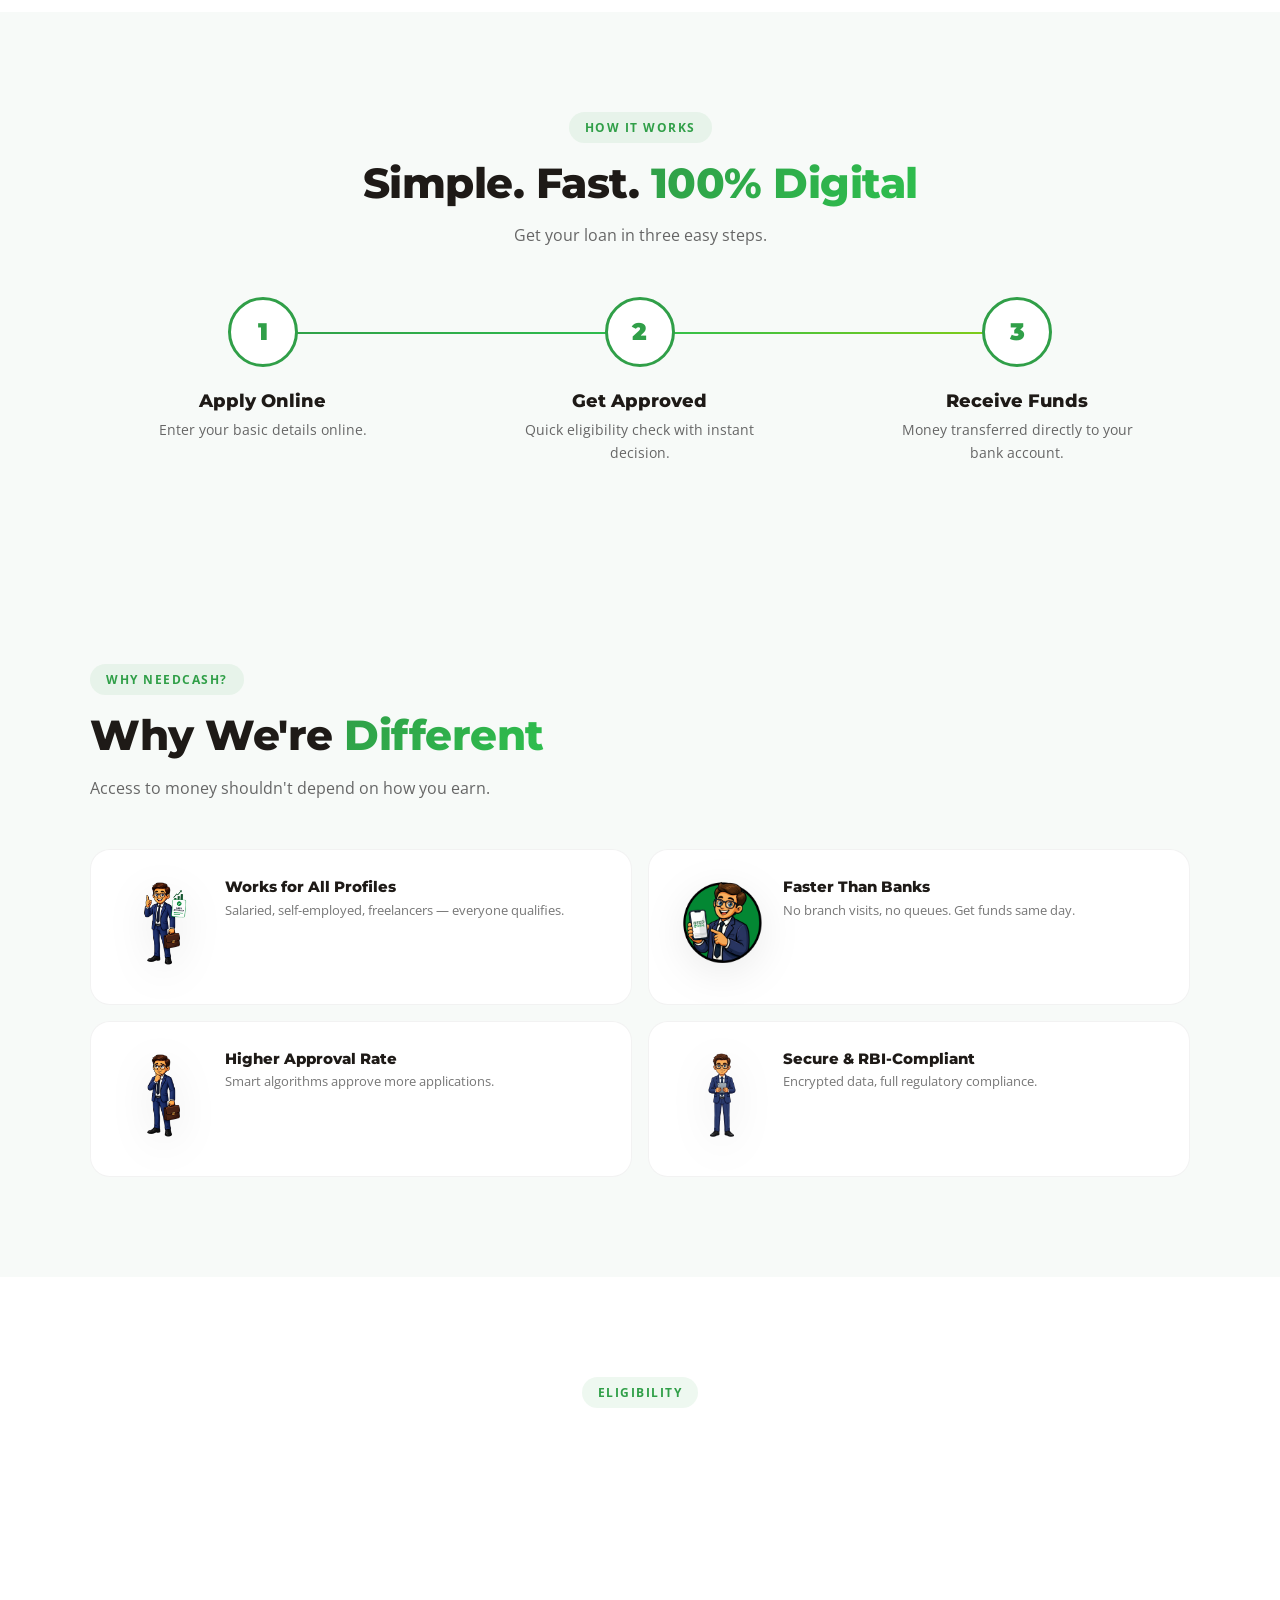
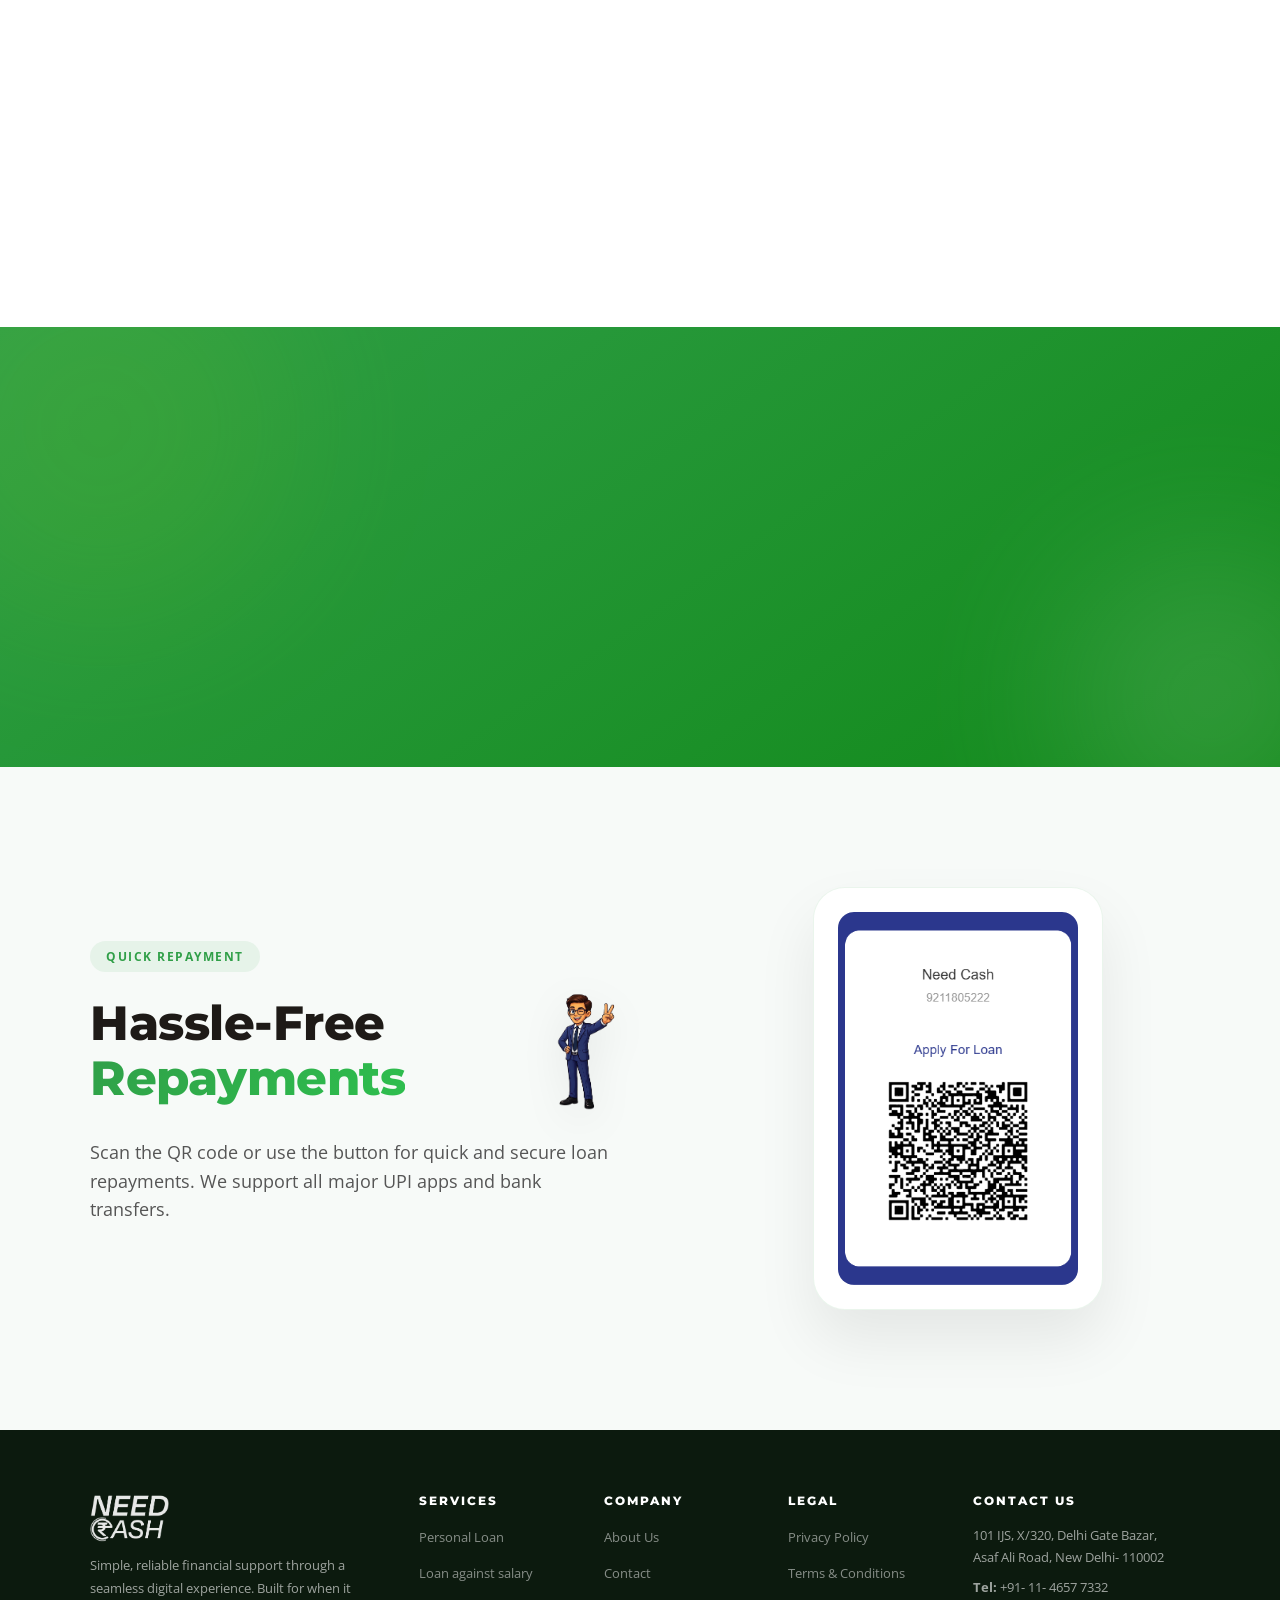
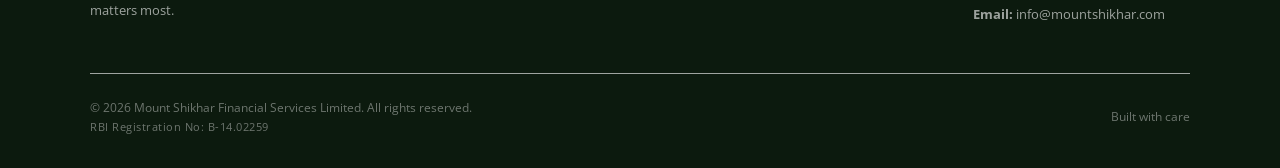
==== commit f2724b88: "Update Apply Now link to new Roopya journey URL Point all 9 Apply Now CTAs at the new loan applicati" ====
--- a/index.html
+++ b/index.html
@@ -47,7 +47,7 @@
       <a href="#how-it-works">How It Works</a>
       <a href="#eligibility">Eligibility</a>
       <a href="#repay">Repay Now</a>
-      <a href="https://needcash.roopya.money/customer/personal_loan/31fad453ab90e0a89a24fa5a37dcfbb598eeed90bef21fc72efa595c70f8d1ec/8666fa8950b537087a086c2c11e4c56eccdf26727af4d01415cc27cf02b1e642"
+      <a href="https://needcash.roopya.money/customer/personal_loan/188e6206dc588b92a8192274cc98e136be67c4ca63580bb195f34399627ad6f6/02935f33c6b625e3fdebb1fa8357f9f111fd805f63d6d78527c9ec68fb28647e?jrnyTyp=J10"
         class="nav-cta" target="_blank" rel="noopener">Apply Now</a>
     </div>
     <button class="mobile-menu-btn" onclick="document.getElementById('mobileNav').classList.add('open')">
@@ -67,7 +67,7 @@
       <a href="#how-it-works" onclick="document.getElementById('mobileNav').classList.remove('open')">How It Works</a>
       <a href="#eligibility" onclick="document.getElementById('mobileNav').classList.remove('open')">Eligibility</a>
       <a href="#repay" onclick="document.getElementById('mobileNav').classList.remove('open')">Repay Now</a>
-      <a href="https://needcash.roopya.money/customer/personal_loan/31fad453ab90e0a89a24fa5a37dcfbb598eeed90bef21fc72efa595c70f8d1ec/8666fa8950b537087a086c2c11e4c56eccdf26727af4d01415cc27cf02b1e642"
+      <a href="https://needcash.roopya.money/customer/personal_loan/188e6206dc588b92a8192274cc98e136be67c4ca63580bb195f34399627ad6f6/02935f33c6b625e3fdebb1fa8357f9f111fd805f63d6d78527c9ec68fb28647e?jrnyTyp=J10"
         class="nav-cta" target="_blank" rel="noopener">Apply Now</a>
     </div>
   </div>
@@ -95,7 +95,7 @@
           </div>
         </div>
         <div class="hero-btns">
-          <a href="https://needcash.roopya.money/customer/personal_loan/31fad453ab90e0a89a24fa5a37dcfbb598eeed90bef21fc72efa595c70f8d1ec/8666fa8950b537087a086c2c11e4c56eccdf26727af4d01415cc27cf02b1e642"
+          <a href="https://needcash.roopya.money/customer/personal_loan/188e6206dc588b92a8192274cc98e136be67c4ca63580bb195f34399627ad6f6/02935f33c6b625e3fdebb1fa8357f9f111fd805f63d6d78527c9ec68fb28647e?jrnyTyp=J10"
             class="btn-primary" target="_blank" rel="noopener">
             Apply Now
             <svg width="18" height="18" viewBox="0 0 24 24" fill="none" stroke="currentColor" stroke-width="2.5">
@@ -328,7 +328,7 @@
               <div class="summary-box"><small>Repayment Date</small><strong id="repayDate">--</strong></div>
             </div>
             <button class="apply-btn-full"
-              onclick="window.open('https://needcash.roopya.money/customer/personal_loan/31fad453ab90e0a89a24fa5a37dcfbb598eeed90bef21fc72efa595c70f8d1ec/8666fa8950b537087a086c2c11e4c56eccdf26727af4d01415cc27cf02b1e642','_blank')">
+              onclick="window.open('https://needcash.roopya.money/customer/personal_loan/188e6206dc588b92a8192274cc98e136be67c4ca63580bb195f34399627ad6f6/02935f33c6b625e3fdebb1fa8357f9f111fd805f63d6d78527c9ec68fb28647e?jrnyTyp=J10','_blank')">
               Apply Now
               <svg viewBox="0 0 24 24" fill="none" stroke="currentColor" stroke-width="2.5">
                 <path d="M5 12h14M12 5l7 7-7 7" />
@@ -604,7 +604,7 @@
       <h2>Need Money? Don't Overthink It.</h2>
       <p>Apply in minutes. Get funds quickly. No matter how you earn.</p>
       <div style="display:flex;align-items:center;justify-content:center;gap:24px;flex-wrap:wrap;">
-        <a href="https://needcash.roopya.money/customer/personal_loan/31fad453ab90e0a89a24fa5a37dcfbb598eeed90bef21fc72efa595c70f8d1ec/8666fa8950b537087a086c2c11e4c56eccdf26727af4d01415cc27cf02b1e642"
+        <a href="https://needcash.roopya.money/customer/personal_loan/188e6206dc588b92a8192274cc98e136be67c4ca63580bb195f34399627ad6f6/02935f33c6b625e3fdebb1fa8357f9f111fd805f63d6d78527c9ec68fb28647e?jrnyTyp=J10"
           class="btn-white" target="_blank" rel="noopener">
           Apply Now
           <svg width="18" height="18" viewBox="0 0 24 24" fill="none" stroke="currentColor" stroke-width="2.5">
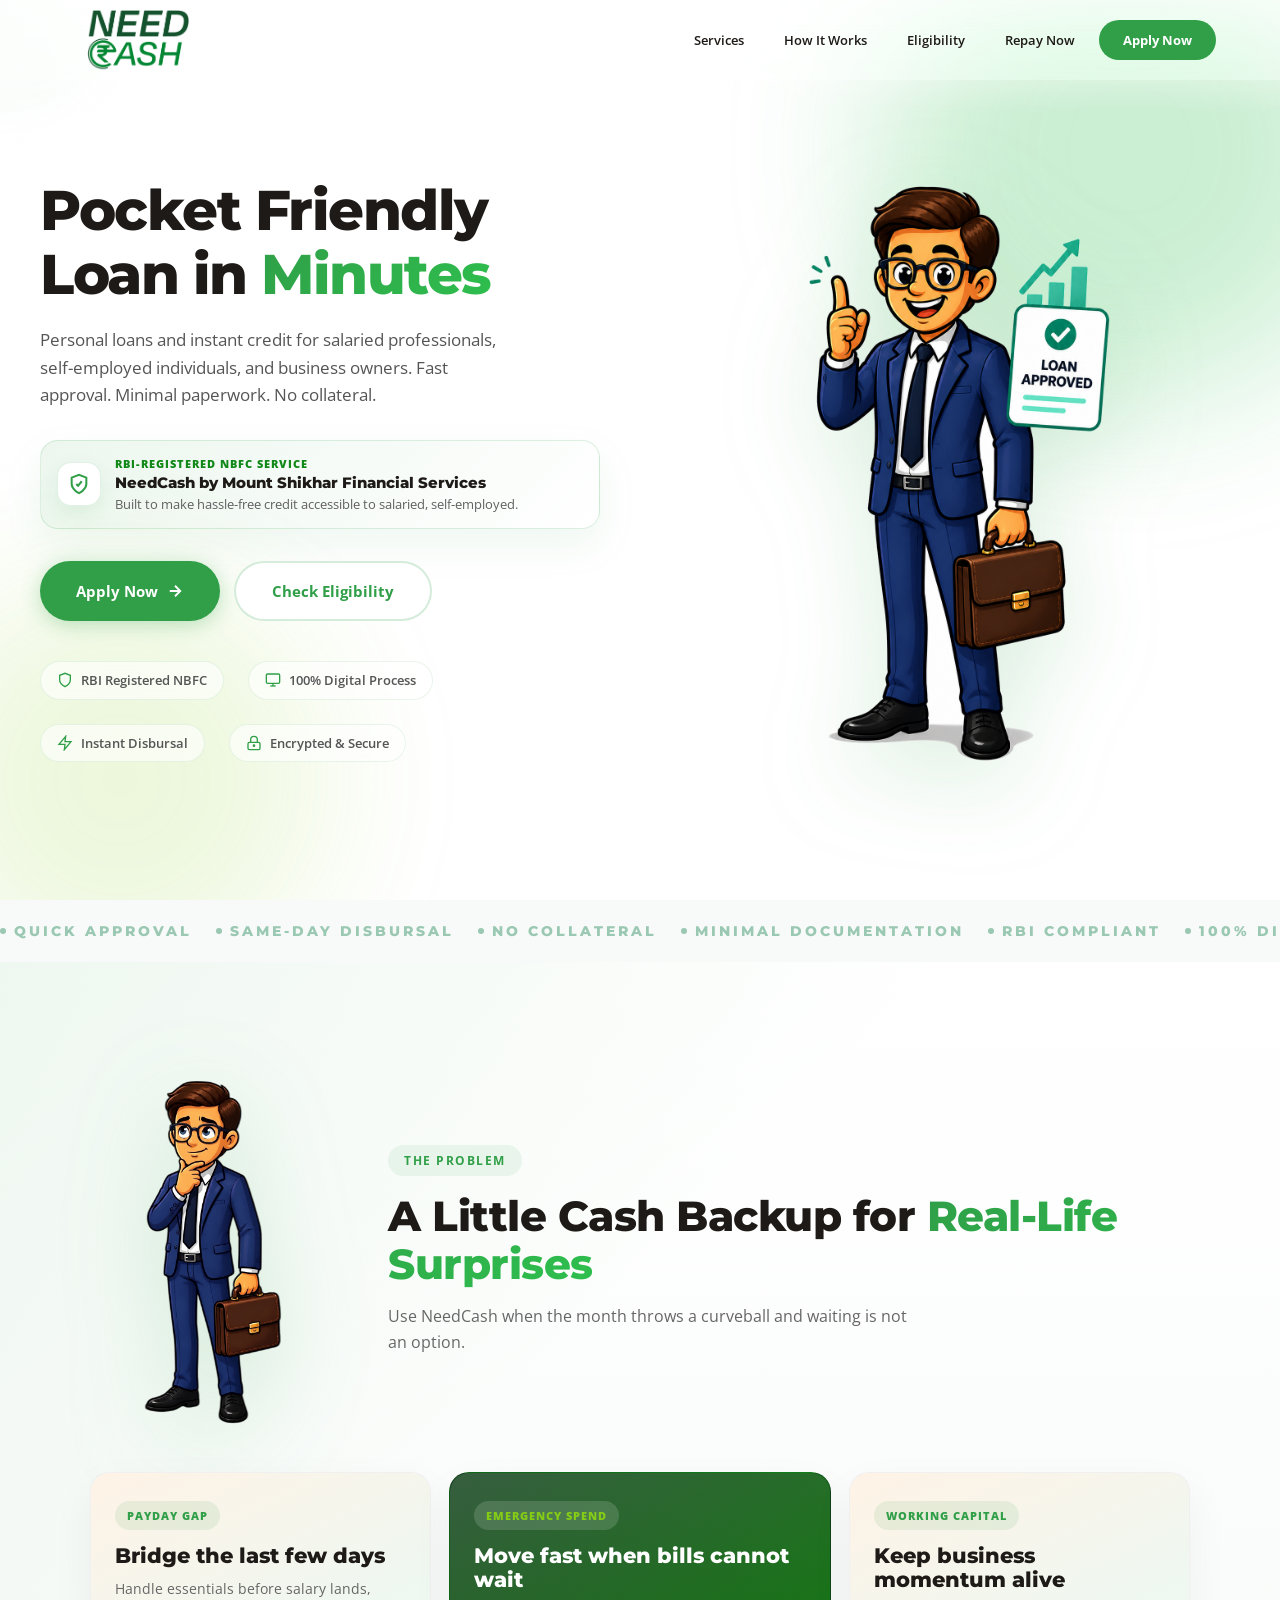
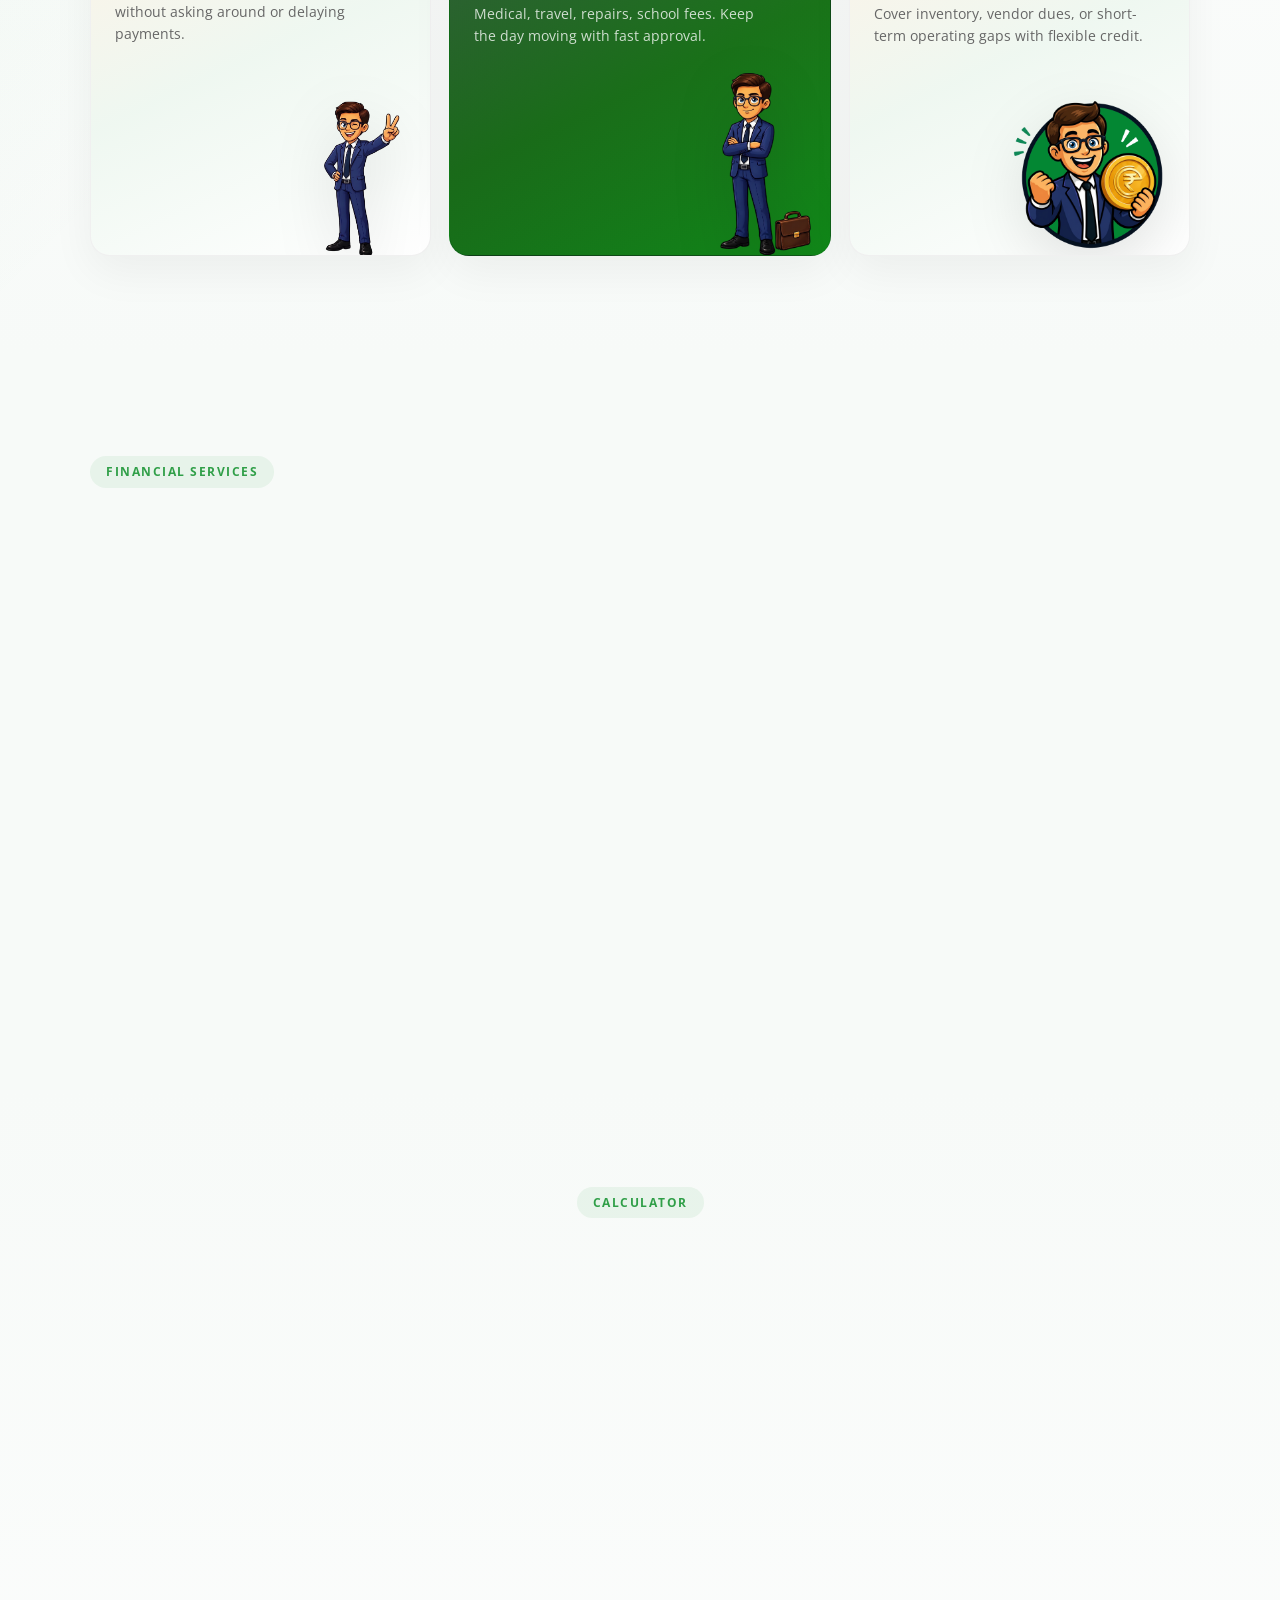
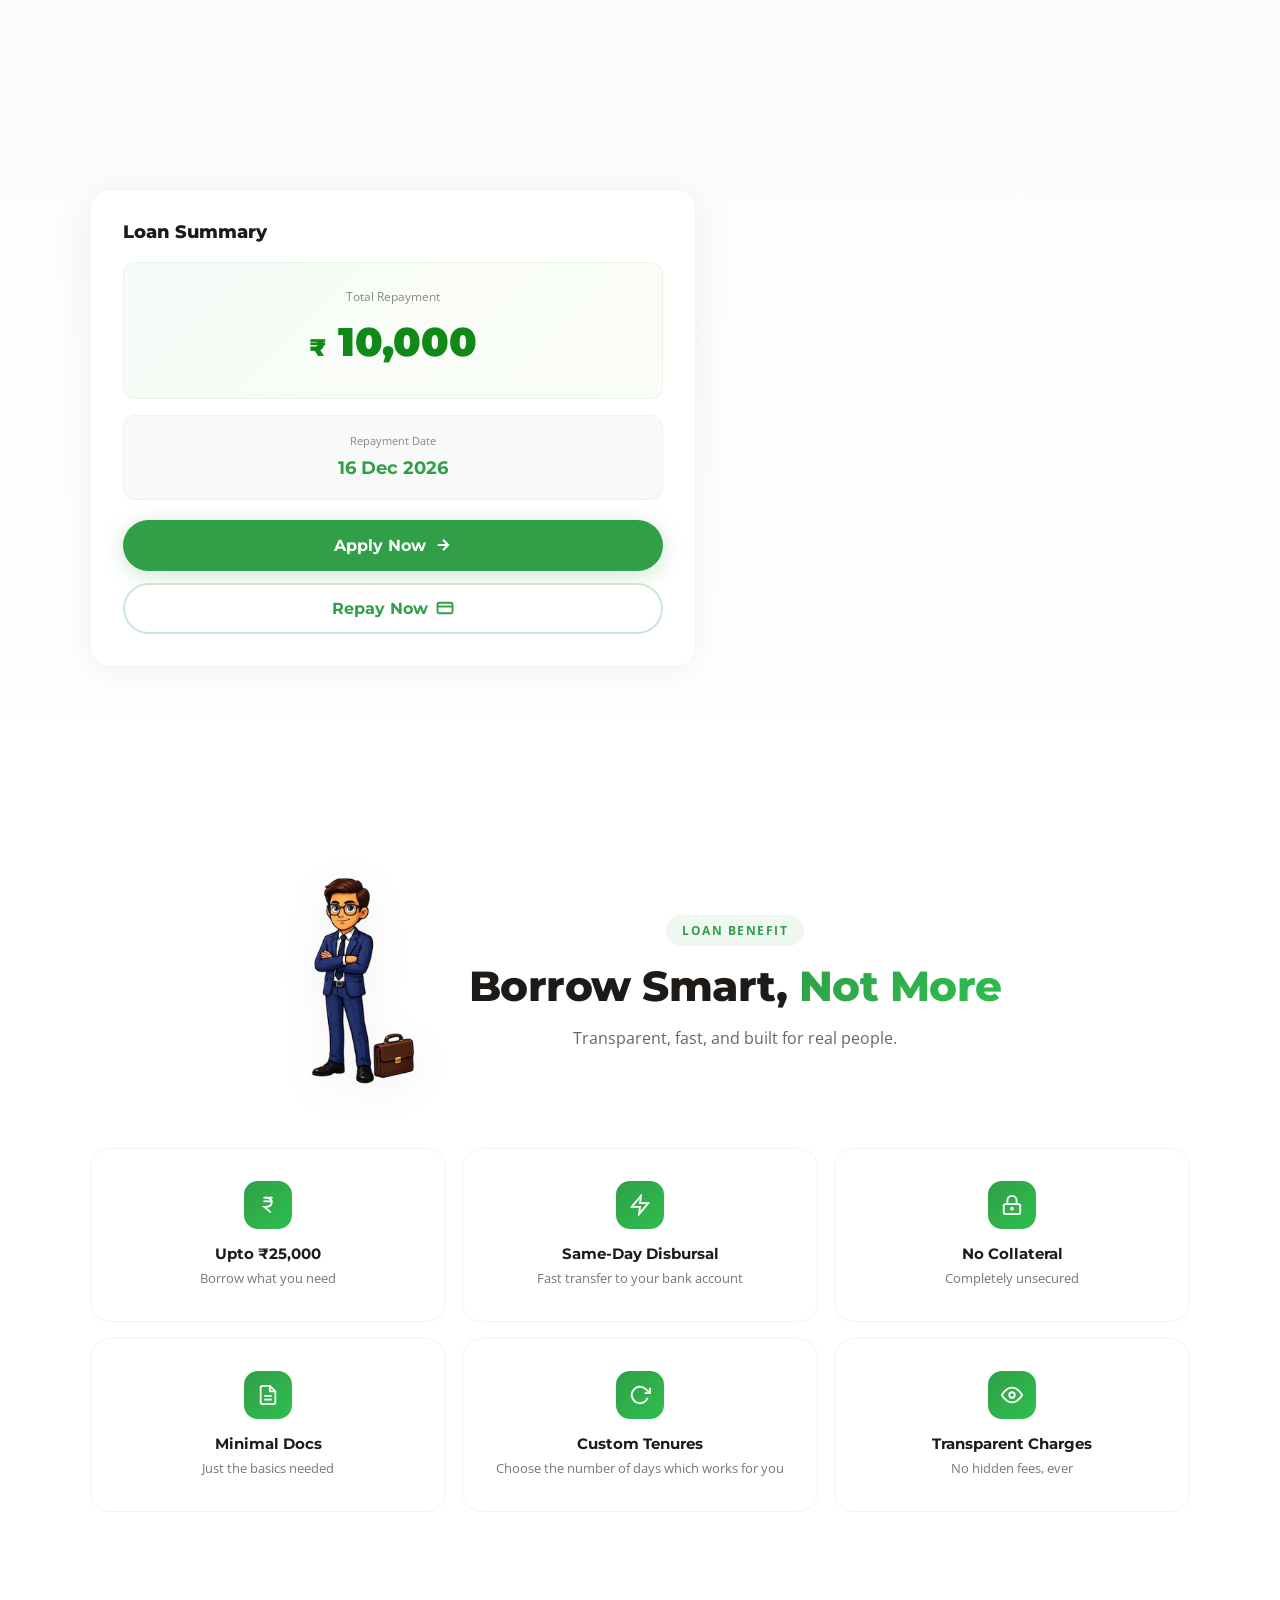
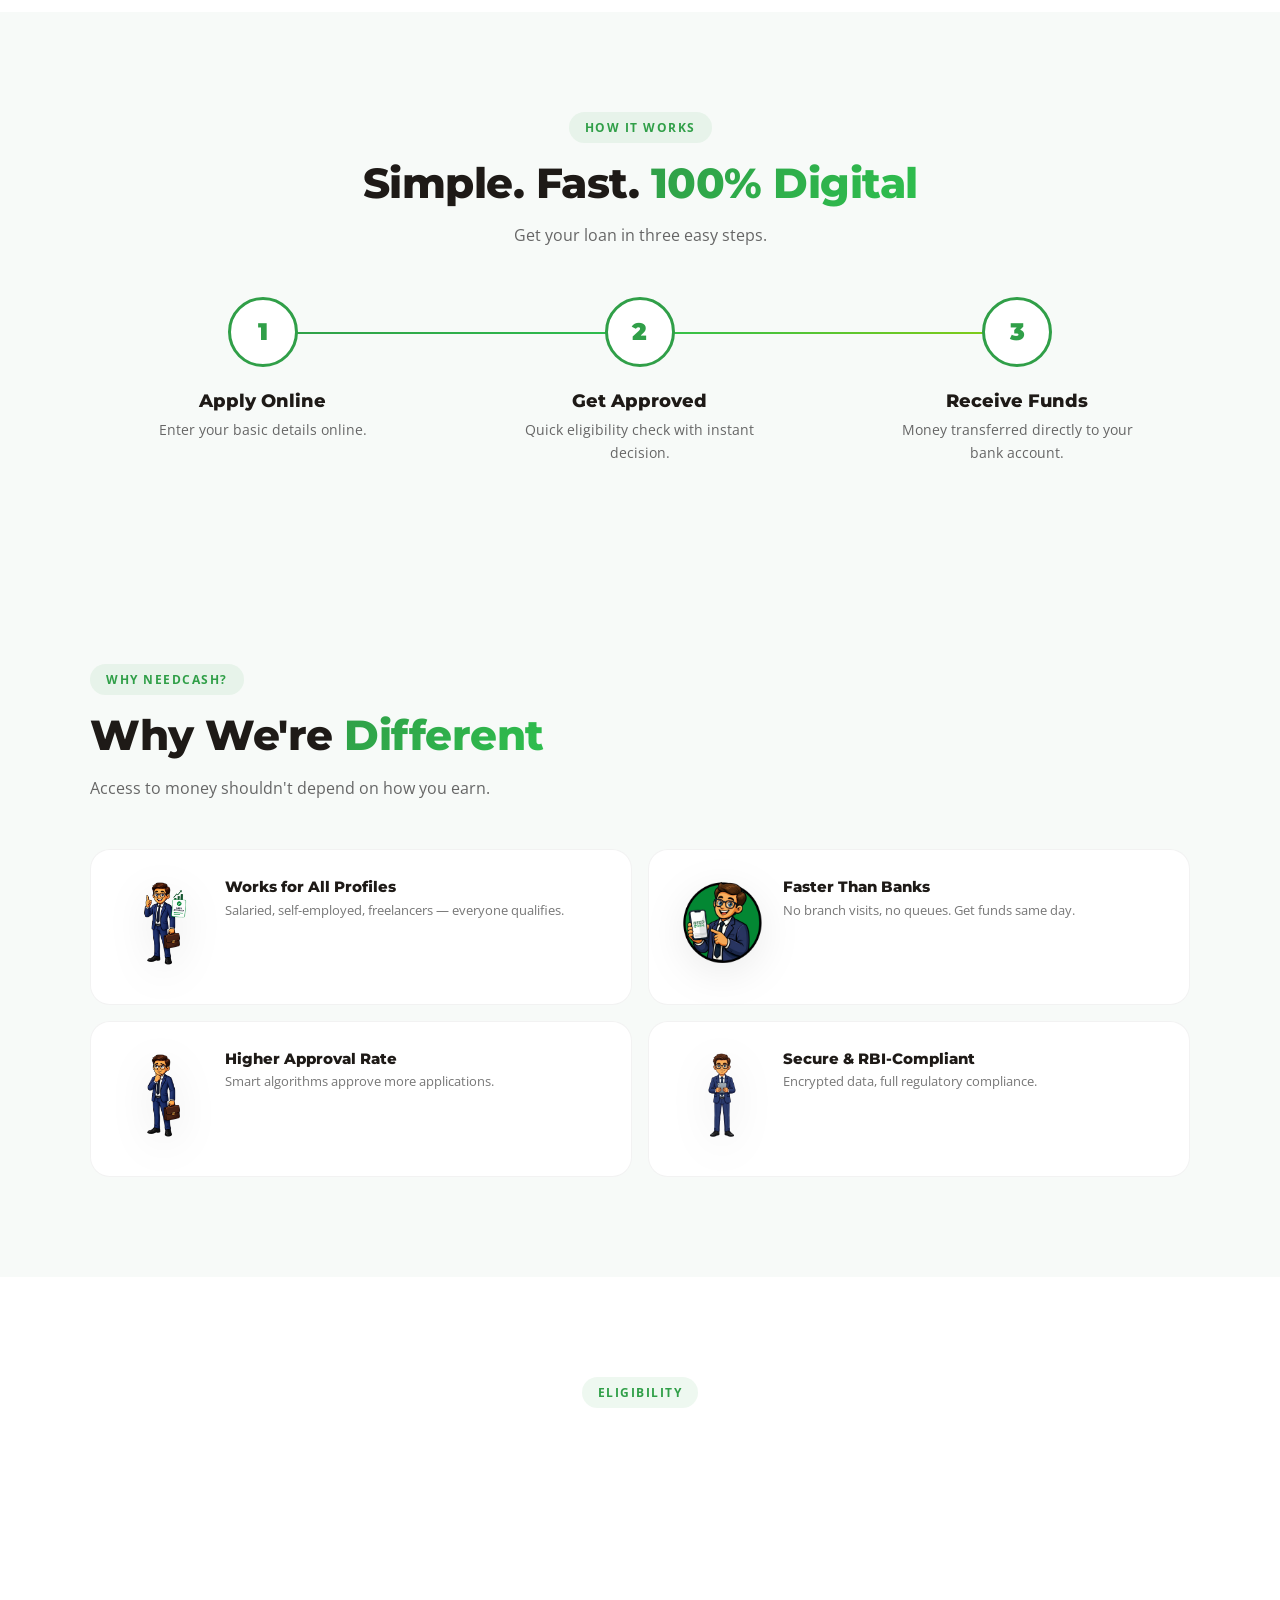
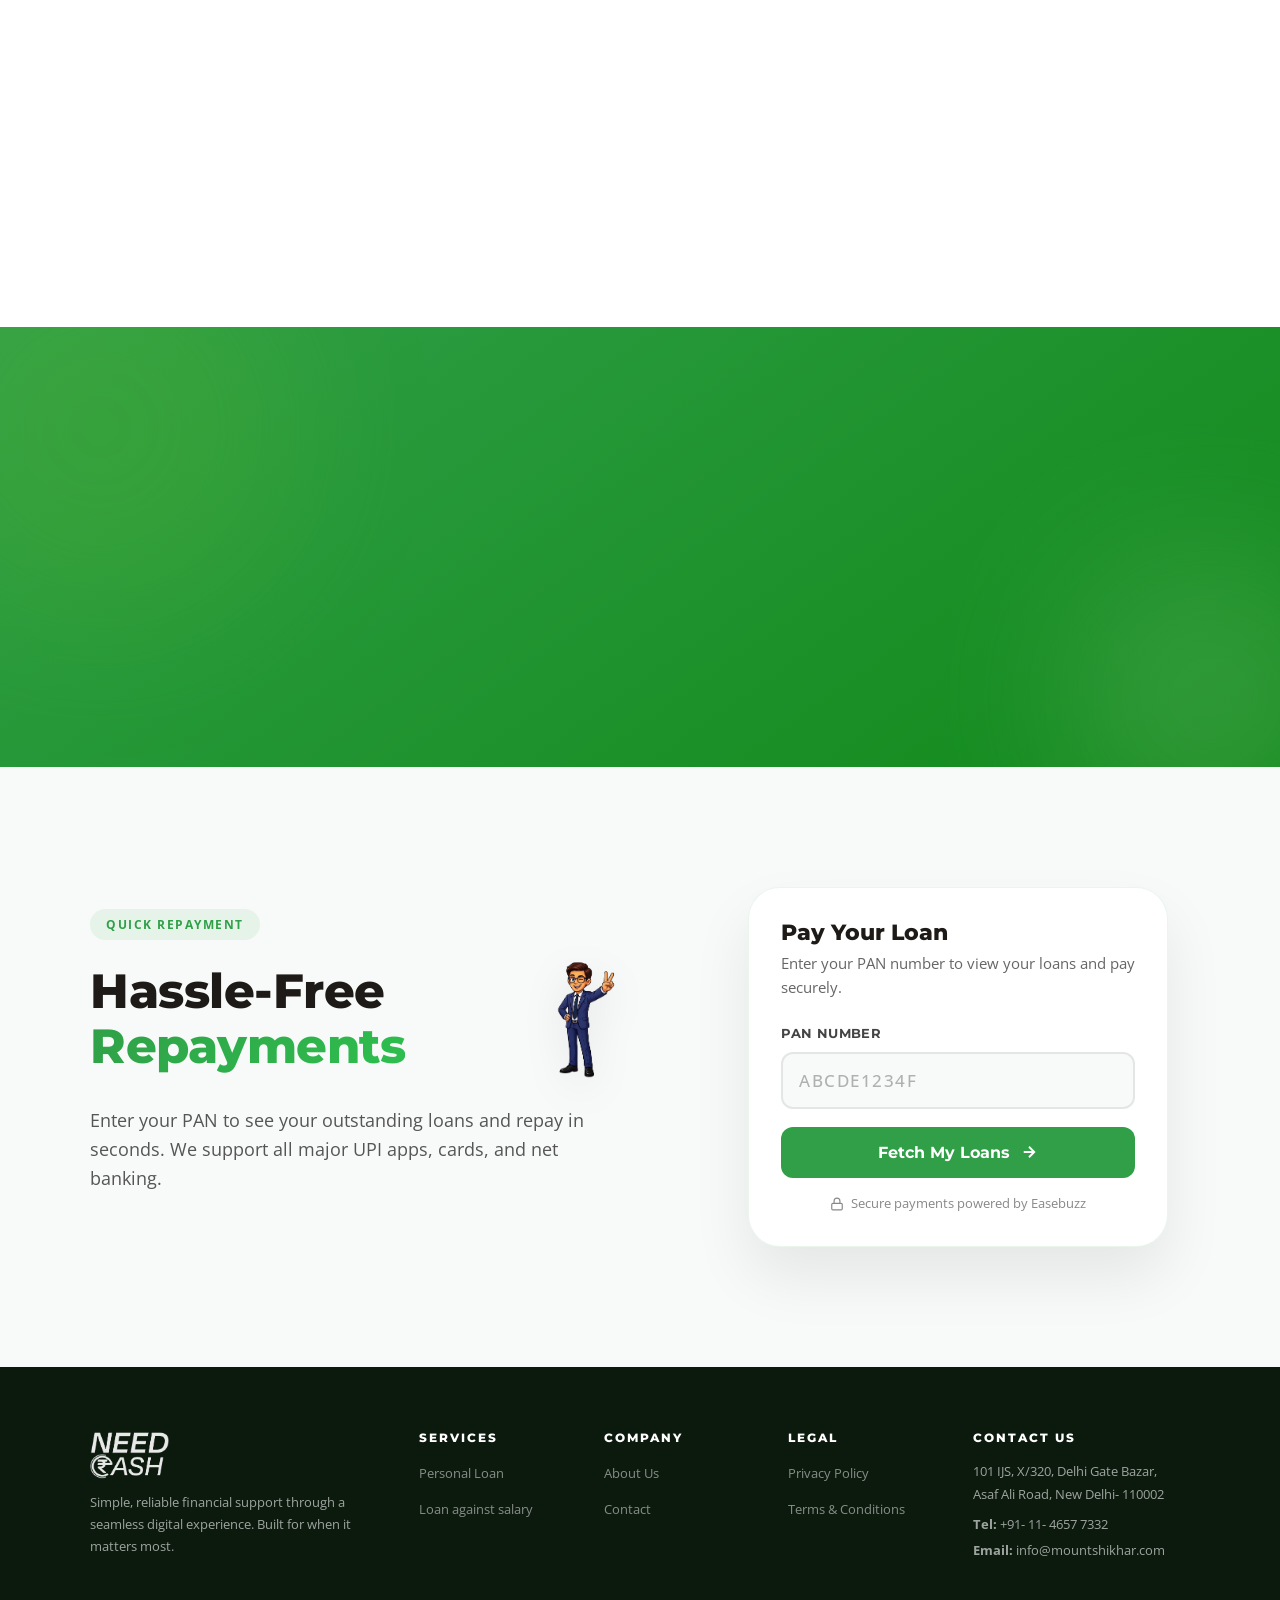
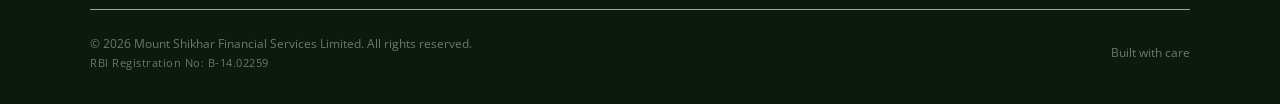
==== commit 720537bb: "Add PAN-based loan repayment to the Repay section Replace the static QR image with a two-step widget" ====
--- a/index.html
+++ b/index.html
@@ -47,7 +47,7 @@
       <a href="#how-it-works">How It Works</a>
       <a href="#eligibility">Eligibility</a>
       <a href="#repay">Repay Now</a>
-      <a href="https://needcash.roopya.money/customer/personal_loan/188e6206dc588b92a8192274cc98e136be67c4ca63580bb195f34399627ad6f6/02935f33c6b625e3fdebb1fa8357f9f111fd805f63d6d78527c9ec68fb28647e?jrnyTyp=J10"
+      <a href="https://needcash.roopya.money/customer/personal_loan/61c43a84e7f2a501ca3774c8981bec5dbc06c0dcee00739de817bceabe5218b7/7f23c8044edb0fb54c1c5ca56fbf5ef370fa626b66a6e3e90fc9c2ef1bc865ff?jrnyTyp=J10"
         class="nav-cta" target="_blank" rel="noopener">Apply Now</a>
     </div>
     <button class="mobile-menu-btn" onclick="document.getElementById('mobileNav').classList.add('open')">
@@ -67,7 +67,7 @@
       <a href="#how-it-works" onclick="document.getElementById('mobileNav').classList.remove('open')">How It Works</a>
       <a href="#eligibility" onclick="document.getElementById('mobileNav').classList.remove('open')">Eligibility</a>
       <a href="#repay" onclick="document.getElementById('mobileNav').classList.remove('open')">Repay Now</a>
-      <a href="https://needcash.roopya.money/customer/personal_loan/188e6206dc588b92a8192274cc98e136be67c4ca63580bb195f34399627ad6f6/02935f33c6b625e3fdebb1fa8357f9f111fd805f63d6d78527c9ec68fb28647e?jrnyTyp=J10"
+      <a href="https://needcash.roopya.money/customer/personal_loan/61c43a84e7f2a501ca3774c8981bec5dbc06c0dcee00739de817bceabe5218b7/7f23c8044edb0fb54c1c5ca56fbf5ef370fa626b66a6e3e90fc9c2ef1bc865ff?jrnyTyp=J10"
         class="nav-cta" target="_blank" rel="noopener">Apply Now</a>
     </div>
   </div>
@@ -95,7 +95,7 @@
           </div>
         </div>
         <div class="hero-btns">
-          <a href="https://needcash.roopya.money/customer/personal_loan/188e6206dc588b92a8192274cc98e136be67c4ca63580bb195f34399627ad6f6/02935f33c6b625e3fdebb1fa8357f9f111fd805f63d6d78527c9ec68fb28647e?jrnyTyp=J10"
+          <a href="https://needcash.roopya.money/customer/personal_loan/61c43a84e7f2a501ca3774c8981bec5dbc06c0dcee00739de817bceabe5218b7/7f23c8044edb0fb54c1c5ca56fbf5ef370fa626b66a6e3e90fc9c2ef1bc865ff?jrnyTyp=J10"
             class="btn-primary" target="_blank" rel="noopener">
             Apply Now
             <svg width="18" height="18" viewBox="0 0 24 24" fill="none" stroke="currentColor" stroke-width="2.5">
@@ -328,7 +328,7 @@
               <div class="summary-box"><small>Repayment Date</small><strong id="repayDate">--</strong></div>
             </div>
             <button class="apply-btn-full"
-              onclick="window.open('https://needcash.roopya.money/customer/personal_loan/188e6206dc588b92a8192274cc98e136be67c4ca63580bb195f34399627ad6f6/02935f33c6b625e3fdebb1fa8357f9f111fd805f63d6d78527c9ec68fb28647e?jrnyTyp=J10','_blank')">
+              onclick="window.open('https://needcash.roopya.money/customer/personal_loan/61c43a84e7f2a501ca3774c8981bec5dbc06c0dcee00739de817bceabe5218b7/7f23c8044edb0fb54c1c5ca56fbf5ef370fa626b66a6e3e90fc9c2ef1bc865ff?jrnyTyp=J10','_blank')">
               Apply Now
               <svg viewBox="0 0 24 24" fill="none" stroke="currentColor" stroke-width="2.5">
                 <path d="M5 12h14M12 5l7 7-7 7" />
@@ -604,7 +604,7 @@
       <h2>Need Money? Don't Overthink It.</h2>
       <p>Apply in minutes. Get funds quickly. No matter how you earn.</p>
       <div style="display:flex;align-items:center;justify-content:center;gap:24px;flex-wrap:wrap;">
-        <a href="https://needcash.roopya.money/customer/personal_loan/188e6206dc588b92a8192274cc98e136be67c4ca63580bb195f34399627ad6f6/02935f33c6b625e3fdebb1fa8357f9f111fd805f63d6d78527c9ec68fb28647e?jrnyTyp=J10"
+        <a href="https://needcash.roopya.money/customer/personal_loan/61c43a84e7f2a501ca3774c8981bec5dbc06c0dcee00739de817bceabe5218b7/7f23c8044edb0fb54c1c5ca56fbf5ef370fa626b66a6e3e90fc9c2ef1bc865ff?jrnyTyp=J10"
           class="btn-white" target="_blank" rel="noopener">
           Apply Now
           <svg width="18" height="18" viewBox="0 0 24 24" fill="none" stroke="currentColor" stroke-width="2.5">
@@ -625,12 +625,55 @@
             <h2 class="section-title">Hassle-Free <span class="highlight">Repayments</span></h2>
             <img src="assets/3.png" alt="Need Cash repayment mascot">
           </div>
-          <p>Scan the QR code or use the button for quick and secure loan repayments. We support all major UPI apps and
-            bank transfers.</p>
+          <p>Enter your PAN to see your outstanding loans and repay in seconds. We support all major UPI apps,
+            cards, and net banking.</p>
         </div>
         <div class="pay-now-image">
-          <div class="pay-qr-container">
-            <img src="assets/QR_Code.png" alt="Payment QR Code">
+          <div class="repay-widget" id="repayWidget">
+
+            <!-- STEP 1 — PAN -->
+            <div id="repayStepPan">
+              <h3>Pay Your Loan</h3>
+              <p class="repay-hint">Enter your PAN number to view your loans and pay securely.</p>
+              <label class="repay-label" for="repayPan">PAN Number</label>
+              <input type="text" id="repayPan" class="repay-input" placeholder="ABCDE1234F" maxlength="10"
+                autocomplete="off" autocapitalize="characters" spellcheck="false">
+              <div class="repay-error" id="repayPanError" hidden></div>
+              <button type="button" class="repay-btn" id="repayFetchBtn">
+                <span class="repay-btn-label">Fetch My Loans</span>
+                <svg viewBox="0 0 24 24" fill="none" stroke="currentColor" stroke-width="2.5">
+                  <path d="M5 12h14M12 5l7 7-7 7" />
+                </svg>
+              </button>
+            </div>
+
+            <!-- STEP 2 — LOANS -->
+            <div id="repayStepLoans" hidden>
+              <button type="button" class="repay-back" id="repayBackBtn">
+                <svg viewBox="0 0 24 24" fill="none" stroke="currentColor" stroke-width="2.5">
+                  <path d="M19 12H5M12 19l-7-7 7-7" />
+                </svg>
+                Use a different PAN
+              </button>
+              <h3>Your Loans</h3>
+              <p class="repay-loans-note" id="repayLoansNote" hidden></p>
+              <div class="repay-loan-list" id="repayLoanList"></div>
+              <div class="repay-error" id="repayPayError" hidden></div>
+              <button type="button" class="repay-btn" id="repayPayBtn" disabled>
+                <span class="repay-btn-label">Proceed to Pay</span>
+                <svg viewBox="0 0 24 24" fill="none" stroke="currentColor" stroke-width="2.5">
+                  <path d="M5 12h14M12 5l7 7-7 7" />
+                </svg>
+              </button>
+            </div>
+
+            <div class="repay-secure">
+              <svg viewBox="0 0 24 24" fill="none" stroke="currentColor" stroke-width="2">
+                <rect x="3" y="11" width="18" height="11" rx="2" />
+                <path d="M7 11V7a5 5 0 0110 0v4" />
+              </svg>
+              Secure payments powered by Easebuzz
+            </div>
           </div>
         </div>
       </div>
@@ -698,6 +741,7 @@
   </footer>
 
   <script src="js/script.js"></script>
+  <script src="js/repay.js"></script>
 </body>
 
 </html>
--- a/css/styles.css
+++ b/css/styles.css
@@ -2011,4 +2011,322 @@
   height: 6px;
   border-radius: 50%;
   background: var(--green-light);
-}+}
+
+/* ===== REPAYMENT WIDGET ===== */
+.repay-widget {
+  background: var(--white);
+  padding: 32px;
+  border-radius: 32px;
+  width: 100%;
+  max-width: 420px;
+  box-shadow: 0 30px 60px rgba(0, 0, 0, 0.08);
+  border: 1px solid rgba(48, 159, 72, 0.1);
+  text-align: left;
+}
+
+.repay-widget h3 {
+  font-family: 'Montserrat', sans-serif;
+  font-size: 22px;
+  font-weight: 800;
+  color: var(--text);
+  margin-bottom: 6px;
+}
+
+.repay-hint {
+  font-size: 15px;
+  color: #666;
+  margin-bottom: 24px;
+  line-height: 1.6;
+}
+
+.repay-label {
+  display: block;
+  font-family: 'Montserrat', sans-serif;
+  font-size: 13px;
+  font-weight: 700;
+  letter-spacing: 0.4px;
+  text-transform: uppercase;
+  color: #444;
+  margin-bottom: 8px;
+}
+
+.repay-input {
+  width: 100%;
+  padding: 15px 16px;
+  font-family: 'Open Sans', sans-serif;
+  font-size: 17px;
+  font-weight: 600;
+  letter-spacing: 2px;
+  text-transform: uppercase;
+  color: var(--text);
+  background: var(--bg-cream);
+  border: 2px solid rgba(0, 0, 0, 0.08);
+  border-radius: var(--radius-sm);
+  outline: none;
+  transition: border-color .2s, box-shadow .2s;
+}
+
+.repay-input::placeholder {
+  color: #b0b0b0;
+  font-weight: 500;
+  letter-spacing: 1.5px;
+}
+
+.repay-input:focus {
+  border-color: var(--green-primary);
+  box-shadow: 0 0 0 4px rgba(48, 159, 72, 0.12);
+}
+
+.repay-btn {
+  display: flex;
+  align-items: center;
+  justify-content: center;
+  gap: 10px;
+  width: 100%;
+  margin-top: 18px;
+  padding: 16px 20px;
+  font-family: 'Montserrat', sans-serif;
+  font-size: 16px;
+  font-weight: 700;
+  color: var(--white);
+  background: var(--green-primary);
+  border: none;
+  border-radius: var(--radius-sm);
+  cursor: pointer;
+  transition: background .2s, transform .2s, box-shadow .2s;
+}
+
+.repay-btn:hover:not(:disabled) {
+  background: var(--green-dark);
+  transform: translateY(-2px);
+  box-shadow: 0 12px 24px rgba(48, 159, 72, 0.25);
+}
+
+.repay-btn:disabled {
+  background: #c8d3cb;
+  cursor: not-allowed;
+}
+
+.repay-btn.is-busy {
+  cursor: progress;
+}
+
+.repay-btn svg {
+  width: 18px;
+  height: 18px;
+  flex-shrink: 0;
+}
+
+.repay-btn.is-busy svg {
+  display: none;
+}
+
+.repay-error {
+  margin-top: 12px;
+  padding: 12px 14px;
+  font-size: 14px;
+  line-height: 1.5;
+  color: #a1231d;
+  background: #fdeceb;
+  border: 1px solid #f5c6c2;
+  border-radius: var(--radius-sm);
+}
+
+/* --- loan list --- */
+.repay-back {
+  display: inline-flex;
+  align-items: center;
+  gap: 6px;
+  margin-bottom: 14px;
+  padding: 0;
+  font-family: 'Montserrat', sans-serif;
+  font-size: 14px;
+  font-weight: 700;
+  color: var(--green-primary);
+  background: none;
+  border: none;
+  cursor: pointer;
+}
+
+.repay-back:hover {
+  color: var(--green-dark);
+}
+
+.repay-back svg {
+  width: 15px;
+  height: 15px;
+}
+
+.repay-loans-note {
+  font-size: 14px;
+  color: #666;
+  margin-bottom: 16px;
+}
+
+.repay-loan-list {
+  display: flex;
+  flex-direction: column;
+  gap: 12px;
+  max-height: 320px;
+  overflow-y: auto;
+}
+
+.repay-loan {
+  display: flex;
+  align-items: flex-start;
+  gap: 12px;
+  padding: 16px;
+  background: var(--bg-cream);
+  border: 2px solid rgba(0, 0, 0, 0.06);
+  border-radius: var(--radius-sm);
+  cursor: pointer;
+  transition: border-color .2s, background .2s;
+}
+
+.repay-loan:hover:not(.is-inactive) {
+  border-color: rgba(48, 159, 72, 0.4);
+}
+
+.repay-loan.is-picked {
+  border-color: var(--green-primary);
+  background: rgba(48, 159, 72, 0.06);
+}
+
+.repay-loan.is-inactive {
+  opacity: .6;
+  cursor: not-allowed;
+}
+
+.repay-loan input {
+  margin-top: 3px;
+  width: 18px;
+  height: 18px;
+  accent-color: var(--green-primary);
+  flex-shrink: 0;
+  cursor: inherit;
+}
+
+.repay-loan-body {
+  display: flex;
+  flex-direction: column;
+  gap: 4px;
+  flex: 1;
+  min-width: 0;
+}
+
+.repay-loan-top {
+  display: flex;
+  align-items: center;
+  justify-content: space-between;
+  gap: 10px;
+}
+
+.repay-loan-ref {
+  font-family: 'Montserrat', sans-serif;
+  font-size: 14px;
+  font-weight: 700;
+  color: var(--text);
+  overflow: hidden;
+  text-overflow: ellipsis;
+  white-space: nowrap;
+}
+
+.repay-badge {
+  font-size: 11px;
+  font-weight: 700;
+  letter-spacing: .4px;
+  text-transform: uppercase;
+  padding: 4px 9px;
+  border-radius: 999px;
+  flex-shrink: 0;
+}
+
+.repay-badge.is-active {
+  color: #14722a;
+  background: rgba(48, 159, 72, 0.14);
+}
+
+.repay-badge.is-off {
+  color: #666;
+  background: rgba(0, 0, 0, 0.07);
+}
+
+.repay-badge.is-overdue {
+  color: #b42318;
+  background: rgba(217, 45, 32, 0.12);
+}
+
+.repay-badges {
+  display: inline-flex;
+  align-items: center;
+  gap: 6px;
+  flex-shrink: 0;
+}
+
+.repay-loan-amt {
+  font-family: 'Montserrat', sans-serif;
+  font-size: 22px;
+  font-weight: 800;
+  color: var(--green-dark);
+}
+
+.repay-loan-due {
+  font-size: 13px;
+  color: #777;
+}
+
+.repay-empty {
+  display: flex;
+  flex-direction: column;
+  gap: 6px;
+  padding: 24px 20px;
+  text-align: center;
+  background: var(--bg-cream);
+  border: 1px dashed rgba(0, 0, 0, 0.14);
+  border-radius: var(--radius-sm);
+}
+
+.repay-empty strong {
+  font-family: 'Montserrat', sans-serif;
+  font-size: 16px;
+  color: var(--text);
+}
+
+.repay-empty span {
+  font-size: 14px;
+  color: #777;
+  line-height: 1.6;
+}
+
+.repay-secure {
+  display: flex;
+  align-items: center;
+  justify-content: center;
+  gap: 7px;
+  margin-top: 16px;
+  font-size: 12.5px;
+  color: #888;
+}
+
+.repay-secure svg {
+  width: 14px;
+  height: 14px;
+  flex-shrink: 0;
+}
+
+@media (max-width: 900px) {
+  .repay-widget {
+    max-width: 100%;
+  }
+}
+
+@media (max-width: 480px) {
+  .repay-widget {
+    padding: 24px 20px;
+  }
+
+  .repay-loan-amt {
+    font-size: 20px;
+  }
+}
